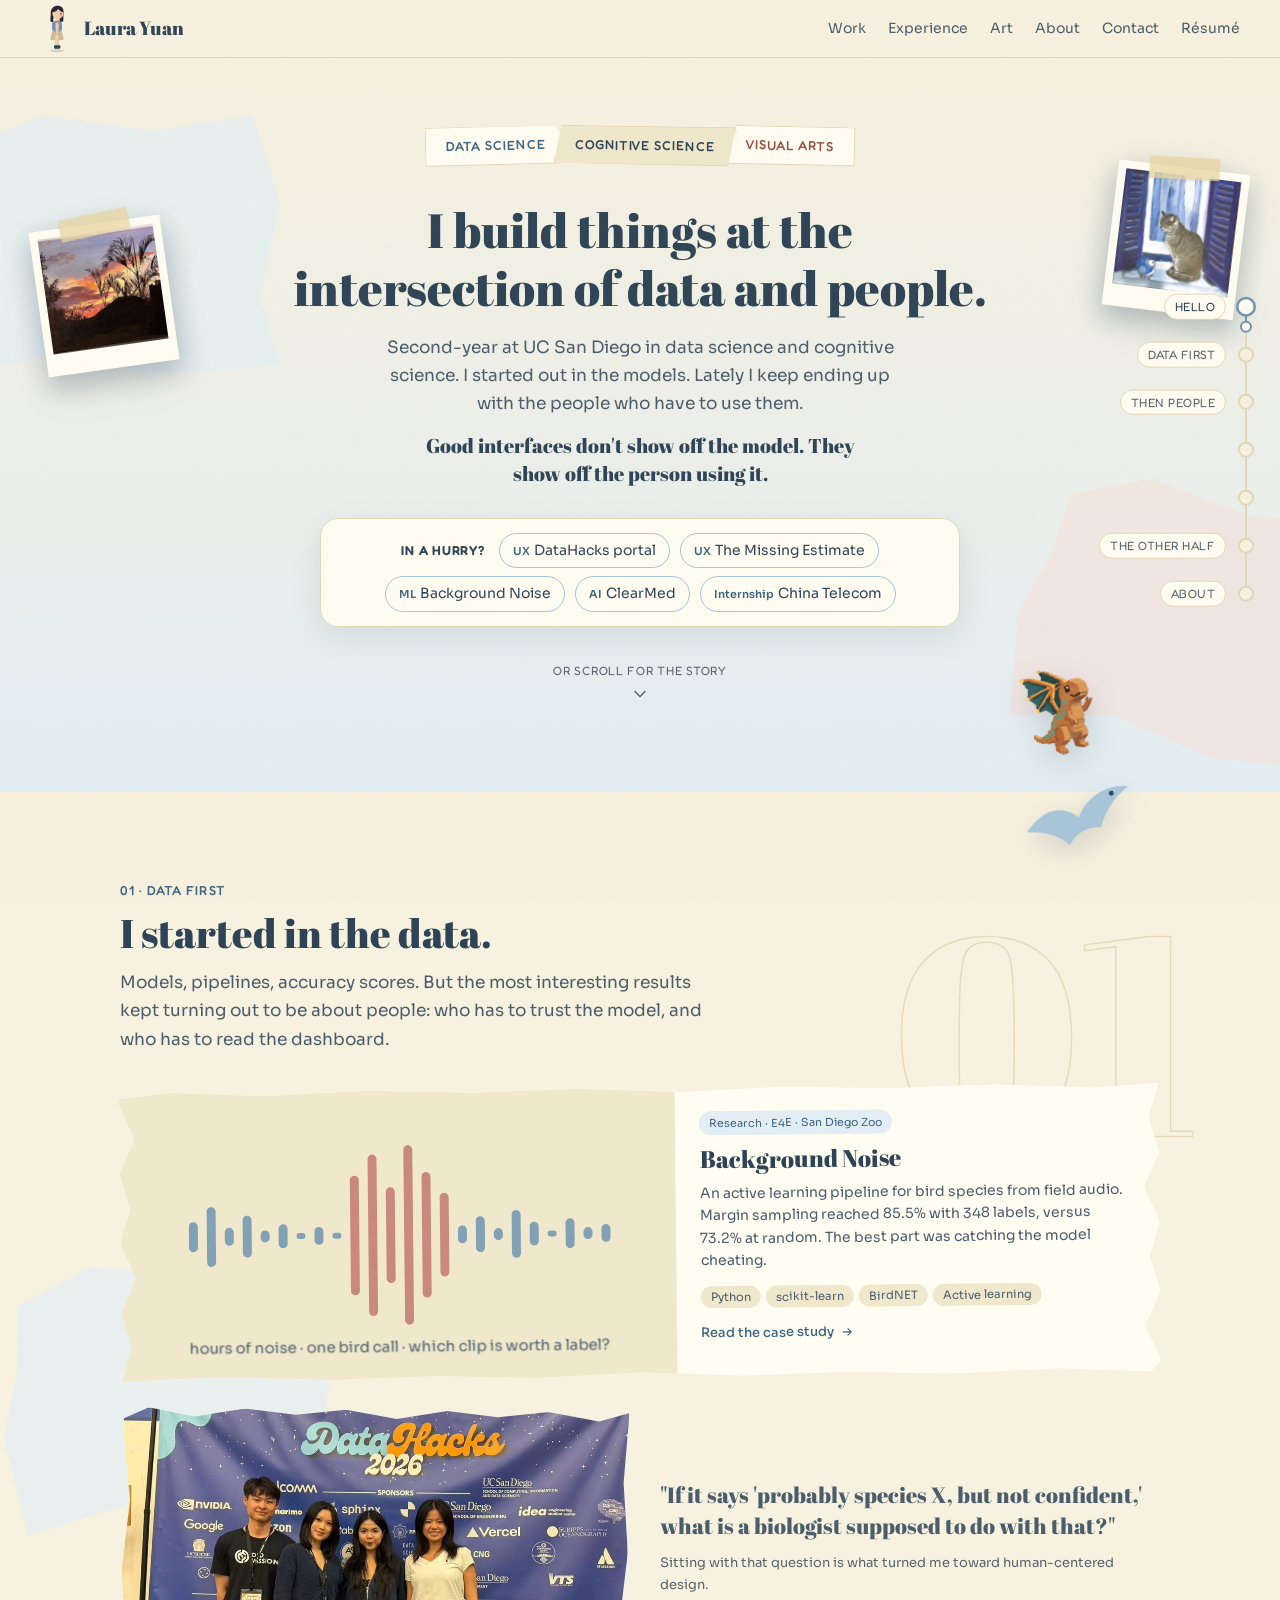
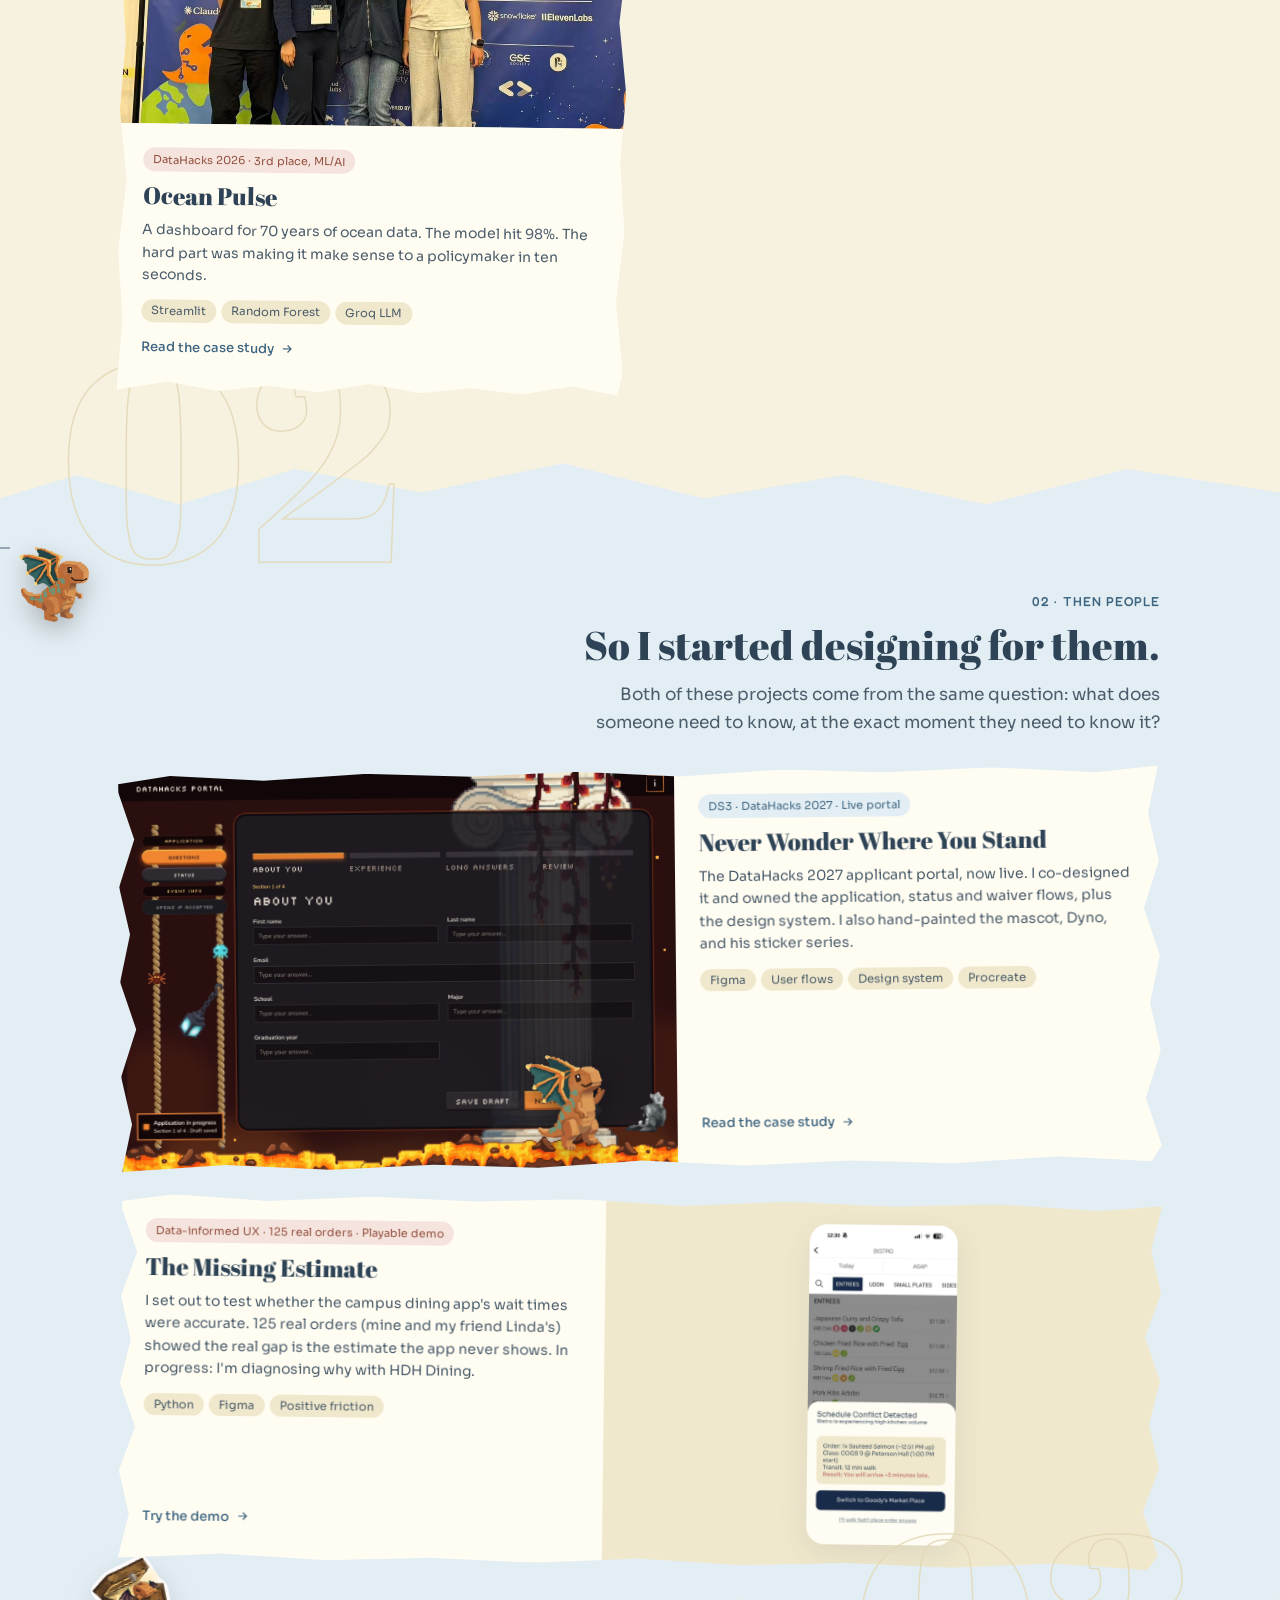
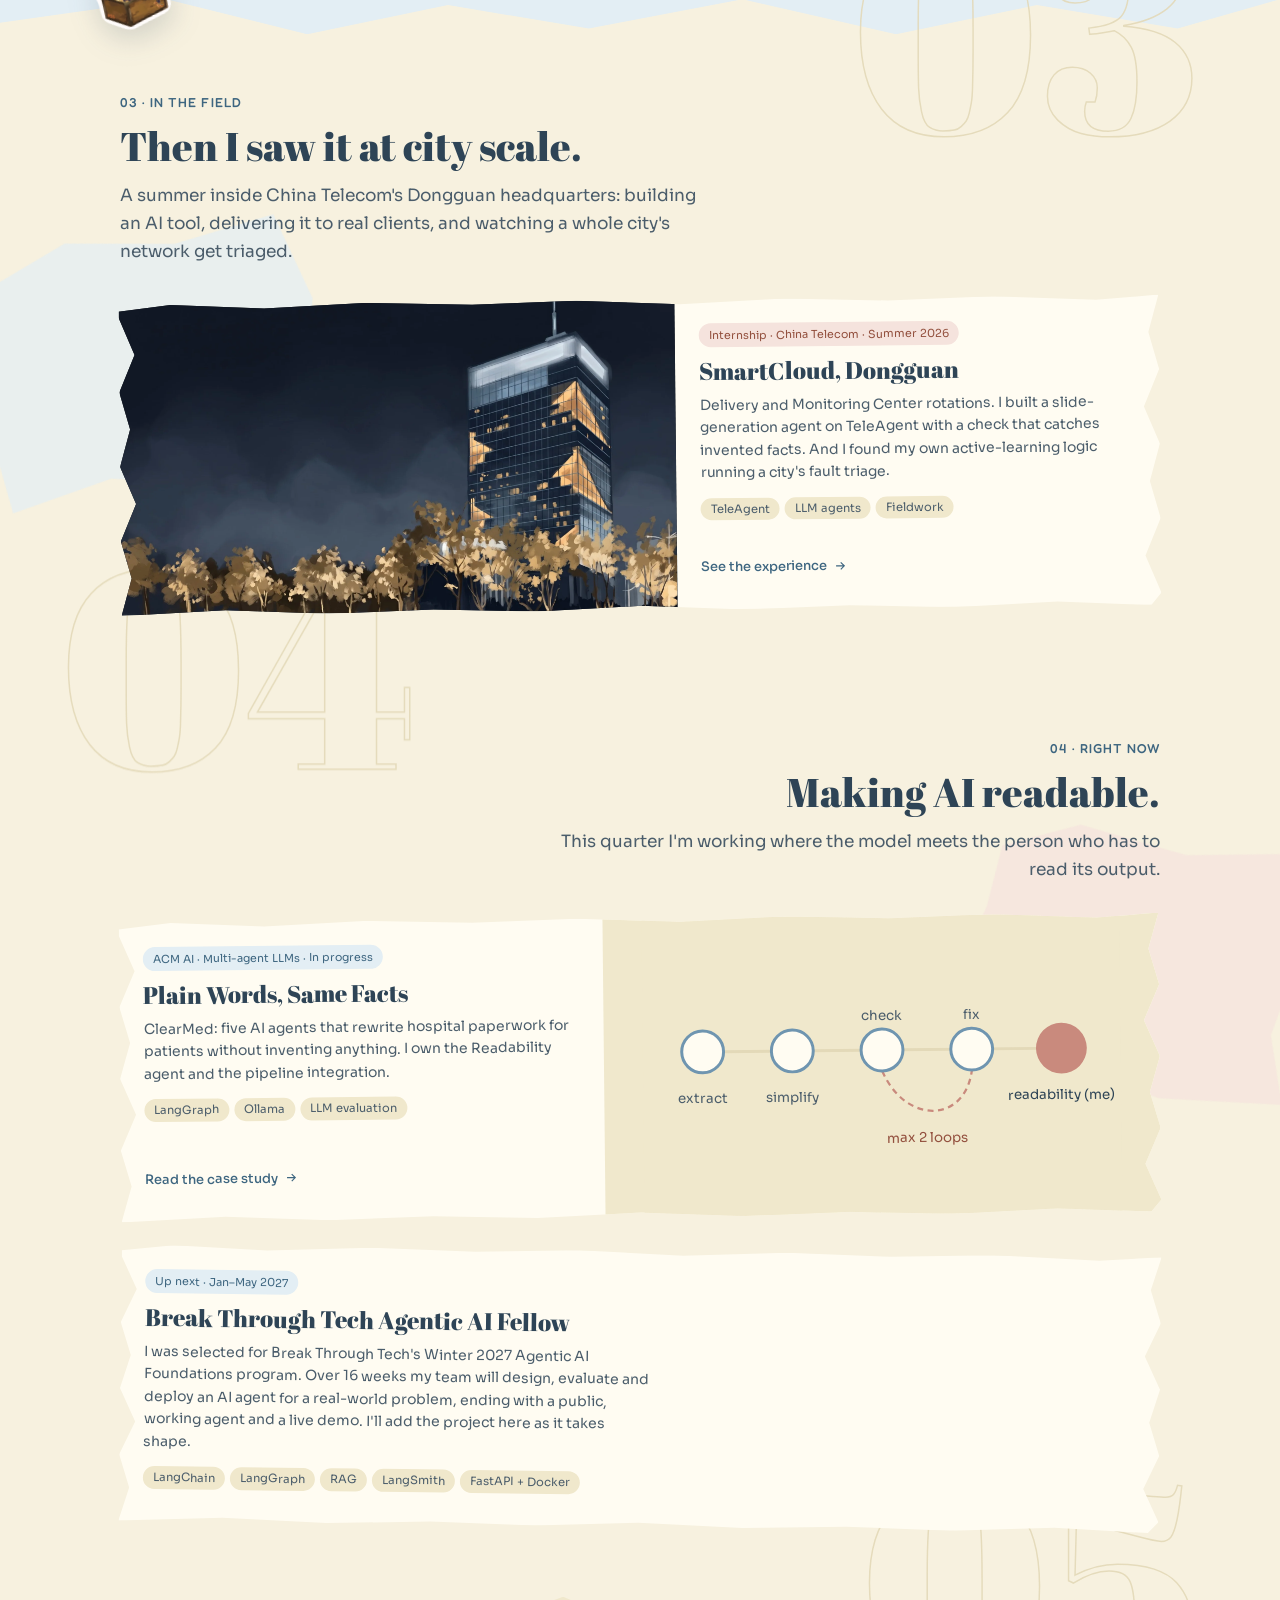
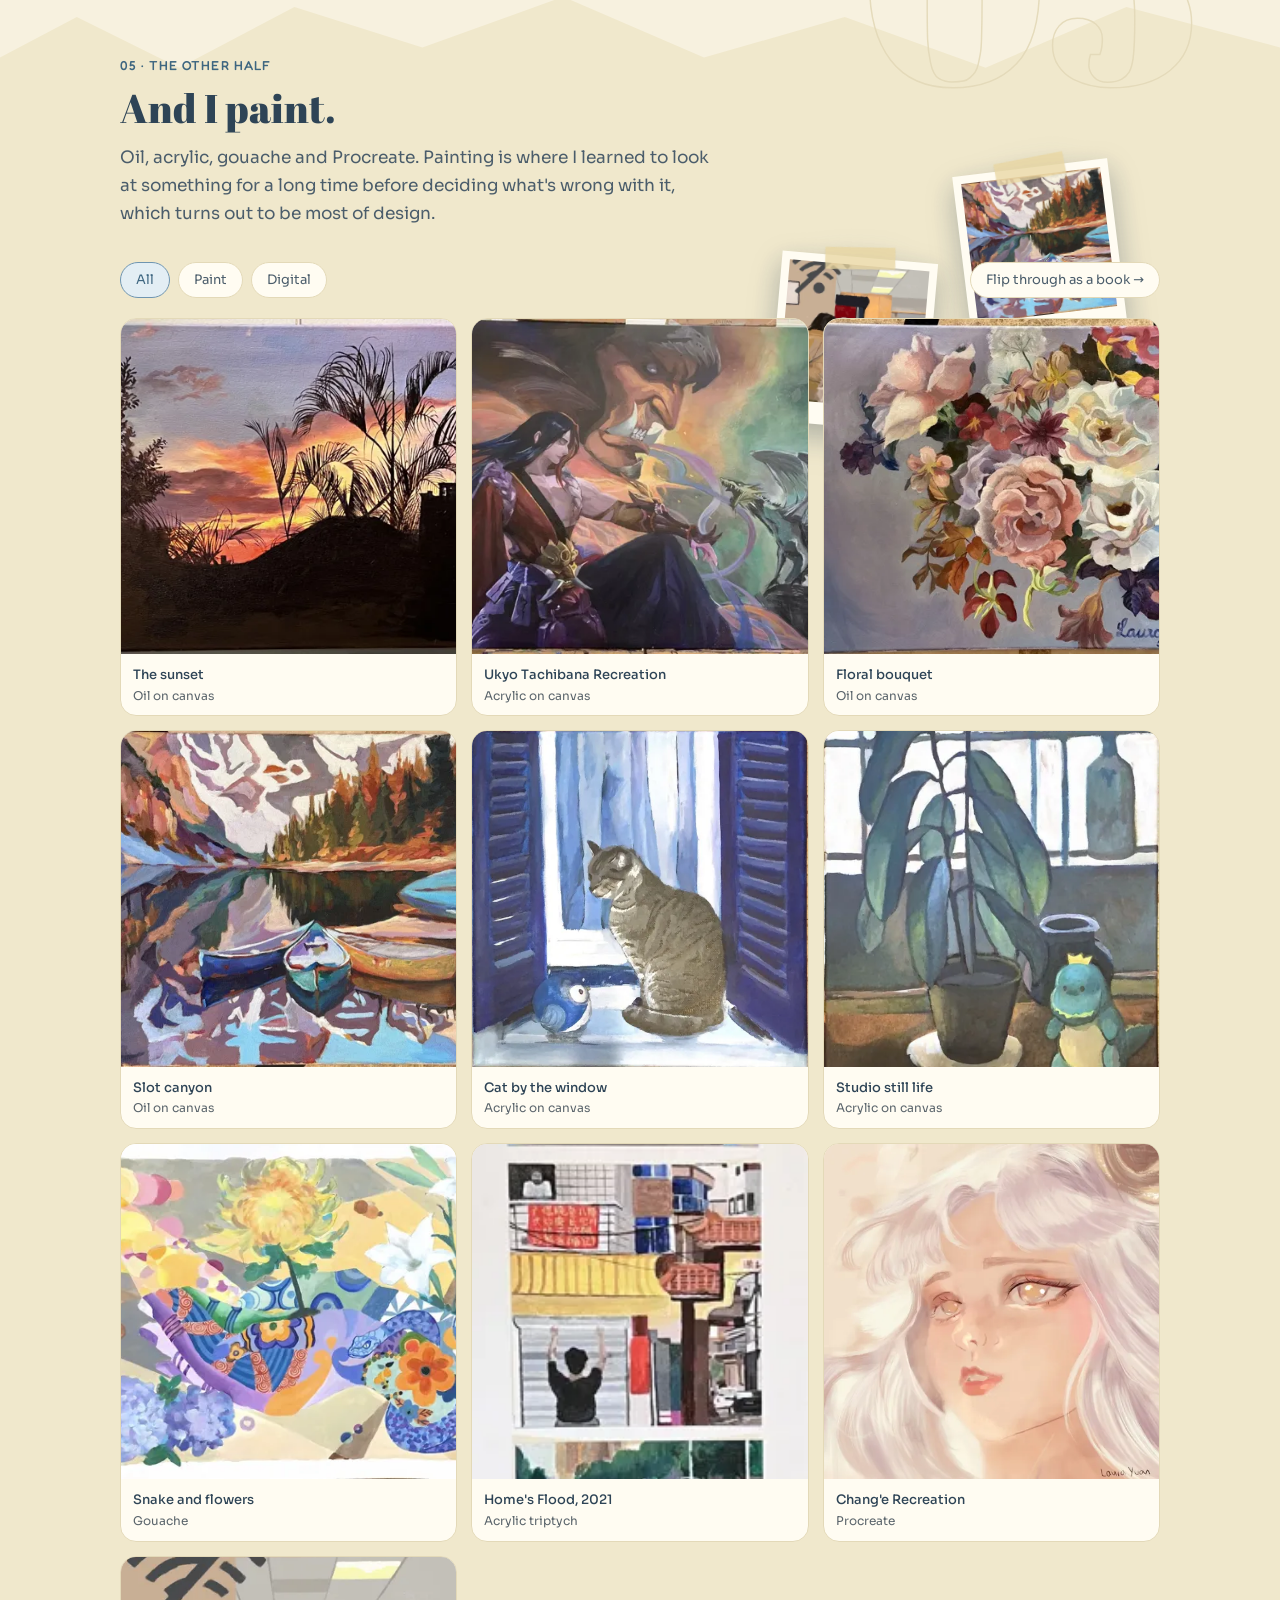
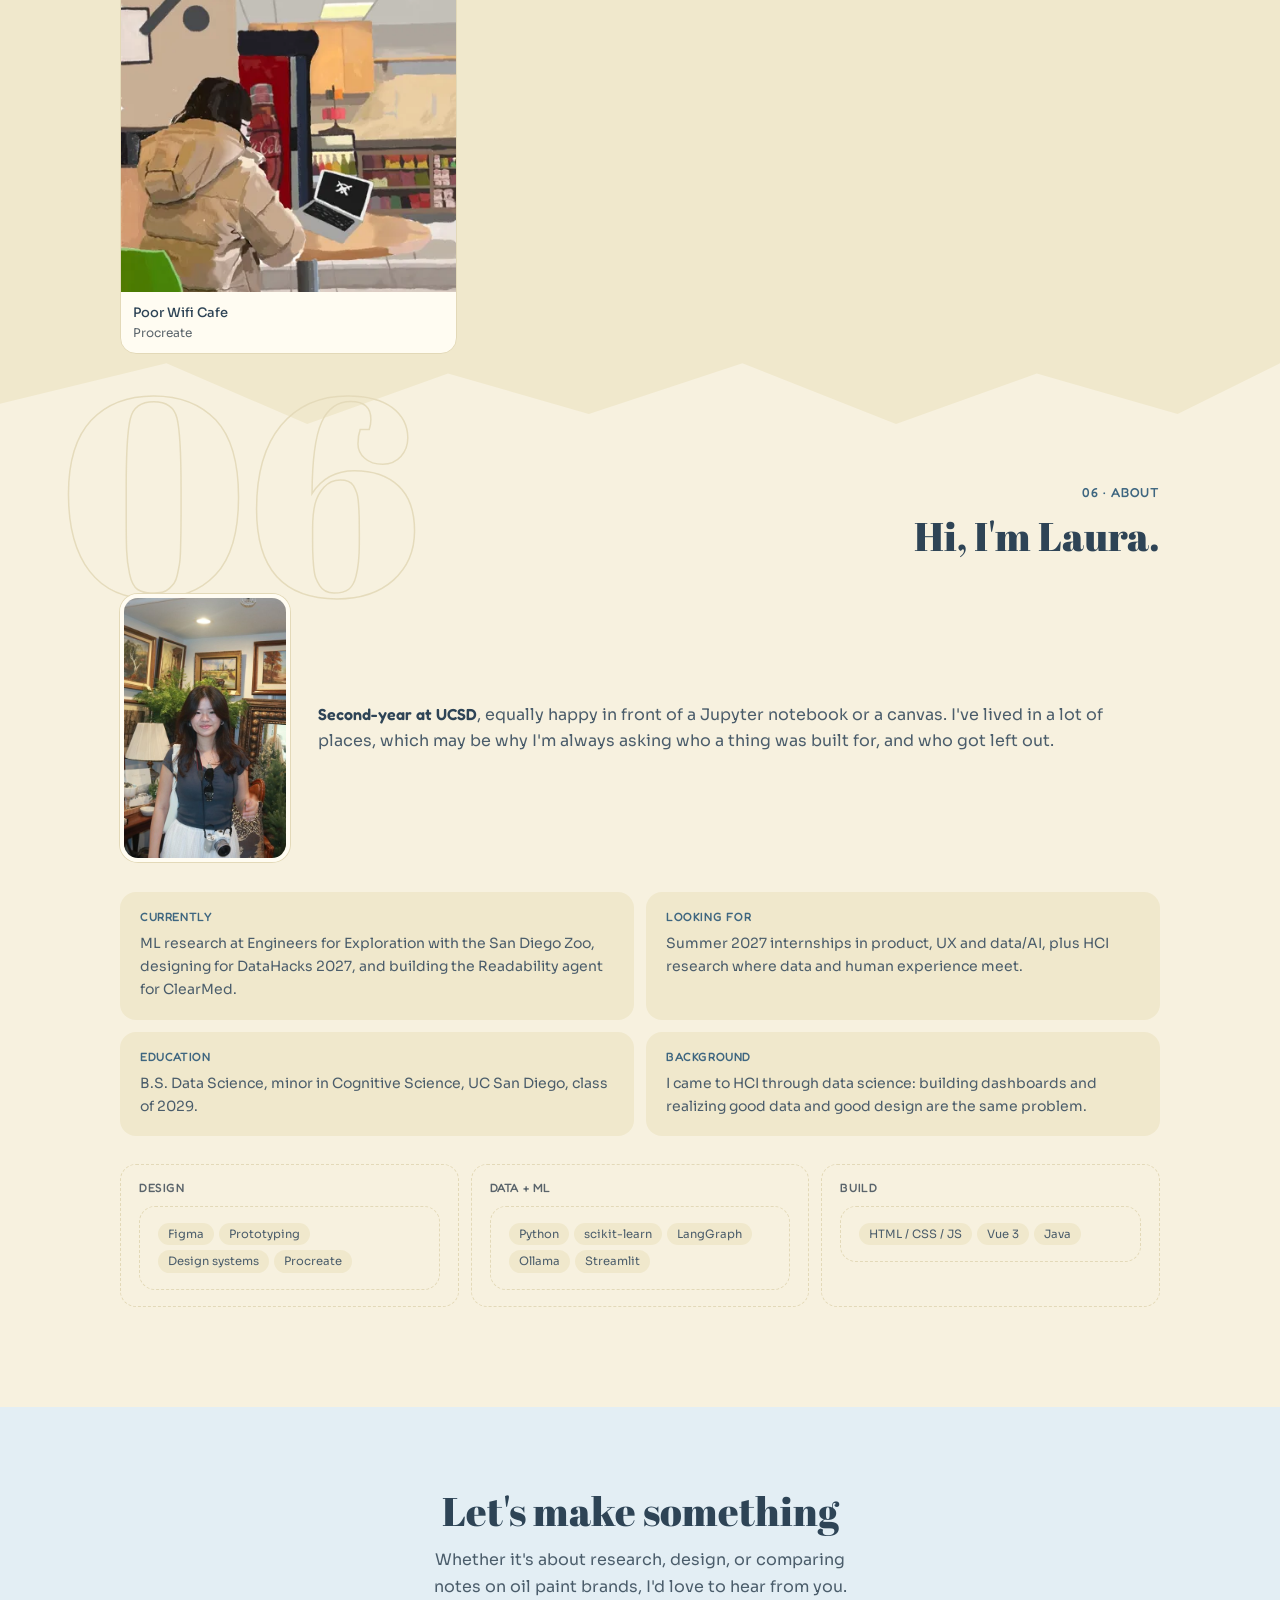
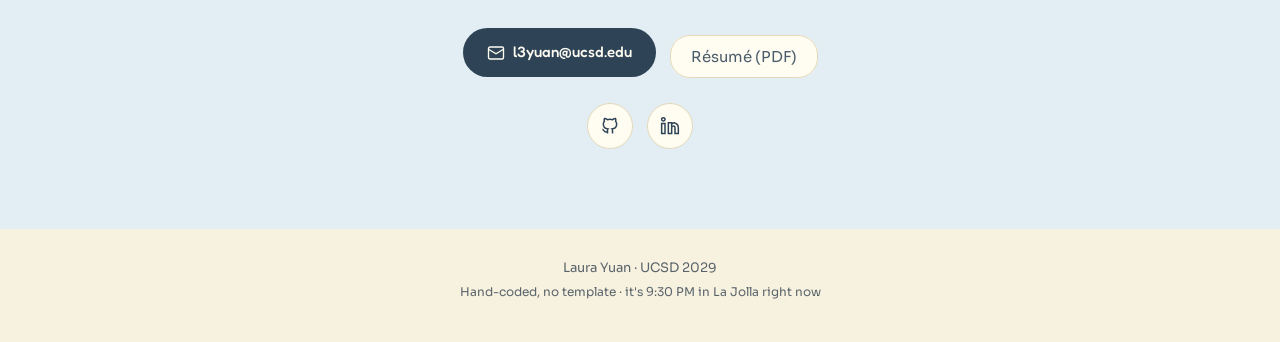
==== index.html @ ae3ccd08 "Missing Estimate: Alan's feedback - current experience, Bistro-first framing, open questions, conser" ====
<!DOCTYPE html>
<html lang="en">
<head>
  <meta charset="UTF-8">
  <meta name="viewport" content="width=device-width, initial-scale=1.0">
  <title>Laura Yuan · UX, data & HCI</title>
  <meta name="description" content="Laura Yuan, data science + cognitive science at UC San Diego. UX design, HCI research and ML, plus a lot of paint.">
  <meta property="og:type" content="website">
  <meta property="og:title" content="Laura Yuan · UX, data & HCI">
  <meta property="og:description" content="Laura Yuan, data science + cognitive science at UC San Diego. UX design, HCI research and ML, plus a lot of paint.">
  <meta property="og:url" content="https://laura06919-max.github.io/">
  <meta property="og:image" content="https://laura06919-max.github.io/assets/img/og-card.jpg">
  <meta name="twitter:card" content="summary_large_image">
  <link rel="icon" href="data:image/svg+xml,<svg xmlns=%22http://www.w3.org/2000/svg%22 viewBox=%220 0 100 100%22><circle cx=%2250%22 cy=%2250%22 r=%2245%22 fill=%22%23F7F1DF%22/><circle cx=%2250%22 cy=%2250%22 r=%2230%22 fill=%22none%22 stroke=%22%236F95B0%22 stroke-width=%226%22/><circle cx=%2250%22 cy=%2250%22 r=%2210%22 fill=%22%23C98A7D%22/></svg>">
  <link rel="preconnect" href="https://fonts.googleapis.com">
  <link rel="preconnect" href="https://fonts.gstatic.com" crossorigin>
  <link href="https://fonts.googleapis.com/css2?family=Abril+Fatface&family=Fredoka:wght@500;600&family=Sora:wght@400;500&display=swap" rel="stylesheet">
  <link rel="stylesheet" href="assets/css/site.css">
  <script>document.documentElement.classList.add('js')</script>
</head>
<body class="home">
<a class="skip-link" href="#data-first">Skip to work</a>

<nav class="site-nav" aria-label="Main">
  <a class="nav-name" href="#top"><span class="nav-avatar" aria-hidden="true">LY</span>Laura Yuan</a>
  <ul class="nav-links">
    <li><a href="#data-first">Work</a></li>
    <li><a href="#in-the-field">Experience</a></li>
    <li class="opt"><a href="#art">Art</a></li>
    <li class="opt"><a href="#about">About</a></li>
    <li class="opt"><a href="#contact">Contact</a></li>
    <li><a href="assets/docs/Laura_Yuan_Resume.pdf" target="_blank" rel="noopener">Résumé</a></li>
  </ul>
</nav>

<!-- 00 · HELLO -->
<header class="hero" id="top" data-chapter="Hello">
  <div class="par blob" data-speed="-0.11" data-depth="-10" style="left:-60px;top:60px" aria-hidden="true"></div>
  <div class="par blob coral" data-speed="-0.07" data-depth="-6" style="right:-80px;bottom:40px;--rot:12deg" aria-hidden="true"></div>
  <div class="par frame floater hide-sm" data-speed="0.16" data-depth="22" style="left:3%;top:22%;--rot:-8deg" aria-hidden="true"><span class="tape"></span><img src="assets/img/art/thumb/the-sunset.webp" alt=""></div>
  <div class="par frame floater hide-sm" data-speed="0.23" data-depth="34" style="right:3%;top:14%;--rot:7deg" aria-hidden="true"><span class="tape"></span><img src="assets/img/art/thumb/cat-window.webp" alt=""></div>
  <img class="par floater hide-sm" data-speed="0.27" data-depth="40" src="assets/img/datahacks/dyno-green-waving.webp" alt="" aria-hidden="true" style="right:12%;bottom:6%;width:110px;--rot:-4deg">
  <div class="hero-collage" aria-hidden="true">
    <div class="paper-piece piece-ds">Data science</div>
    <div class="paper-piece piece-cogs">Cognitive science</div>
    <div class="paper-piece piece-art">Visual arts</div>
  </div>
  <h1>I build things at the intersection of data and people.</h1>
  <p class="hero-lede">Second-year at UC San Diego in data science and cognitive science. I started out in the models. Lately I keep ending up with the people who have to use them.</p>
  <p class="hero-philosophy">Good interfaces don't show off the model. They show off the person using it.</p>
  <div class="hurry">
    <span class="hurry-label">In a hurry?</span>
    <a class="pill-link" href="work/datahacks.html"><span class="k">UX</span>DataHacks portal</a>
    <a class="pill-link" href="work/bistro.html"><span class="k">UX</span>The Missing Estimate</a>
    <a class="pill-link" href="work/background-noise.html"><span class="k">ML</span>Background Noise</a>
    <a class="pill-link" href="work/clearmed.html"><span class="k">AI</span>ClearMed</a>
    <a class="pill-link" href="work/china-telecom.html"><span class="k">Internship</span>China Telecom</a>
  </div>
  <div class="scroll-hint" aria-hidden="true">or scroll for the story
    <svg width="20" height="20" viewBox="0 0 24 24" fill="none" stroke="currentColor" stroke-width="1.8" stroke-linecap="round"><path d="M6 9l6 6 6-6"/></svg>
  </div>
</header>

<main id="main">

  <!-- 01 · DATA FIRST -->
  <section class="chapter" id="data-first" data-chapter="Data first">
    <span class="par ghost-num right" data-speed="-0.09" aria-hidden="true">01</span>
    <div class="par blob hide-sm" data-speed="-0.05" style="left:-120px;top:420px;--rot:-6deg" aria-hidden="true"></div>
    <svg class="par floater hide-sm" data-speed="0.14" viewBox="0 0 120 80" style="right:2%;top:120px;width:120px;--rot:-10deg" aria-hidden="true"><path d="M6 46 C26 26, 44 24, 60 40 C70 22, 92 12, 114 18 C98 26, 86 40, 80 54 C66 50, 54 56, 46 66 C40 56, 24 48, 6 46Z" fill="var(--blue-light)"/><circle cx="96" cy="22" r="2.4" fill="var(--text)"/></svg>
    <div class="chapter-head reveal" data-r="left">
      <span class="chapter-num">01 · Data first</span>
      <h2 class="chapter-title">I started in the data.</h2>
      <p class="chapter-lede">Models, pipelines, accuracy scores. But the most interesting results kept turning out to be about people: who has to trust the model, and who has to read the dashboard.</p>
    </div>
    <div class="cards" data-stagger>
      <a class="card wide reveal" data-r="pop" href="work/background-noise.html">
        <div class="card-paper">
        <div class="card-visual svg" aria-hidden="true">
          <svg viewBox="0 0 320 180"><rect width="320" height="180" fill="var(--bg2)"/>
            <g fill="var(--blue)" opacity=".85">
              <rect x="20" y="80" width="6" height="20" rx="3"/><rect x="32" y="70" width="6" height="40" rx="3"/><rect x="44" y="84" width="6" height="12" rx="3"/><rect x="56" y="76" width="6" height="28" rx="3"/><rect x="68" y="86" width="6" height="8" rx="3"/><rect x="80" y="82" width="6" height="16" rx="3"/>
              <rect x="92" y="88" width="6" height="4" rx="2"/><rect x="104" y="84" width="6" height="12" rx="3"/><rect x="116" y="88" width="6" height="4" rx="2"/>
            </g>
            <g fill="var(--accent2)">
              <rect x="128" y="50" width="6" height="80" rx="3"/><rect x="140" y="36" width="6" height="108" rx="3"/><rect x="152" y="58" width="6" height="64" rx="3"/><rect x="164" y="30" width="6" height="120" rx="3"/><rect x="176" y="48" width="6" height="84" rx="3"/><rect x="188" y="62" width="6" height="56" rx="3"/>
            </g>
            <g fill="var(--blue)" opacity=".85">
              <rect x="200" y="84" width="6" height="12" rx="3"/><rect x="212" y="78" width="6" height="24" rx="3"/><rect x="224" y="86" width="6" height="8" rx="3"/><rect x="236" y="74" width="6" height="32" rx="3"/><rect x="248" y="82" width="6" height="16" rx="3"/><rect x="260" y="88" width="6" height="4" rx="2"/><rect x="272" y="80" width="6" height="20" rx="3"/><rect x="284" y="86" width="6" height="8" rx="3"/><rect x="296" y="84" width="6" height="12" rx="3"/>
            </g>
            <text x="160" y="168" text-anchor="middle" font-family="Sora, sans-serif" font-size="10" fill="var(--muted)">hours of noise · one bird call · which clip is worth a label?</text>
          </svg>
        </div>
        <div class="card-body">
          <span class="badge">Research · E4E · San Diego Zoo</span>
          <h3>Background Noise</h3>
          <p>An active learning pipeline for bird species from field audio. Margin sampling reached 85.5% with 348 labels, versus 73.2% at random. The best part was catching the model cheating.</p>
          <div class="chips"><span class="chip">Python</span><span class="chip">scikit-learn</span><span class="chip">BirdNET</span><span class="chip">Active learning</span></div>
          <span class="more">Read the case study <svg viewBox="0 0 24 24" fill="none" stroke="currentColor" stroke-width="2"><path d="M5 12h14M13 6l6 6-6 6"/></svg></span>
        </div>
        </div>
      </a>
      <a class="card reveal" data-r="pop" href="work/ocean-pulse.html">
        <div class="card-paper">
        <div class="card-visual"><img src="assets/img/ocean-pulse-team.jpg" alt="The Ocean Pulse team after the DataHacks 2026 demo" loading="lazy"></div>
        <div class="card-body">
          <span class="badge coral">DataHacks 2026 · 3rd place, ML/AI</span>
          <h3>Ocean Pulse</h3>
          <p>A dashboard for 70 years of ocean data. The model hit 98%. The hard part was making it make sense to a policymaker in ten seconds.</p>
          <div class="chips"><span class="chip">Streamlit</span><span class="chip">Random Forest</span><span class="chip">Groq LLM</span></div>
          <span class="more">Read the case study <svg viewBox="0 0 24 24" fill="none" stroke="currentColor" stroke-width="2"><path d="M5 12h14M13 6l6 6-6 6"/></svg></span>
        </div>
        </div>
      </a>
      <div class="card reveal offset" data-r="right" style="clip-path:none;background:none;justify-content:center;rotate:0deg">
        <div class="interlude" style="padding:10px 6px;text-align:left">
          <p style="font-size:22px;margin:0">"If it says 'probably species X, but not confident,' what is a biologist supposed to do with that?"</p>
          <span>Sitting with that question is what turned me toward human-centered design.</span>
        </div>
      </div>
    </div>
  </section>

  <!-- 02 · THEN PEOPLE -->
  <section class="chapter alt band" id="then-people" data-chapter="Then people">
    <span class="par ghost-num left" data-speed="-0.09" aria-hidden="true">02</span>
    <div class="par flyer" data-fly aria-hidden="true"><span class="banner">now designing for people →</span><span class="rope"></span><img src="assets/img/datahacks/dyno-green-standing.webp" alt=""></div>
    <img class="par floater hide-sm" data-speed="0.18" src="assets/img/datahacks/sticker-loot-chest.webp" alt="" aria-hidden="true" style="left:-30px;bottom:120px;width:120px;--rot:-12deg">
    <div class="chapter-head reveal" data-r="right" style="padding-top:70px">
      <span class="chapter-num">02 · Then people</span>
      <h2 class="chapter-title">So I started designing for them.</h2>
      <p class="chapter-lede">Both of these projects come from the same question: what does someone need to know, at the exact moment they need to know it?</p>
    </div>
    <div class="cards" data-stagger>
      <a class="card wide reveal" data-r="pop" href="work/datahacks.html">
        <div class="card-paper">
        <div class="card-visual dh">
          <img src="assets/img/datahacks-screens/q1.webp" alt="DataHacks 2027 applicant portal, About You step, Nether theme" loading="lazy">
          <img class="mini-dyno" src="assets/img/datahacks/dyno-green-waving.webp" alt="" aria-hidden="true">
        </div>
        <div class="card-body">
          <span class="badge">DS3 · DataHacks 2027 · Live portal</span>
          <h3>Never Wonder Where You Stand</h3>
          <p>The DataHacks 2027 applicant portal, now live. I co-designed it and owned the application, status and waiver flows, plus the design system. I also hand-painted the mascot, Dyno, and his sticker series.</p>
          <div class="chips"><span class="chip">Figma</span><span class="chip">User flows</span><span class="chip">Design system</span><span class="chip">Procreate</span></div>
          <span class="more">Read the case study <svg viewBox="0 0 24 24" fill="none" stroke="currentColor" stroke-width="2"><path d="M5 12h14M13 6l6 6-6 6"/></svg></span>
        </div>
        </div>
      </a>
      <a class="card wide flip reveal" data-r="pop" href="work/bistro.html">
        <div class="card-paper">
        <div class="card-visual" style="background:var(--bg2);display:grid;place-items:center;padding:22px"><img src="assets/img/bistro-modal.jpg" alt="Triton2Go redesign: a warning modal before payment" loading="lazy" style="width:auto;height:auto;max-height:320px;max-width:100%;object-fit:contain;border-radius:18px;box-shadow:var(--shadow)"></div>
        <div class="card-body">
          <span class="badge coral">Data-informed UX · 125 real orders · Playable demo</span>
          <h3>The Missing Estimate</h3>
          <p>I set out to test whether the campus dining app's wait times were accurate. 125 real orders (mine and my friend Linda's) showed the real gap is the estimate the app never shows. In progress: I'm diagnosing why with HDH Dining.</p>
          <div class="chips"><span class="chip">Python</span><span class="chip">Figma</span><span class="chip">Positive friction</span></div>
          <span class="more">Try the demo <svg viewBox="0 0 24 24" fill="none" stroke="currentColor" stroke-width="2"><path d="M5 12h14M13 6l6 6-6 6"/></svg></span>
        </div>
        </div>
      </a>
    </div>
  </section>

  <!-- 03 · IN THE FIELD -->
  <section class="chapter" id="in-the-field" data-chapter="In the field">
    <span class="par ghost-num right" data-speed="-0.09" aria-hidden="true">03</span>
    <div class="par blob hide-sm" data-speed="-0.05" style="left:-140px;top:300px;--rot:-8deg" aria-hidden="true"></div>
    <div class="chapter-head reveal" data-r="left">
      <span class="chapter-num">03 · In the field</span>
      <h2 class="chapter-title">Then I saw it at city scale.</h2>
      <p class="chapter-lede">A summer inside China Telecom's Dongguan headquarters: building an AI tool, delivering it to real clients, and watching a whole city's network get triaged.</p>
    </div>
    <div class="cards">
      <a class="card wide reveal" data-r="pop" href="work/china-telecom.html">
        <div class="card-paper">
        <div class="card-visual" style="background:#0F161E"><img src="assets/img/telecom/hero-tower-painting.webp" alt="My painting of the China Telecom Dongguan tower at night" loading="lazy" style="object-position:80% 40%"></div>
        <div class="card-body">
          <span class="badge coral">Internship · China Telecom · Summer 2026</span>
          <h3>SmartCloud, Dongguan</h3>
          <p>Delivery and Monitoring Center rotations. I built a slide-generation agent on TeleAgent with a check that catches invented facts. And I found my own active-learning logic running a city's fault triage.</p>
          <div class="chips"><span class="chip">TeleAgent</span><span class="chip">LLM agents</span><span class="chip">Fieldwork</span></div>
          <span class="more">See the experience <svg viewBox="0 0 24 24" fill="none" stroke="currentColor" stroke-width="2"><path d="M5 12h14M13 6l6 6-6 6"/></svg></span>
        </div>
        </div>
      </a>
    </div>
  </section>

  <!-- 04 · RIGHT NOW -->
  <section class="chapter alt" id="right-now" data-chapter="Right now">
    <span class="par ghost-num left" data-speed="-0.09" aria-hidden="true">04</span>
    <div class="par blob coral hide-sm" data-speed="-0.05" style="right:-140px;top:260px;--rot:8deg" aria-hidden="true"></div>
    <div class="chapter-head reveal" data-r="right">
      <span class="chapter-num">04 · Right now</span>
      <h2 class="chapter-title">Making AI readable.</h2>
      <p class="chapter-lede">This quarter I'm working where the model meets the person who has to read its output.</p>
    </div>
    <div class="cards">
      <a class="card wide flip reveal" data-r="pop" href="work/clearmed.html">
        <div class="card-paper">
        <div class="card-visual svg" aria-hidden="true">
          <svg viewBox="0 0 320 200"><rect width="320" height="200" fill="var(--bg2)"/>
            <g font-family="Sora, sans-serif" font-size="9" text-anchor="middle" fill="var(--muted)">
              <line x1="40" y1="90" x2="280" y2="90" stroke="var(--border)" stroke-width="2"/>
              <path d="M160 104 C175 140, 215 140, 220 104" fill="none" stroke="var(--accent2)" stroke-width="1.5" stroke-dasharray="4 3"/>
              <circle cx="40" cy="90" r="14" fill="var(--bg3)" stroke="var(--blue)" stroke-width="2"/><text x="40" y="124">extract</text>
              <circle cx="100" cy="90" r="14" fill="var(--bg3)" stroke="var(--blue)" stroke-width="2"/><text x="100" y="124">simplify</text>
              <circle cx="160" cy="90" r="14" fill="var(--bg3)" stroke="var(--blue)" stroke-width="2"/><text x="160" y="70">check</text>
              <circle cx="220" cy="90" r="14" fill="var(--bg3)" stroke="var(--blue)" stroke-width="2"/><text x="220" y="70">fix</text>
              <circle cx="280" cy="90" r="17" fill="var(--accent2)"/><text x="280" y="124" fill="var(--text)">readability (me)</text>
              <text x="190" y="152" fill="var(--coral-ink)">max 2 loops</text>
            </g>
          </svg>
        </div>
        <div class="card-body">
          <span class="badge">ACM AI · Multi-agent LLMs · In progress</span>
          <h3>Plain Words, Same Facts</h3>
          <p>ClearMed: five AI agents that rewrite hospital paperwork for patients without inventing anything. I own the Readability agent and the pipeline integration.</p>
          <div class="chips"><span class="chip">LangGraph</span><span class="chip">Ollama</span><span class="chip">LLM evaluation</span></div>
          <span class="more">Read the case study <svg viewBox="0 0 24 24" fill="none" stroke="currentColor" stroke-width="2"><path d="M5 12h14M13 6l6 6-6 6"/></svg></span>
        </div>
        </div>
      </a>
      <div class="card wide reveal" data-r="pop">
        <div class="card-paper">
        <div class="card-body">
          <span class="badge">Up next · Jan–May 2027</span>
          <h3>Break Through Tech Agentic AI Fellow</h3>
          <p>I was selected for Break Through Tech's Winter 2027 Agentic AI Foundations program. Over 16 weeks my team will design, evaluate and deploy an AI agent for a real-world problem, ending with a public, working agent and a live demo. I'll add the project here as it takes shape.</p>
          <div class="chips"><span class="chip">LangChain</span><span class="chip">LangGraph</span><span class="chip">RAG</span><span class="chip">LangSmith</span><span class="chip">FastAPI + Docker</span></div>
        </div>
        </div>
      </div>
    </div>
  </section>

  <!-- 05 · ART -->
  <section class="chapter band sand" id="art" data-chapter="The other half">
    <span class="par ghost-num right" data-speed="-0.09" aria-hidden="true">05</span>
    <div class="par frame floater hide-sm" data-speed="0.14" style="right:4%;top:60px;--rot:-7deg" aria-hidden="true"><span class="tape"></span><img src="assets/img/art/thumb/slot-canyon.webp" alt=""></div>
    <div class="par frame floater hide-sm" data-speed="0.25" style="right:22%;top:150px;--rot:5deg" aria-hidden="true"><span class="tape"></span><img src="assets/img/art/thumb/digital-cafe.webp" alt=""></div>
    <div class="chapter-head reveal" data-r="left">
      <span class="chapter-num">05 · The other half</span>
      <h2 class="chapter-title">And I paint.</h2>
      <p class="chapter-lede">Oil, acrylic, gouache and Procreate. Painting is where I learned to look at something for a long time before deciding what's wrong with it, which turns out to be most of design.</p>
    </div>
    <div class="art-header-row reveal">
      <div class="art-filter" role="group" aria-label="Filter artwork">
        <button class="filter-btn" data-filter="all" aria-pressed="true">All</button>
        <button class="filter-btn" data-filter="paint" aria-pressed="false">Paint</button>
        <button class="filter-btn" data-filter="digital" aria-pressed="false">Digital</button>
      </div>
      <button class="ghost-btn" data-open-book>Flip through as a book →</button>
    </div>
    <div class="art-grid" data-stagger>
      <button class="art-card reveal" data-r="pop" data-medium="paint"><img src="assets/img/art/thumb/the-sunset.webp" data-full="assets/img/art/the-sunset.jpg" alt="Oil painting of a sunset" loading="lazy"><div class="art-meta"><p class="art-title">The sunset</p><p class="art-medium">Oil on canvas</p></div></button>
      <button class="art-card reveal" data-r="pop" data-medium="paint"><img src="assets/img/art/thumb/fantasy-figure.webp" data-full="assets/img/art/fantasy-figure.jpg" alt="Acrylic painting of a fantasy figure" loading="lazy"><div class="art-meta"><p class="art-title">Ukyo Tachibana Recreation</p><p class="art-medium">Acrylic on canvas</p></div></button>
      <button class="art-card reveal" data-r="pop" data-medium="paint"><img src="assets/img/art/thumb/floral-bouquet.webp" data-full="assets/img/art/floral-bouquet.JPG" alt="Oil painting of a floral bouquet" loading="lazy"><div class="art-meta"><p class="art-title">Floral bouquet</p><p class="art-medium">Oil on canvas</p></div></button>
      <button class="art-card reveal" data-r="pop" data-medium="paint"><img src="assets/img/art/thumb/slot-canyon.webp" data-full="assets/img/art/slot-canyon.JPG" alt="Oil painting of a slot canyon" loading="lazy"><div class="art-meta"><p class="art-title">Slot canyon</p><p class="art-medium">Oil on canvas</p></div></button>
      <button class="art-card reveal" data-r="pop" data-medium="paint"><img src="assets/img/art/thumb/cat-window.webp" data-full="assets/img/art/cat-window.jpg" alt="Acrylic painting of a cat by a window" loading="lazy"><div class="art-meta"><p class="art-title">Cat by the window</p><p class="art-medium">Acrylic on canvas</p></div></button>
      <button class="art-card reveal" data-r="pop" data-medium="paint"><img src="assets/img/art/thumb/plant-dino.webp" data-full="assets/img/art/plant-dino.jpg" alt="Acrylic studio still life" loading="lazy"><div class="art-meta"><p class="art-title">Studio still life</p><p class="art-medium">Acrylic on canvas</p></div></button>
      <button class="art-card reveal" data-r="pop" data-medium="paint"><img src="assets/img/art/thumb/snake-flowers.webp" data-full="assets/img/art/snake-flowers.jpg" alt="Gouache painting of a snake and flowers" loading="lazy"><div class="art-meta"><p class="art-title">Snake and flowers</p><p class="art-medium">Gouache</p></div></button>
      <button class="art-card reveal" data-r="pop" data-medium="paint"><img src="assets/img/art/thumb/china-triptych.webp" data-full="assets/img/art/china-triptych.JPG" alt="Acrylic triptych about a flood at home" loading="lazy"><div class="art-meta"><p class="art-title">Home's Flood, 2021</p><p class="art-medium">Acrylic triptych</p></div></button>
      <button class="art-card reveal" data-r="pop" data-medium="digital"><img src="assets/img/art/thumb/digital-portrait.webp" data-full="assets/img/art/digital-portrait.jpg" alt="Digital painting of Chang'e" loading="lazy"><div class="art-meta"><p class="art-title">Chang'e Recreation</p><p class="art-medium">Procreate</p></div></button>
      <button class="art-card reveal" data-r="pop" data-medium="digital"><img src="assets/img/art/thumb/digital-cafe.webp" data-full="assets/img/art/digital-cafe.jpg" alt="Digital illustration of a cafe" loading="lazy"><div class="art-meta"><p class="art-title">Poor Wifi Cafe</p><p class="art-medium">Procreate</p></div></button>
    </div>
  </section>

  <!-- 05 · ABOUT -->
  <section class="chapter alt" id="about" data-chapter="About">
    <span class="par ghost-num left" data-speed="-0.09" aria-hidden="true">06</span>
    <div class="chapter-head reveal" data-r="right">
      <span class="chapter-num">06 · About</span>
      <h2 class="chapter-title">Hi, I'm Laura.</h2>
    </div>
    <div class="about-intro reveal">
      <img class="about-photo" src="assets/img/me.jpg" alt="Laura Yuan, candid photo">
      <p><strong>Second-year at UCSD</strong>, equally happy in front of a Jupyter notebook or a canvas. I've lived in a lot of places, which may be why I'm always asking who a thing was built for, and who got left out.</p>
    </div>
    <div class="about-grid" data-stagger>
      <div class="about-card reveal"><h3>Currently</h3><p>ML research at Engineers for Exploration with the San Diego Zoo, designing for DataHacks 2027, and building the Readability agent for ClearMed.</p></div>
      <div class="about-card reveal"><h3>Looking for</h3><p>Summer 2027 internships in product, UX and data/AI, plus HCI research where data and human experience meet.</p></div>
      <div class="about-card reveal"><h3>Education</h3><p>B.S. Data Science, minor in Cognitive Science, UC San Diego, class of 2029.</p></div>
      <div class="about-card reveal"><h3>Background</h3><p>I came to HCI through data science: building dashboards and realizing good data and good design are the same problem.</p></div>
    </div>
    <div class="toolbox reveal">
      <div><h3>Design</h3><div class="chips"><span class="chip">Figma</span><span class="chip">Prototyping</span><span class="chip">Design systems</span><span class="chip">Procreate</span></div></div>
      <div><h3>Data + ML</h3><div class="chips"><span class="chip">Python</span><span class="chip">scikit-learn</span><span class="chip">LangGraph</span><span class="chip">Ollama</span><span class="chip">Streamlit</span></div></div>
      <div><h3>Build</h3><div class="chips"><span class="chip">HTML / CSS / JS</span><span class="chip">Vue 3</span><span class="chip">Java</span></div></div>
    </div>
  </section>
</main>

<section class="contact" id="contact">
  <h2>Let's make something</h2>
  <p>Whether it's about research, design, or comparing notes on oil paint brands, I'd love to hear from you.</p>
  <a class="btn-primary" href="mailto:l3yuan@ucsd.edu"><svg viewBox="0 0 24 24" fill="none" stroke="currentColor" stroke-width="1.8"><rect x="2" y="4" width="20" height="16" rx="2"/><path d="m22 7-10 6L2 7"/></svg>l3yuan@ucsd.edu</a>
  <a class="ghost-btn resume-btn" href="assets/docs/Laura_Yuan_Resume.pdf" target="_blank" rel="noopener">Résumé (PDF)</a>
  <div class="contact-icons">
    <a href="https://github.com/laura06919-max" target="_blank" rel="noopener" aria-label="GitHub"><svg viewBox="0 0 24 24" fill="none" stroke="currentColor" stroke-width="1.8"><path d="M9 19c-4.3 1.4-4.3-2.5-6-3m12 5v-3.5c0-1 .1-1.4-.5-2 2.8-.3 5.5-1.4 5.5-6a4.6 4.6 0 0 0-1.3-3.2 4.2 4.2 0 0 0-.1-3.2s-1.1-.3-3.5 1.3a12.3 12.3 0 0 0-6.2 0C6.5 2.8 5.4 3.1 5.4 3.1a4.2 4.2 0 0 0-.1 3.2A4.6 4.6 0 0 0 4 9.5c0 4.6 2.7 5.7 5.5 6-.6.6-.6 1.2-.5 2V21"/></svg></a>
    <a href="https://linkedin.com/in/laurayuan" target="_blank" rel="noopener" aria-label="LinkedIn"><svg viewBox="0 0 24 24" fill="none" stroke="currentColor" stroke-width="1.8"><path d="M16 8a6 6 0 0 1 6 6v7h-4v-7a2 2 0 0 0-4 0v7h-4V8h4v2a4 4 0 0 1 4-2z"/><rect x="2" y="9" width="4" height="12"/><circle cx="4" cy="4" r="2"/></svg></a>
  </div>
</section>

<footer>Laura Yuan · UCSD 2029<small>Hand-coded, no template · <span id="laJollaTime"></span></small></footer>

<div class="book-viewer" id="bookViewer" role="dialog" aria-modal="true" aria-label="Artwork viewer">
  <button class="icon-btn book-close" aria-label="Close"><svg viewBox="0 0 24 24" fill="none" stroke="currentColor" stroke-width="2"><path d="M18 6 6 18M6 6l12 12"/></svg></button>
  <div class="book-stage">
    <div class="book-nav">
      <button class="icon-btn" data-prev aria-label="Previous artwork"><svg viewBox="0 0 24 24" fill="none" stroke="currentColor" stroke-width="2"><path d="M15 18l-6-6 6-6"/></svg></button>
      <span class="book-count"></span>
      <button class="icon-btn" data-next aria-label="Next artwork"><svg viewBox="0 0 24 24" fill="none" stroke="currentColor" stroke-width="2"><path d="M9 18l6-6-6-6"/></svg></button>
    </div>
  </div>
</div>

<script src="assets/js/site.js"></script>
<!-- Visitor stats: GoatCounter (no cookies, no personal data). Dashboard: https://laurayuan.goatcounter.com -->
<script data-goatcounter="https://laurayuan.goatcounter.com/count" async src="//gc.zgo.at/count.js"></script>
</body>
</html>
---- assets/css/site.css ----
/* ==========================================================
   Laura Yuan portfolio — shared styles
   Hand-written, no framework. Tokens first, then components.
   ========================================================== */

*, *::before, *::after { box-sizing: border-box; margin: 0; padding: 0; }

:root {
  --bg: #F7F1DF; --bg2: #F0E8CC; --bg3: #FFFCF2; --border: #E3D9B8;
  --text: #2E4456; --muted: #4B5D6B; --hint: #5A646B;
  --blue: #6F95B0; --blue-ink: #3E6680; --blue-light: #A8C5D9; --blue-bg: #E3EEF4;
  --accent2: #C98A7D; --coral-ink: #93503E; --accent2-bg: #F5E3DD;
  --shadow: 0 10px 30px rgba(46,68,86,0.10);
  --torn: polygon(0% 2%, 5% 0%, 14% 1.5%, 24% 0%, 34% 1%, 44% 0%, 54% 1.5%, 64% 0%, 74% 1%, 84% 0%, 94% 1.5%, 100% 0%, 99% 12%, 100% 24%, 98.5% 36%, 100% 48%, 99% 60%, 100% 72%, 98.5% 84%, 100% 96%, 99% 100%, 90% 98.5%, 80% 100%, 70% 99%, 60% 100%, 50% 98.5%, 40% 100%, 30% 99%, 20% 100%, 10% 98.5%, 0% 100%, 1% 88%, 0% 76%, 1.5% 64%, 0% 52%, 1% 40%, 0% 28%, 1.5% 16%, 0% 4%);
  --display: 'Abril Fatface', Georgia, serif;
  --label: 'Fredoka', system-ui, sans-serif;
  --body: 'Sora', -apple-system, system-ui, sans-serif;
  --nav-h: 58px;
}
@media (prefers-color-scheme: dark) {
  :root {
    --bg: #1E2530; --bg2: #252D3A; --bg3: #2A3340; --border: #38424F;
    --text: #E8EDF1; --muted: #AEB9C2; --hint: #9AA6B0;
    --blue: #8FB3CC; --blue-ink: #8FB3CC; --blue-light: #5C7E96; --blue-bg: #2C3A47;
    --accent2: #DDA396; --coral-ink: #DDA396; --accent2-bg: #3D2D29;
    --shadow: 0 10px 30px rgba(0,0,0,0.3);
  }
}

html { scroll-behavior: smooth; scroll-padding-top: calc(var(--nav-h) + 16px); }
body { font-family: var(--body); background: var(--bg); color: var(--text); line-height: 1.65; font-size: 16px; overflow-x: hidden; -webkit-font-smoothing: antialiased; }
img { max-width: 100%; display: block; }
a { color: inherit; }
h1, h2, h3, .display { font-family: var(--display); font-weight: 400; line-height: 1.2; }
:focus-visible { outline: 2.5px solid var(--blue-ink); outline-offset: 3px; border-radius: 6px; }
.sr-only { position: absolute; width: 1px; height: 1px; overflow: hidden; clip: rect(0 0 0 0); white-space: nowrap; }
.skip-link { position: absolute; left: 12px; top: -60px; z-index: 1000; background: var(--text); color: var(--bg3); padding: 8px 14px; border-radius: 8px; font-size: 14px; text-decoration: none; }
.skip-link:focus { top: 12px; }

/* ---------- soft cursor glow (decorative; native cursor stays visible) ---------- */
.glow { position: fixed; top: 0; left: 0; width: 34px; height: 34px; border-radius: 50%; background: radial-gradient(circle, rgba(111,149,176,0.35) 0%, transparent 70%); pointer-events: none; z-index: 9999; transform: translate(-50%, -50%); transition: width .25s, height .25s, opacity .3s; opacity: 0; }
.glow.on { opacity: 1; }
.glow.hovering { width: 56px; height: 56px; }
@media (hover: none) { .glow { display: none; } }

/* ---------- nav ---------- */
.site-nav { display: flex; align-items: center; justify-content: space-between; height: var(--nav-h); padding: 0 40px; border-bottom: 0.5px solid var(--border); position: sticky; top: 0; background: color-mix(in srgb, var(--bg) 92%, transparent); backdrop-filter: blur(8px); z-index: 50; }
.nav-name { font-family: var(--display); font-size: 19px; text-decoration: none; display: inline-flex; gap: 6px; align-items: center; }
.nav-name .wave { display: inline-block; transform-origin: 70% 70%; }
.nav-name:hover .wave { animation: wave .6s ease; }
@keyframes wave { 25% { transform: rotate(20deg); } 50% { transform: rotate(-15deg); } 75% { transform: rotate(15deg); } }
.nav-links { display: flex; gap: 22px; list-style: none; }
.nav-links a { font-size: 14px; color: var(--muted); text-decoration: none; padding: 6px 0; position: relative; }
.nav-links a:hover, .nav-links a[aria-current] { color: var(--text); }
.nav-links a[aria-current]::after { content: ''; position: absolute; left: 0; right: 0; bottom: 0; height: 2px; border-radius: 2px; background: var(--blue); }

/* ---------- story rail (progress + chapter jump) ---------- */
.rail { position: fixed; right: 26px; top: 50%; transform: translateY(-50%); z-index: 40; display: flex; flex-direction: column; align-items: flex-end; }
.rail-track { position: absolute; right: 7px; top: 8px; bottom: 8px; width: 2px; background: var(--border); border-radius: 2px; }
.rail-fill { position: absolute; left: 0; top: 0; width: 100%; height: 0; background: var(--blue); border-radius: 2px; }
.rail-head { position: absolute; right: -9px; width: 20px; height: 20px; transform: translate(0, -50%); pointer-events: none; }
.rail-head::before { content: ''; position: absolute; inset: 4px; border-radius: 50%; background: var(--bg3); border: 2px solid var(--blue); }
.rail ol { list-style: none; display: flex; flex-direction: column; gap: 22px; position: relative; }
.rail a { display: flex; align-items: center; justify-content: flex-end; gap: 12px; text-decoration: none; color: var(--hint); font-family: var(--label); font-size: 12px; letter-spacing: .04em; text-transform: uppercase; }
.rail a .lbl { opacity: 0; transform: translateX(6px); transition: opacity .2s, transform .2s; background: var(--bg3); border: 0.5px solid var(--border); padding: 2px 10px; border-radius: 20px; white-space: nowrap; }
.rail a .dot { width: 16px; height: 16px; border-radius: 50%; background: var(--bg); border: 2px solid var(--border); transition: border-color .2s, background .2s, transform .2s; flex-shrink: 0; }
.rail a:hover .lbl, .rail a:focus-visible .lbl, .rail a.current .lbl, .rail:hover a .lbl, .rail:focus-within a .lbl { opacity: 1; transform: none; }
.rail a.done .dot { background: var(--blue); border-color: var(--blue); }
.rail a.current { color: var(--text); }
.rail a.current .dot { border-color: var(--blue); transform: scale(1.25); background: var(--bg3); }
.rail a:hover .dot { border-color: var(--blue); }
/* compact rail for narrower screens: a bar under the nav */
.rail-bar { display: none; position: sticky; top: var(--nav-h); z-index: 45; background: color-mix(in srgb, var(--bg) 94%, transparent); backdrop-filter: blur(8px); border-bottom: 0.5px solid var(--border); }
.rail-bar-fill { height: 3px; width: 0; background: var(--blue); }
.rail-bar button { width: 100%; display: flex; justify-content: space-between; align-items: center; padding: 8px 20px; background: none; border: 0; font-family: var(--label); font-size: 13px; color: var(--text); cursor: pointer; text-transform: uppercase; letter-spacing: .04em; }
.rail-bar ol { list-style: none; padding: 4px 20px 14px; display: none; }
.rail-bar.open ol { display: block; }
.rail-bar ol a { display: block; padding: 7px 0; text-decoration: none; color: var(--muted); font-size: 14px; }
.rail-bar ol a.current { color: var(--text); font-weight: 500; }
@media (max-width: 1180px) { .rail { display: none; } .rail-bar { display: block; } }

/* ---------- layout ---------- */
main { max-width: 820px; margin: 0 auto; padding: 0 40px; }
.chapter { padding: 88px 0 40px; }
.chapter-head { margin-bottom: 34px; }
.chapter-num { font-family: var(--label); font-size: 13px; font-weight: 500; letter-spacing: .08em; text-transform: uppercase; color: var(--blue-ink); display: block; margin-bottom: 8px; }
.chapter-title { font-size: 40px; margin-bottom: 12px; }
.chapter-lede { font-size: 17px; color: var(--muted); max-width: 600px; }
.section-label { font-family: var(--label); font-size: 12px; font-weight: 500; text-transform: uppercase; letter-spacing: .06em; color: var(--hint); margin-bottom: 16px; }

/* reveal: quick, once, never hides content when JS is off */
.js .reveal { opacity: 0; transform: translateY(18px); transition: opacity .55s ease, transform .55s ease; }
.js .reveal.visible { opacity: 1; transform: none; }

/* ---------- hero ---------- */
.hero { min-height: calc(88vh - var(--nav-h)); display: flex; flex-direction: column; align-items: center; justify-content: center; text-align: center; padding: 40px 40px 70px; background: linear-gradient(180deg, var(--bg) 0%, var(--blue-bg) 100%); position: relative; overflow: hidden; }
.hero-collage { display: flex; justify-content: center; margin-bottom: 26px; padding: 10px 0; }
.paper-piece { font-family: var(--label); font-size: 13px; font-weight: 500; text-transform: uppercase; letter-spacing: .08em; padding: 8px 20px; background: var(--bg3); border: 0.5px solid var(--border); box-shadow: 0 4px 14px rgba(46,68,86,.06); transition: transform 1.1s cubic-bezier(.16,1,.3,1), opacity .8s ease; }
.piece-ds { color: var(--blue-ink); clip-path: polygon(0 0, 92% 3%, 100% 45%, 90% 88%, 96% 100%, 0 100%); margin-right: -12px; z-index: 1; transform: rotate(-1.5deg); }
.piece-cogs { background: var(--bg2); clip-path: polygon(4% 0, 100% 0, 96% 100%, 0 96%); z-index: 3; transform: rotate(.8deg); }
.piece-art { color: var(--coral-ink); clip-path: polygon(8% 0, 100% 0, 100% 100%, 4% 100%, 0 55%, 10% 20%); margin-left: -12px; z-index: 2; transform: rotate(1.2deg); }
.js .hero:not(.loaded) .piece-ds { opacity: 0; transform: translate(-60vw, 20px) rotate(-12deg); }
.js .hero:not(.loaded) .piece-cogs { opacity: 0; transform: translateY(-70vh) rotate(8deg); }
.js .hero:not(.loaded) .piece-art { opacity: 0; transform: translate(60vw, 15px) rotate(14deg); }
.hero h1 { font-size: 48px; margin-bottom: 18px; max-width: 700px; }
.hero-lede { font-size: 17px; color: var(--muted); max-width: 540px; margin-bottom: 14px; }
.hero-philosophy { font-family: var(--display); font-size: 20px; max-width: 460px; margin-bottom: 30px; line-height: 1.4; }
.hurry { background: var(--bg3); border: 0.5px solid var(--border); border-radius: 18px; padding: 14px 18px; display: flex; flex-wrap: wrap; gap: 8px 10px; align-items: center; justify-content: center; max-width: 640px; box-shadow: var(--shadow); }
.hurry-label { font-family: var(--label); font-size: 12px; text-transform: uppercase; letter-spacing: .06em; color: var(--hint); margin-right: 4px; }
.pill-link { font-size: 13px; padding: 5px 13px; border-radius: 20px; text-decoration: none; border: 0.5px solid var(--border); background: var(--bg); transition: border-color .2s, transform .2s; }
.pill-link:hover { border-color: var(--blue); transform: translateY(-1px); }
.pill-link .k { font-size: 11px; color: var(--hint); margin-right: 4px; }
.scroll-hint { margin-top: 34px; color: var(--hint); font-size: 12px; font-family: var(--label); letter-spacing: .06em; text-transform: uppercase; display: flex; flex-direction: column; align-items: center; gap: 4px; }
.scroll-hint svg { animation: bob 2s infinite; }
@keyframes bob { 50% { transform: translateY(5px); } }

/* ---------- project cards ---------- */
.cards { display: grid; grid-template-columns: 1fr 1fr; gap: 22px; }
.card { background: var(--bg3); text-decoration: none; color: inherit; display: flex; flex-direction: column; clip-path: var(--torn); transition: transform .25s ease, filter .25s; }
.card:hover { transform: translateY(-3px); filter: drop-shadow(0 10px 18px rgba(46,68,86,.12)); }
.card.wide { grid-column: 1 / -1; display: grid; grid-template-columns: 1.15fr 1fr; }
.card-visual { position: relative; overflow: hidden; background: var(--bg2); aspect-ratio: 16 / 10; }
.card.wide .card-visual { aspect-ratio: auto; min-height: 260px; }
.card-visual img { width: 100%; height: 100%; object-fit: cover; transition: transform .5s ease; }
.card:hover .card-visual img { transform: scale(1.03); }
.card-body { padding: 24px 24px 32px; display: flex; flex-direction: column; flex: 1; }
.badge { display: inline-block; align-self: flex-start; font-size: 11px; padding: 3px 10px; border-radius: 20px; margin-bottom: 10px; background: var(--blue-bg); color: var(--blue-ink); }
.badge.coral { background: var(--accent2-bg); color: var(--coral-ink); }
.card h3 { font-size: 24px; margin-bottom: 8px; }
.card p { font-size: 14px; color: var(--muted); margin-bottom: 14px; line-height: 1.6; }
.chips { display: flex; flex-wrap: wrap; gap: 5px; }
.chip { font-size: 11.5px; padding: 2px 10px; border-radius: 20px; background: var(--bg2); color: var(--muted); }
.more { margin-top: auto; padding-top: 14px; font-size: 13px; font-weight: 500; color: var(--blue-ink); display: inline-flex; align-items: center; gap: 6px; }
.more svg { width: 14px; height: 14px; transition: transform .2s; }
.card:hover .more svg { transform: translateX(3px); }
.card-visual.dh { background: #1E1615; }
.card-visual.dh .mini-dyno { position: absolute; right: 6%; bottom: 4%; width: 22%; height: auto; object-fit: contain; filter: drop-shadow(0 6px 10px rgba(0,0,0,.4)); transition: transform .3s; }
.card:hover .card-visual.dh .mini-dyno { transform: translateY(-6px) rotate(-4deg); }
.card-visual.svg { display: grid; place-items: center; }
.card-visual.svg svg { width: 86%; height: auto; }

/* ---------- interlude quote between chapters ---------- */
.interlude { text-align: center; padding: 40px 0 0; }
.interlude p { font-family: var(--display); font-size: 24px; max-width: 560px; margin: 0 auto; line-height: 1.4; }
.interlude span { display: block; font-size: 13px; color: var(--hint); margin-top: 10px; font-family: var(--body); }

/* ---------- art ---------- */
.art-header-row { display: flex; justify-content: space-between; align-items: center; margin-bottom: 20px; flex-wrap: wrap; gap: 12px; }
.art-filter { display: flex; gap: 8px; flex-wrap: wrap; }
.filter-btn, .ghost-btn { font: inherit; font-size: 13px; padding: 6px 15px; border-radius: 20px; border: 0.5px solid var(--border); background: var(--bg3); color: var(--muted); cursor: pointer; transition: all .15s; }
.filter-btn:hover, .ghost-btn:hover { border-color: var(--blue); color: var(--text); }
.filter-btn[aria-pressed="true"] { background: var(--blue-bg); color: var(--blue-ink); border-color: var(--blue); }
.art-grid { display: grid; grid-template-columns: repeat(3, 1fr); gap: 14px; }
.art-card { font: inherit; text-align: left; border-radius: 16px; overflow: hidden; border: 0.5px solid var(--border); cursor: pointer; background: var(--bg3); color: inherit; transition: transform .2s, box-shadow .2s; }
.art-card:hover { transform: translateY(-3px); box-shadow: var(--shadow); }
.art-card img { width: 100%; aspect-ratio: 1; object-fit: cover; }
.art-meta { padding: 10px 12px; }
.art-title { font-size: 13px; font-weight: 500; }
.art-medium { font-size: 12px; color: var(--hint); }
.art-card[hidden] { display: none; }

.book-viewer { position: fixed; inset: 0; background: rgba(30,40,52,.94); z-index: 200; display: none; align-items: center; justify-content: center; padding: 20px; }
.book-viewer.open { display: flex; }
.book-stage { position: relative; width: min(560px, 90vw); height: min(640px, 76vh); perspective: 1800px; }
.book-page { position: absolute; inset: 0; background: var(--bg3); display: flex; flex-direction: column; padding: 24px; backface-visibility: hidden; transform-origin: left center; transition: transform .7s cubic-bezier(.45,.05,.55,.95); clip-path: var(--torn); }
.book-page.flipped { transform: rotateY(-180deg); }
.book-page img { flex: 1; width: 100%; object-fit: contain; min-height: 0; border-radius: 8px; }
.book-page figcaption { text-align: center; padding-top: 14px; }
.book-page figcaption b { font-family: var(--display); font-weight: 400; font-size: 20px; display: block; }
.book-page figcaption span { font-size: 12px; color: var(--hint); }
.icon-btn { width: 46px; height: 46px; border-radius: 50%; background: var(--bg3); border: 0.5px solid var(--border); display: grid; place-items: center; cursor: pointer; color: var(--text); transition: transform .2s; }
.icon-btn:hover { transform: scale(1.06); }
.icon-btn svg { width: 20px; height: 20px; }
.book-nav { position: absolute; z-index: 50; bottom: -64px; left: 0; right: 0; display: flex; justify-content: center; align-items: center; gap: 18px; color: #F7F1DF; font-size: 13px; }
.book-close { position: fixed; top: 20px; right: 20px; }

/* ---------- about + contact ---------- */
.about-intro { display: flex; gap: 28px; align-items: center; margin-bottom: 30px; }
.about-photo { width: 170px; border-radius: 18px; object-fit: cover; border: 4px solid var(--bg3); box-shadow: 0 0 0 1px var(--border); flex-shrink: 0; }
.about-intro p { font-size: 16px; color: var(--muted); }
.about-intro strong { color: var(--text); font-family: var(--label); font-weight: 600; }
.about-grid { display: grid; grid-template-columns: 1fr 1fr; gap: 12px; }
.about-card { background: var(--bg2); border-radius: 16px; padding: 18px 20px; }
.about-card h3 { font-family: var(--label); font-size: 12px; font-weight: 500; text-transform: uppercase; letter-spacing: .05em; color: var(--blue-ink); margin-bottom: 8px; }
.about-card p { font-size: 14px; color: var(--muted); }
.toolbox { margin-top: 28px; display: grid; grid-template-columns: repeat(3, 1fr); gap: 12px; }
.toolbox div { border: 0.5px dashed var(--border); border-radius: 16px; padding: 16px 18px; }
.toolbox h3 { font-family: var(--label); font-size: 12px; font-weight: 500; text-transform: uppercase; letter-spacing: .05em; color: var(--hint); margin-bottom: 10px; }

.contact { background: var(--blue-bg); padding: 80px 40px; text-align: center; margin-top: 60px; }
.contact h2 { font-size: 40px; margin-bottom: 12px; }
.contact p { font-size: 16px; color: var(--muted); max-width: 440px; margin: 0 auto 28px; }
.btn-primary { display: inline-flex; align-items: center; gap: 8px; background: var(--text); color: var(--bg3); font-family: var(--label); font-weight: 500; font-size: 15px; padding: 12px 24px; border-radius: 30px; text-decoration: none; transition: transform .2s; }
.btn-primary:hover { transform: translateY(-2px); }
.btn-primary svg { width: 18px; height: 18px; }
.contact-icons { display: flex; justify-content: center; gap: 14px; margin-top: 26px; }
.contact-icons a { width: 46px; height: 46px; border-radius: 50%; background: var(--bg3); border: 0.5px solid var(--border); display: grid; place-items: center; transition: transform .2s, border-color .2s; }
.contact-icons a:hover { transform: translateY(-2px); border-color: var(--blue); }
.contact-icons svg { width: 20px; height: 20px; }

footer { padding: 28px 40px 40px; text-align: center; font-size: 13px; color: var(--hint); }
footer small { display: block; font-size: 12px; margin-top: 4px; }

/* ==========================================================
   Case-study pages
   ========================================================== */
.case-hero { max-width: 820px; margin: 0 auto; padding: 56px 40px 20px; }
.back-link { display: inline-flex; align-items: center; gap: 6px; font-size: 13px; color: var(--muted); text-decoration: none; margin-bottom: 26px; }
.back-link:hover { color: var(--text); }
.eyebrow { font-family: var(--label); font-size: 12px; text-transform: uppercase; letter-spacing: .08em; color: var(--blue-ink); margin-bottom: 10px; }
.case-title { font-size: 52px; margin-bottom: 14px; }
.case-sub { font-size: 19px; color: var(--muted); max-width: 640px; }
.tldr { margin-top: 32px; display: grid; grid-template-columns: repeat(auto-fit, minmax(150px, 1fr)); gap: 18px 24px; padding: 22px 24px; background: var(--bg3); border: 0.5px solid var(--border); border-radius: 18px; }
.tldr dt { font-family: var(--label); font-size: 11px; text-transform: uppercase; letter-spacing: .06em; color: var(--hint); margin-bottom: 3px; }
.tldr dd { font-size: 14px; }
.tldr .full { grid-column: 1 / -1; padding-top: 14px; border-top: 0.5px solid var(--border); }
.case-body section { padding: 64px 0 8px; }
.case-body h2 { font-size: 32px; margin-bottom: 14px; }
.case-body h3 { font-family: var(--label); font-size: 17px; font-weight: 600; margin-bottom: 8px; }
.case-body p { color: var(--muted); margin-bottom: 14px; max-width: 680px; }
.case-body p strong { color: var(--text); }
.pull { font-family: var(--display); font-size: 26px; line-height: 1.35; max-width: 620px; margin: 10px 0 20px; color: var(--text); }
.decision-grid { display: grid; gap: 12px; margin-top: 18px; }
.decision { display: grid; grid-template-columns: 1fr 1fr; background: var(--bg3); border: 0.5px solid var(--border); border-radius: 16px; overflow: hidden; }
.decision > div { padding: 16px 18px; }
.decision .before { background: var(--bg2); }
.decision .tag { font-family: var(--label); font-size: 11px; text-transform: uppercase; letter-spacing: .06em; color: var(--hint); display: block; margin-bottom: 4px; }
.decision p { font-size: 14px; margin: 0; }
.reflection { background: var(--blue-bg); border-radius: 16px; padding: 20px 22px; }
.reflection p { color: var(--text); font-style: italic; margin: 0; }
.figure { margin: 22px 0; }
.figure img { border-radius: 14px; border: 0.5px solid var(--border); }
.figure figcaption { font-size: 13px; color: var(--hint); margin-top: 8px; }
.next-up { margin: 80px auto 0; max-width: 820px; padding: 0 40px; }
.next-up a { display: flex; justify-content: space-between; align-items: center; gap: 20px; padding: 26px 28px; background: var(--bg3); clip-path: var(--torn); text-decoration: none; transition: transform .2s; }
.next-up a:hover { transform: translateY(-2px); }
.next-up small { font-family: var(--label); text-transform: uppercase; letter-spacing: .06em; font-size: 12px; color: var(--hint); }
.next-up b { font-family: var(--display); font-weight: 400; font-size: 26px; display: block; }
.text-link { color: var(--blue-ink); font-weight: 500; }

/* ---------- responsive ---------- */
@media (max-width: 720px) {
  .site-nav { padding: 0 20px; }
  .nav-links { gap: 14px; }
  .nav-links li.opt { display: none; }
  main, .case-hero, .next-up { padding-left: 20px; padding-right: 20px; }
  .hero { padding: 30px 20px 60px; }
  .hero h1 { font-size: 34px; }
  .paper-piece { font-size: 10px; padding: 6px 12px; }
  .chapter { padding-top: 64px; }
  .chapter-title { font-size: 32px; }
  .cards, .card.wide { grid-template-columns: 1fr; }
  .art-grid { grid-template-columns: repeat(2, 1fr); }
  .about-grid, .toolbox { grid-template-columns: 1fr; }
  .about-intro { flex-direction: column; text-align: center; }
  .contact { padding: 60px 20px; }
  .case-title { font-size: 38px; }
  .decision { grid-template-columns: 1fr; }
}

@media (prefers-reduced-motion: reduce) {
  *, *::before, *::after { animation-duration: .001ms !important; animation-iteration-count: 1 !important; transition-duration: .001ms !important; scroll-behavior: auto !important; }
  .js .reveal { opacity: 1; transform: none; }
}

/* ==========================================================
   Depth + motion layer (TreeHacks-style foreground / midground / background)
   - [data-speed]: parallax; JS sets --py. Negative = background (slower), positive = foreground (faster)
   - [data-fly]: crosses the screen as its section scrolls by; JS sets --px
   - .reveal[data-r]: entrance variants; [data-stagger] staggers children
   All of it switches off under prefers-reduced-motion.
   ========================================================== */
.par { position: absolute; pointer-events: none; z-index: 0; transform: translate3d(var(--px, 0px), var(--py, 0px), 0) rotate(var(--rot, 0deg)); will-change: transform; }
.chapter, .case-body section, .case-hero, .hero { position: relative; }
.chapter > *:not(.par), .case-body section > *:not(.par) { position: relative; z-index: 1; }

/* ghost chapter numbers (background layer) */
.ghost-num { font-family: var(--display); font-size: clamp(160px, 22vw, 300px); line-height: 1; color: transparent; -webkit-text-stroke: 1.5px var(--border); top: 10px; opacity: .9; user-select: none; }
.ghost-num.right { right: -40px; } .ghost-num.left { left: -60px; }

/* torn paper blobs (background) */
.blob { width: 340px; height: 260px; background: var(--blue-bg); clip-path: polygon(8% 12%, 30% 0, 62% 6%, 92% 0, 100% 34%, 94% 70%, 100% 96%, 64% 100%, 34% 92%, 4% 100%, 0 62%, 6% 36%); opacity: .7; }
.blob.coral { background: var(--accent2-bg); }
.blob.sand { background: var(--bg2); }

/* foreground floaters */
.floater { filter: drop-shadow(0 10px 14px rgba(46,68,86,.18)); }
.frame { background: var(--bg3); padding: 8px 8px 22px; box-shadow: 0 12px 26px rgba(46,68,86,.18); }
.frame img { width: 140px; height: 140px; object-fit: cover; }
.tape { position: absolute; top: -10px; left: 50%; width: 70px; height: 22px; transform: translateX(-50%) rotate(-4deg); background: rgba(232, 214, 160, .75); box-shadow: 0 1px 2px rgba(0,0,0,.06); }

/* Dyno pulling a banner across the screen */
.flyer { left: 0; top: 40px; display: flex; align-items: center; gap: 0; z-index: 2; }
.flyer img { width: 110px; height: auto; transform: scaleX(1); filter: drop-shadow(0 10px 12px rgba(0,0,0,.25)); }
.flyer .rope { width: 46px; height: 2px; background: var(--muted); opacity: .5; }
.flyer .banner { font-family: var(--label); font-weight: 500; font-size: 14px; letter-spacing: .04em; padding: 8px 22px 8px 16px; background: var(--bg3); color: var(--text); clip-path: polygon(0 0, 100% 0, 92% 50%, 100% 100%, 0 100%); box-shadow: var(--shadow); white-space: nowrap; }

/* entrance variants */
.js .reveal[data-r="left"] { transform: translateX(-60px); }
.js .reveal[data-r="right"] { transform: translateX(60px); }
.js .reveal[data-r="pop"] { transform: scale(.82) rotate(-4deg); transition: opacity .5s ease, transform .6s cubic-bezier(.34,1.56,.64,1); }
.js .reveal[data-r="drop"] { transform: translateY(-40px) rotate(3deg); transition: opacity .5s ease, transform .7s cubic-bezier(.34,1.4,.64,1); }
.js .reveal.visible[data-r] { transform: none; }

/* home: wider, asymmetric stage instead of one centered column */
.home main { max-width: 1120px; }
.home .chapter-head { max-width: 640px; }
.home .chapter.alt .chapter-head { margin-left: auto; text-align: right; }
.home .chapter.alt .chapter-lede { margin-left: auto; }
.home .cards { gap: 34px 28px; }
.home .card { rotate: -.6deg; transition: transform .25s ease, filter .25s, rotate .3s ease; }
.home .card:nth-child(even) { rotate: .7deg; }
.home .card:hover { rotate: 0deg; }
.card.wide.flip { grid-template-columns: 1fr 1.15fr; }
.card.wide.flip .card-visual { order: 2; }
.home .card.offset { margin-top: 60px; }

/* case pages: prev / next */
.case-nav { max-width: 820px; margin: 80px auto 0; padding: 0 40px; display: grid; grid-template-columns: 1fr 1fr; gap: 14px; }
.case-nav a { display: flex; flex-direction: column; gap: 2px; padding: 22px 24px; background: var(--bg3); border: 0.5px solid var(--border); border-radius: 18px; text-decoration: none; transition: transform .2s, border-color .2s; }
.case-nav a:hover { transform: translateY(-2px); border-color: var(--blue); }
.case-nav a.next { text-align: right; }
.case-nav small { font-family: var(--label); text-transform: uppercase; letter-spacing: .06em; font-size: 12px; color: var(--hint); }
.case-nav b { font-family: var(--display); font-weight: 400; font-size: 22px; }
.case-nav .all { grid-column: 1 / -1; text-align: center; background: none; border: 0; padding: 6px; font-size: 14px; color: var(--muted); }
.case-nav .all:hover { transform: none; color: var(--text); }

@media (max-width: 900px) {
  .par.hide-sm { display: none; }
  .ghost-num { font-size: 130px; }
  .home .card.offset { margin-top: 0; }
  .card.wide.flip .card-visual { order: 0; }
  .home .chapter.alt .chapter-head { text-align: left; margin-left: 0; }
}
@media (max-width: 560px) { .case-nav { grid-template-columns: 1fr; padding: 0 20px; } .case-nav a.next { text-align: left; } .flyer img { width: 70px; } .flyer .banner { font-size: 11px; } }
@media (prefers-reduced-motion: reduce) { .par { transform: rotate(var(--rot, 0deg)) !important; } .flyer { display: none; } }
.hero > *:not(.par) { position: relative; z-index: 1; }

/* ---------- surface: paper grain + full-bleed tinted bands (breaks up the single flat background) ---------- */
body::before { content: ''; position: fixed; inset: 0; pointer-events: none; z-index: 100; opacity: .22; transform: translateZ(0);
  background-image: url("data:image/svg+xml,%3Csvg xmlns='http://www.w3.org/2000/svg' width='180' height='180'%3E%3Cfilter id='n'%3E%3CfeTurbulence type='fractalNoise' baseFrequency='.9' numOctaves='2' stitchTiles='stitch'/%3E%3CfeColorMatrix values='0 0 0 0 .55 0 0 0 0 .5 0 0 0 0 .4 0 0 0 .18 0'/%3E%3C/filter%3E%3Crect width='100%25' height='100%25' filter='url(%23n)'/%3E%3C/svg%3E"); }
@media (prefers-color-scheme: dark) { body::before { opacity: .08; } }
.dh::before, .tc::before { opacity: .06; }
.band { isolation: isolate; }
.band::after { content: ''; position: absolute; z-index: -1; top: 30px; bottom: -30px; left: 50%; width: 100vw; transform: translateX(-50%); background: var(--band, var(--blue-bg));
  clip-path: polygon(0 3%, 6% 1%, 14% 3.5%, 23% 0.5%, 33% 2.5%, 44% 0, 55% 3%, 66% 1%, 77% 3.5%, 88% 0.5%, 100% 2.5%, 100% 97%, 92% 99.5%, 81% 97.5%, 70% 100%, 58% 97%, 46% 99.5%, 35% 97.5%, 24% 100%, 13% 97%, 0 99%); }
.band.sand { --band: var(--bg2); }
.band.coral { --band: var(--accent2-bg); }
.home .band .card { filter: drop-shadow(0 6px 14px rgba(46,68,86,.08)); }

/* nav avatar: swap the "LY" for <img src="…/assets/img/avatar.webp" alt=""> once the painted avatar exists */
.nav-avatar { width: 34px; height: 34px; border-radius: 50%; display: inline-grid; place-items: center; overflow: hidden; background: var(--accent2-bg); color: var(--coral-ink); font-family: var(--label); font-size: 13px; font-weight: 600; border: 2px solid var(--bg3); box-shadow: 0 0 0 1px var(--border); transition: transform .3s cubic-bezier(.34,1.56,.64,1); }
.nav-avatar img { width: 100%; height: 100%; object-fit: cover; }
.nav-name:hover .nav-avatar { transform: rotate(-8deg) scale(1.08); }
.nav-name { gap: 10px; }

/* ---------- mini me (nav figure) ---------- */
.nav-avatar.mini-me { width: 34px; height: 51px; border-radius: 0; background: none; border: 0; box-shadow: none; overflow: visible; margin: -8px 0 -6px; }
.nav-name:hover .nav-avatar.mini-me { transform: none; }
.mini-me svg { display: block; overflow: visible; }
.mm-skin { fill: #F1CDB0; } .mm-hair { fill: #2A2430; } .mm-top { fill: #6F95B0; } .mm-skirt { fill: #CDB892; }
.mm-shoe { fill: #2E4456; } .mm-skin.back { fill: #D9AF90; } .mm-shoe.back { fill: #1E2E3C; } .mm-eye { fill: #2A2430; } .mm-blush { fill: #E59A8A; opacity: .55; }
.mm-collar { fill: none; stroke: #C98A7D; stroke-width: 1.6; stroke-linecap: round; stroke-linejoin: round; }
.mm-shadow { fill: rgba(46,68,86,.18); }
.mm-leg, .mm-arm { transform-box: view-box; }
.mm-leg { transform-origin: 19.8px 38.5px; } .mm-arm { transform-origin: 20.2px 25.5px; }
.mm-head { transform-box: view-box; transform-origin: 20px 20px; }
/* walk in place */
.mm-leg.a { animation: mm-swing .76s ease-in-out infinite alternate; }
.mm-leg.b { animation: mm-swing .76s ease-in-out infinite alternate-reverse; }
.mm-arm.a { animation: mm-arm .76s ease-in-out infinite alternate-reverse; }
.mm-arm.b { animation: mm-arm .76s ease-in-out infinite alternate; }
.mm-body { animation: mm-bob .38s ease-in-out infinite alternate; }
.mm-head { animation: mm-nod .76s ease-in-out infinite alternate; }
.mm-shadow { transform-box: fill-box; transform-origin: center; animation: mm-shadow .38s ease-in-out infinite alternate; }
@keyframes mm-swing { from { transform: rotate(34deg); } to { transform: rotate(-34deg); } }
@keyframes mm-arm { from { transform: rotate(42deg); } to { transform: rotate(-42deg); } }
@keyframes mm-bob { from { transform: translateY(0); } to { transform: translateY(-1.2px); } }
@keyframes mm-nod { from { transform: rotate(-2deg); } to { transform: rotate(2deg); } }
@keyframes mm-shadow { from { transform: scaleX(1); } to { transform: scaleX(.85); } }
/* hover the name: she stops and waves */
.nav-name:hover .mm-leg, .nav-name:hover .mm-body, .nav-name:hover .mm-shadow, .nav-name:hover .mm-arm.b, .nav-name:hover .mm-head,
.nav-name:focus-visible .mm-leg, .nav-name:focus-visible .mm-body, .nav-name:focus-visible .mm-arm.b { animation: none; transform: none; }
.nav-name:hover .mm-arm.a, .nav-name:focus-visible .mm-arm.a { animation: mm-wave .5s ease-in-out infinite alternate; }
@keyframes mm-wave { from { transform: rotate(-105deg); } to { transform: rotate(-140deg); } }
.tc .mm-shadow, .dh .mm-shadow { fill: rgba(0,0,0,.35); }
@media (prefers-reduced-motion: reduce) { .mini-me * { animation: none !important; } }
.tc .mm-hair, .dh .mm-hair { stroke: rgba(232,237,241,.35); stroke-width: .7; }
@media (prefers-color-scheme: dark) { .mm-hair { stroke: rgba(232,237,241,.35); stroke-width: .7; } }

/* ---------- stable hover (no edge jitter) ----------
   The <a class="card"> never moves, so the cursor can't fall off its edge.
   Only the torn paper inside lifts and straightens. */
.card { display: block; background: none; clip-path: none; transition: none; }
.card:hover { transform: none; filter: none; }
.card-paper { background: var(--bg3); display: flex; flex-direction: column; height: 100%; clip-path: var(--torn); transition: transform .25s ease, filter .25s ease, rotate .3s ease; }
.card:hover .card-paper, .card:focus-visible .card-paper { transform: translateY(-3px); filter: drop-shadow(0 10px 18px rgba(46,68,86,.12)); }
.card.wide { display: block; }
.card.wide .card-paper { display: grid; grid-template-columns: 1.15fr 1fr; }
.card.wide.flip .card-paper { grid-template-columns: 1fr 1.15fr; }
.home .card, .home .card:nth-child(even), .home .card:hover { rotate: none; }
.home .card .card-paper { rotate: -.6deg; }
.home .card:nth-child(even) .card-paper { rotate: .7deg; }
.home .card:hover .card-paper { rotate: 0deg; }
.home .band .card { filter: none; } .home .band .card-paper { filter: drop-shadow(0 6px 14px rgba(46,68,86,.08)); }
@media (max-width: 720px) { .card.wide .card-paper, .card.wide.flip .card-paper { grid-template-columns: 1fr; } }
/* everything else that used to jump on hover now changes in place */
.art-card:hover { transform: none; } .art-card img { transition: transform .4s ease; } .art-card:hover img { transform: scale(1.04); }
.pill-link:hover, .case-nav a:hover, .next-up a:hover, .contact-icons a:hover, .btn-primary:hover, .icon-btn:hover { transform: none; }
.pill-link:hover { background: var(--blue-bg); }
.case-nav a:hover, .next-up a:hover { box-shadow: var(--shadow); }
.btn-primary:hover { box-shadow: 0 6px 18px rgba(46,68,86,.25); }
/* "In a hurry?" — readable */
.hurry-label { color: var(--text); font-size: 13px; font-weight: 600; }
.pill-link { font-size: 14px; color: var(--text); background: var(--bg3); border-color: var(--blue-light); }
.pill-link .k { color: var(--blue-ink); font-weight: 600; font-size: 11px; }
@media (max-width: 1100px) { .hero .frame { display: none; } }
@media (max-width: 1360px) { .hero .frame img { width: 116px; height: 116px; } }

/* click-to-load YouTube (no YouTube code or cookies until someone presses play) */
.yt { all: unset; cursor: pointer; position: relative; display: block; width: 100%; aspect-ratio: 16 / 9; border-radius: 14px; overflow: hidden; background: #000; border: 0.5px solid var(--border); }
.yt img { width: 100%; height: 100%; object-fit: cover; opacity: .85; transition: opacity .2s; }
.yt:hover img { opacity: 1; }
.yt:focus-visible { outline: 2.5px solid var(--blue-ink); outline-offset: 3px; }
.yt-play { position: absolute; inset: 0; margin: auto; width: 72px; height: 72px; border-radius: 50%; background: rgba(46,68,86,.85); color: #fff; display: grid; place-items: center; }
.yt-play svg { width: 30px; height: 30px; margin-left: 4px; }
.figure iframe { width: 100%; aspect-ratio: 16 / 9; border: 0; border-radius: 14px; }
.resume-btn { margin-left: 10px; vertical-align: middle; text-decoration: none; padding: 11px 20px; font-size: 15px; }
@media (max-width: 720px) { .nav-links { gap: 12px; } .nav-links a { font-size: 13px; } }
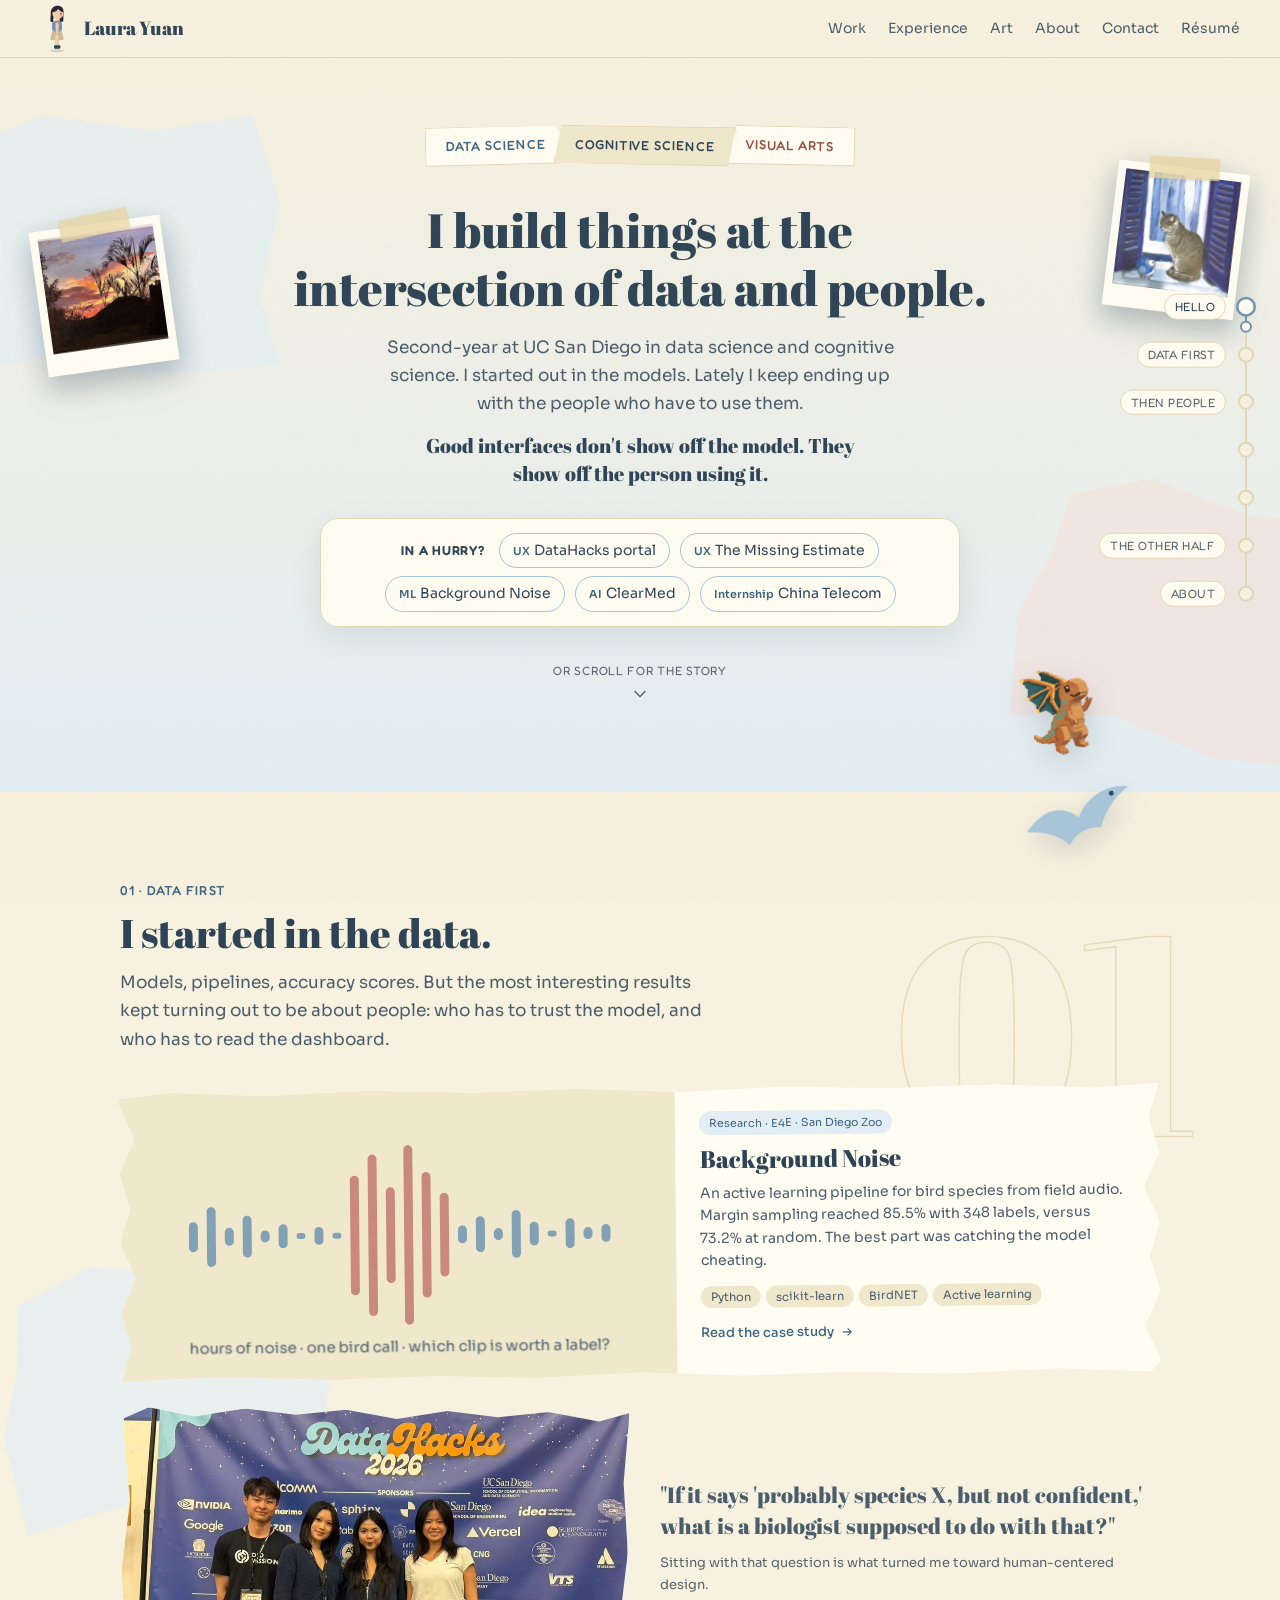
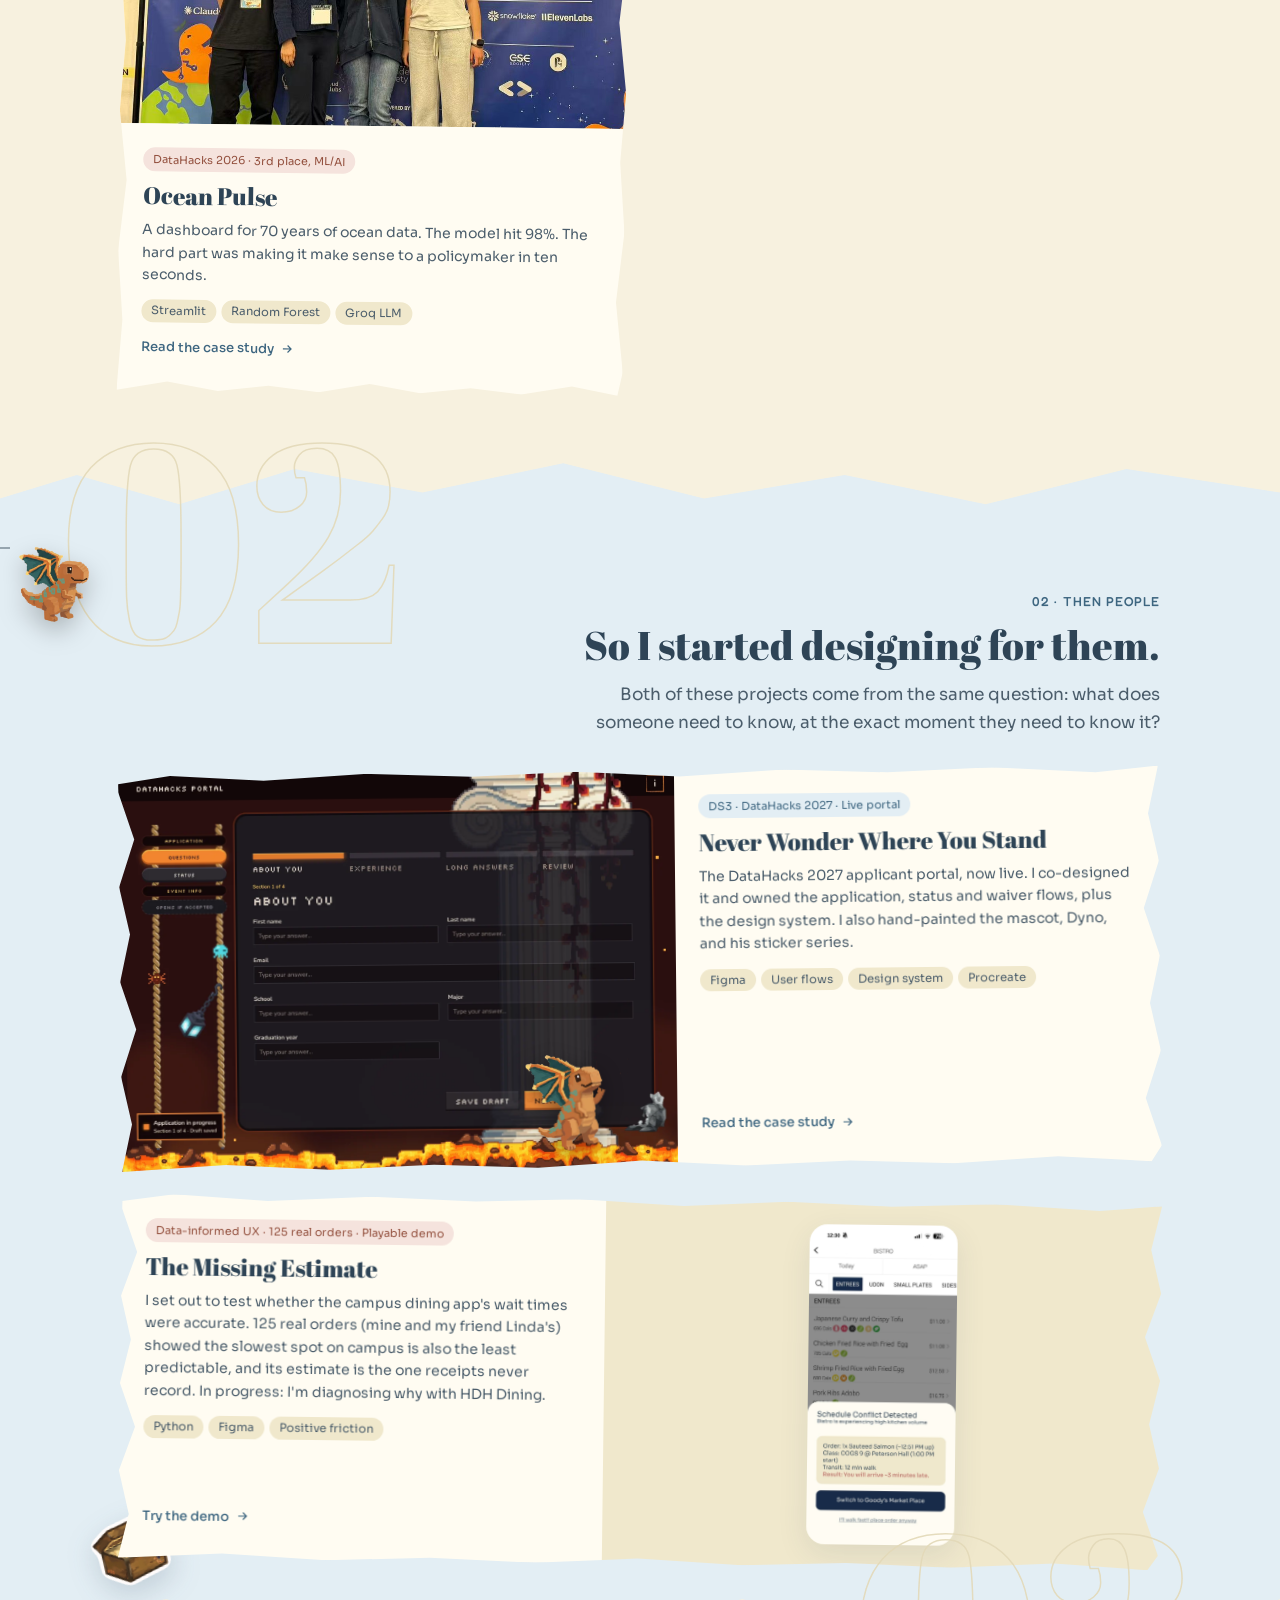
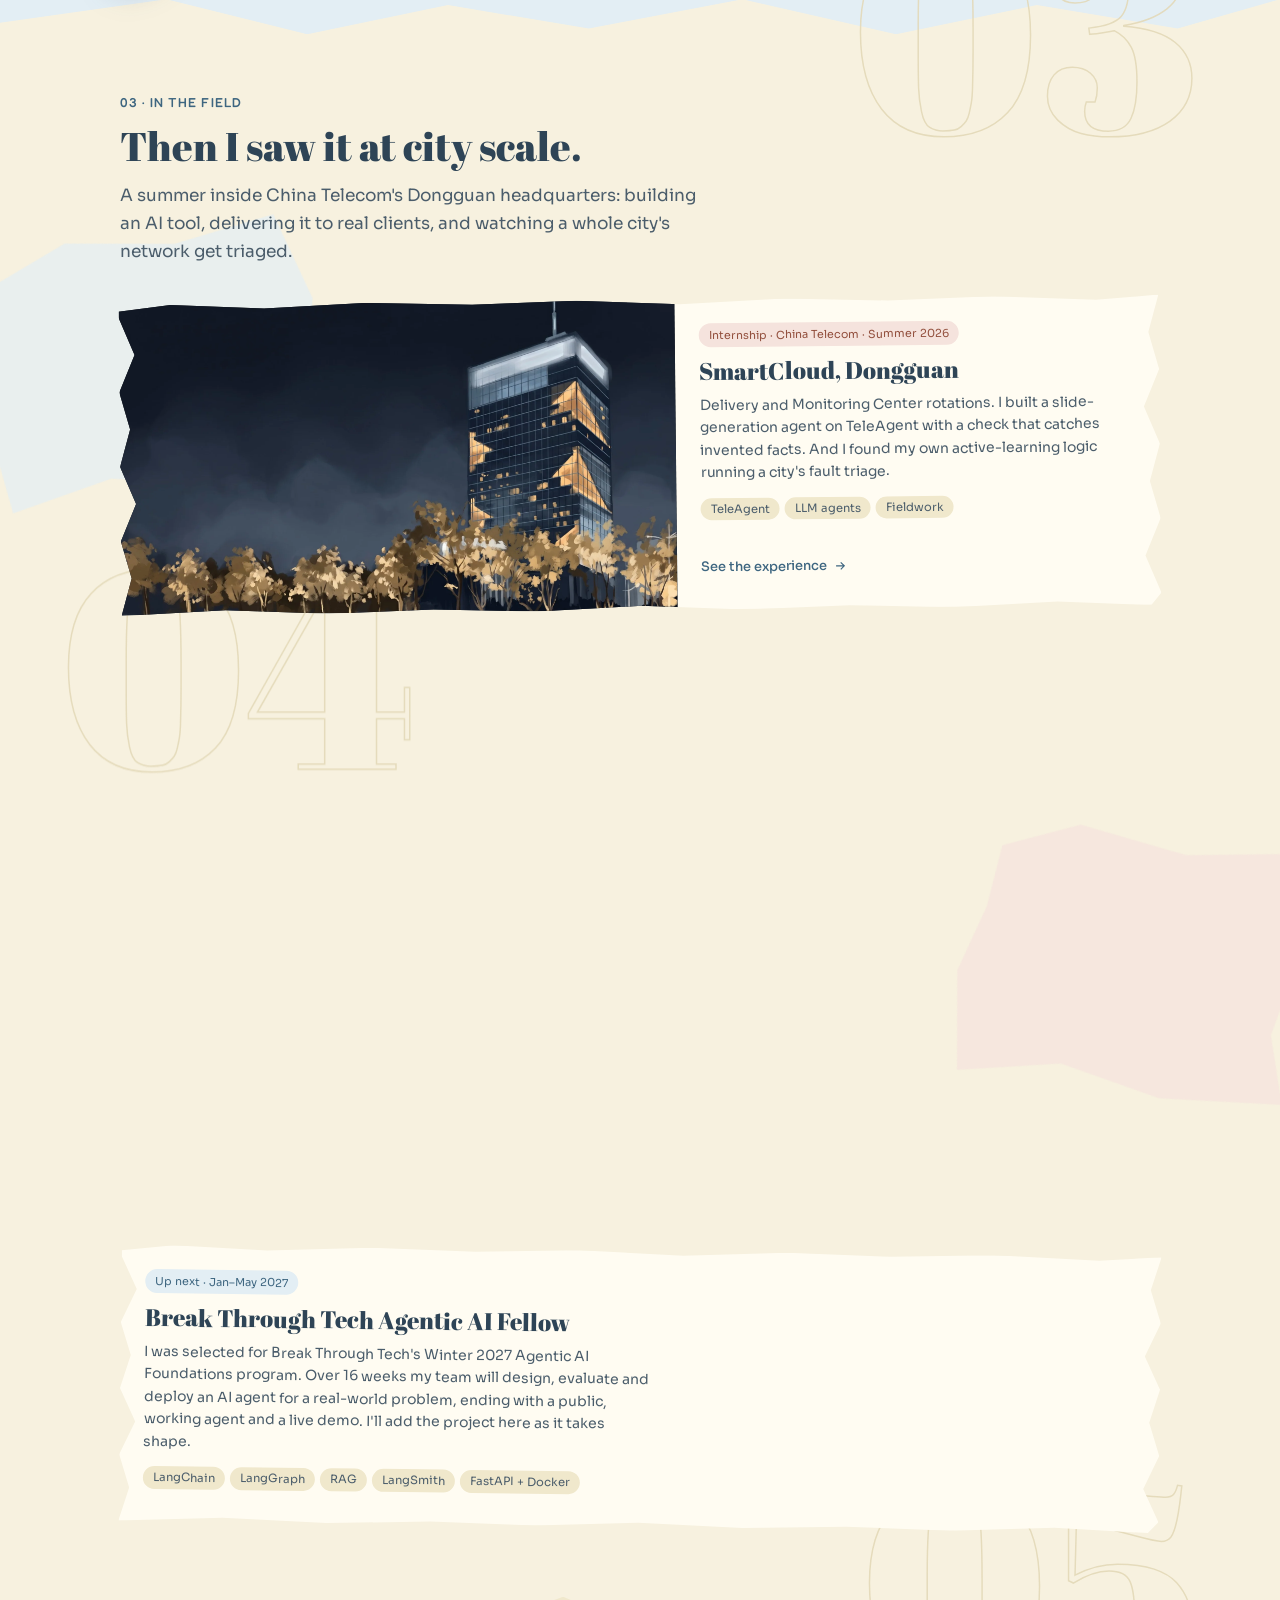
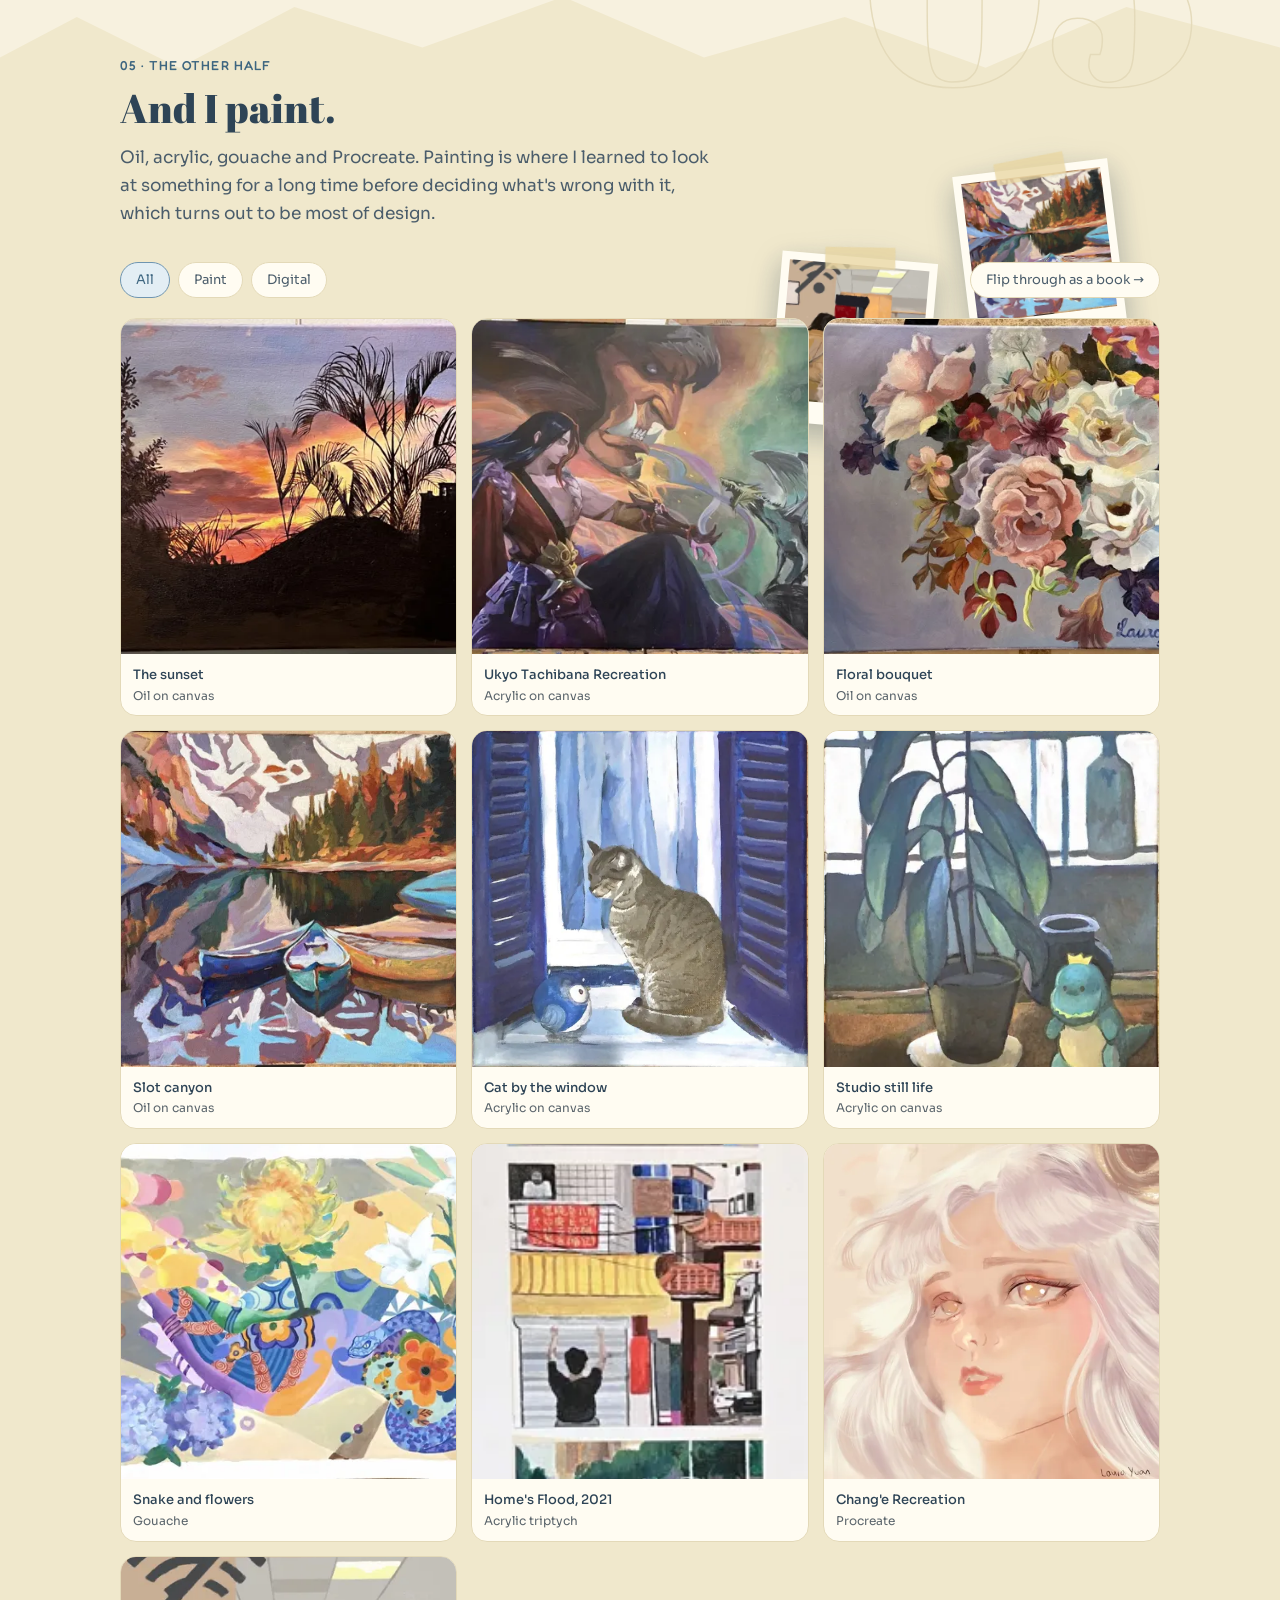
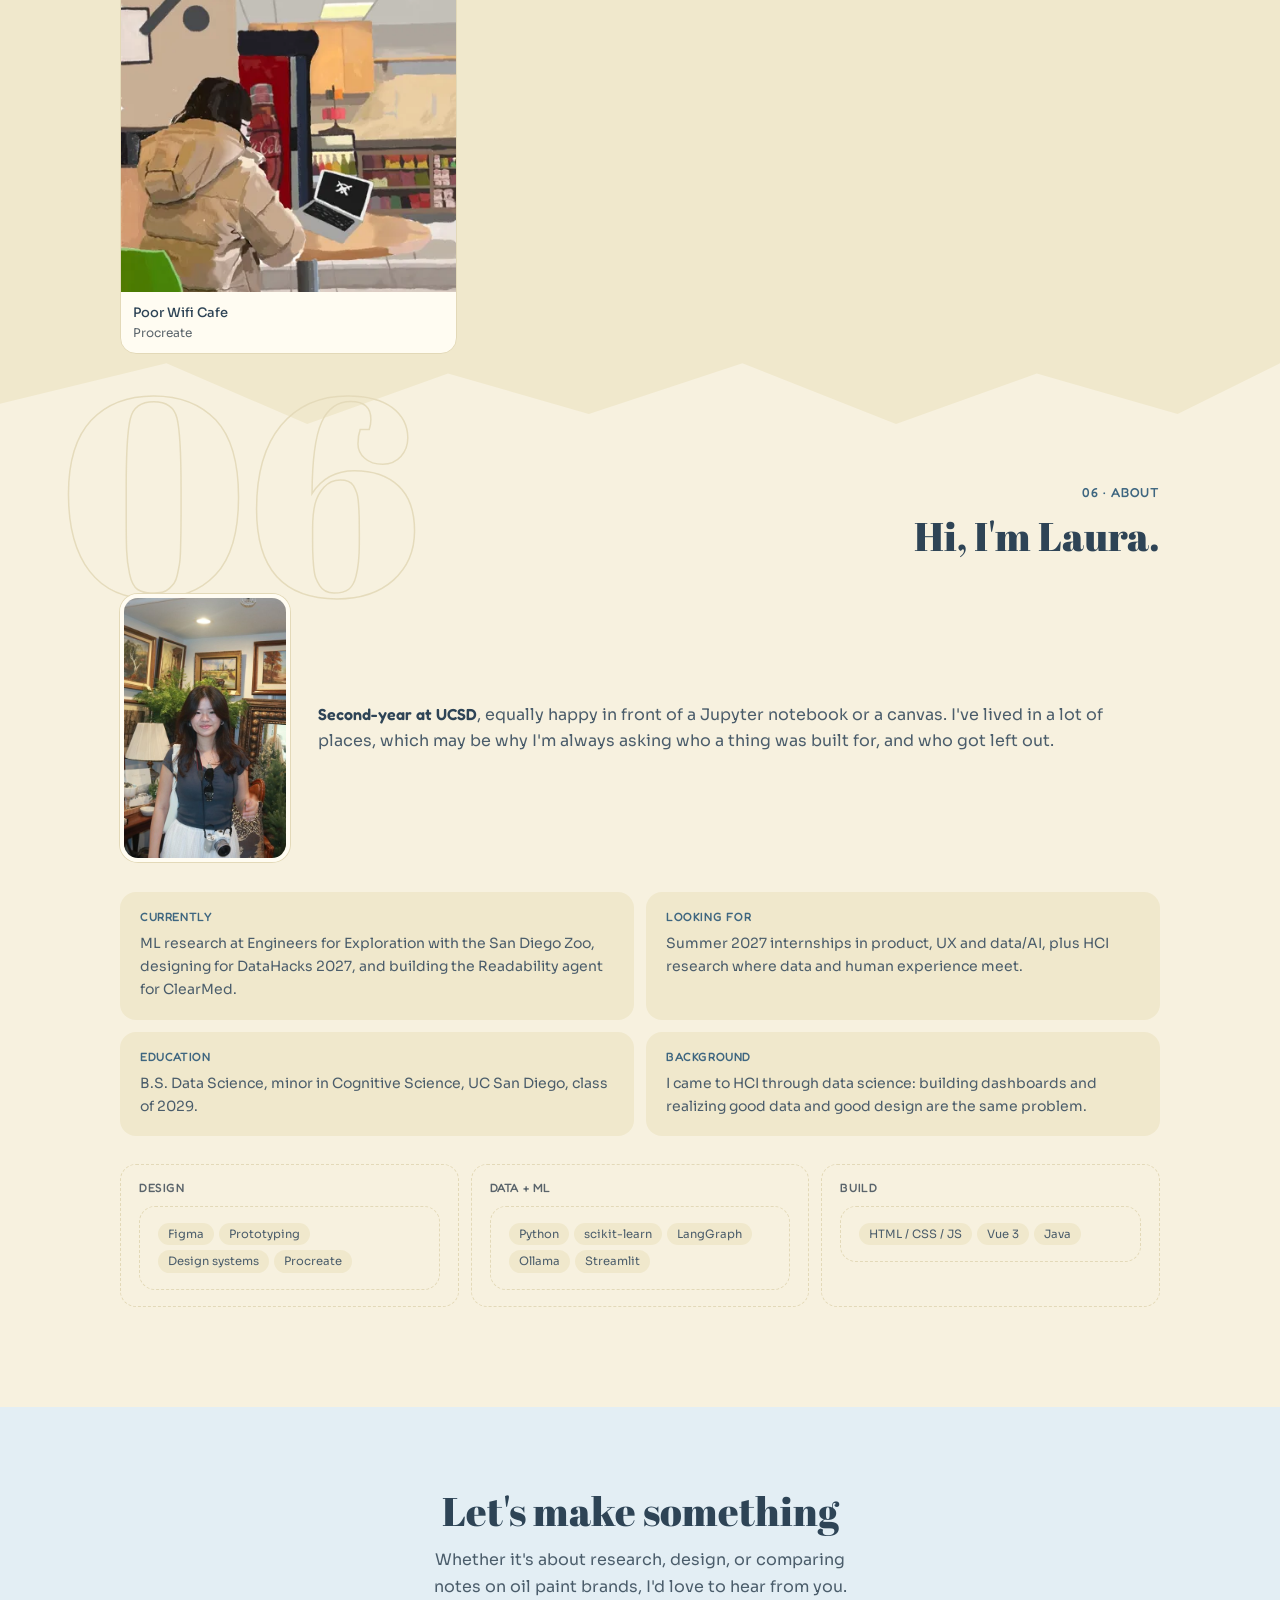
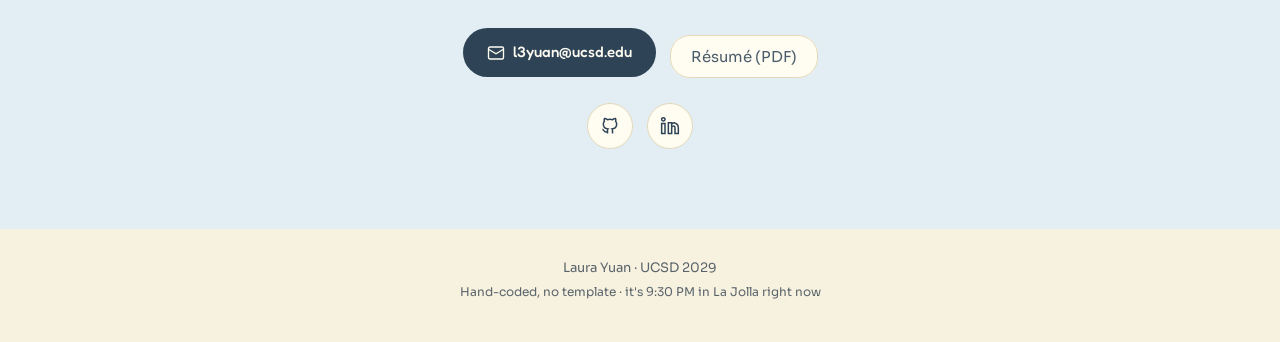
==== commit 2db03975: "Missing Estimate: correct the Bistro claim (app shows Ready in; receipts omit it), add checkout scre" ====
--- a/index.html
+++ b/index.html
@@ -153,7 +153,7 @@
         <div class="card-body">
           <span class="badge coral">Data-informed UX · 125 real orders · Playable demo</span>
           <h3>The Missing Estimate</h3>
-          <p>I set out to test whether the campus dining app's wait times were accurate. 125 real orders (mine and my friend Linda's) showed the real gap is the estimate the app never shows. In progress: I'm diagnosing why with HDH Dining.</p>
+          <p>I set out to test whether the campus dining app's wait times were accurate. 125 real orders (mine and my friend Linda's) showed the slowest spot on campus is also the least predictable, and its estimate is the one receipts never record. In progress: I'm diagnosing why with HDH Dining.</p>
           <div class="chips"><span class="chip">Python</span><span class="chip">Figma</span><span class="chip">Positive friction</span></div>
           <span class="more">Try the demo <svg viewBox="0 0 24 24" fill="none" stroke="currentColor" stroke-width="2"><path d="M5 12h14M13 6l6 6-6 6"/></svg></span>
         </div>
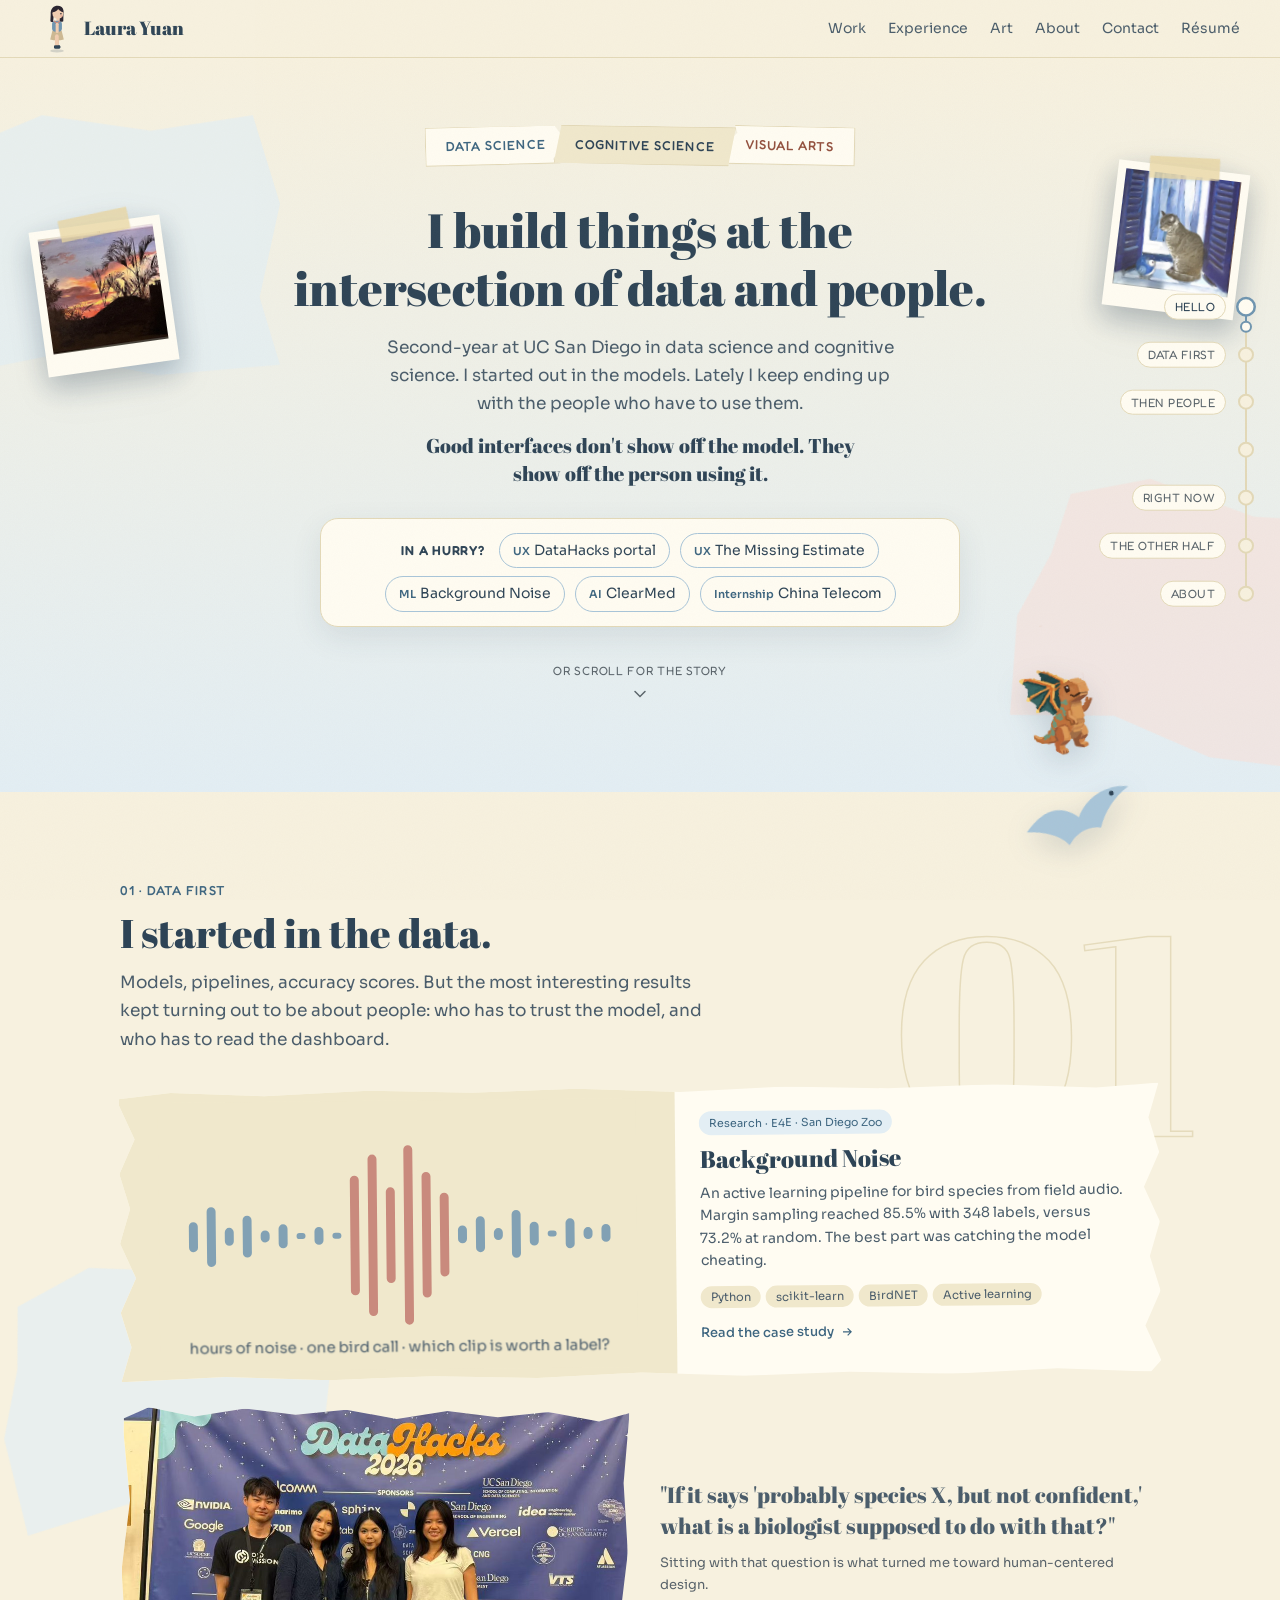
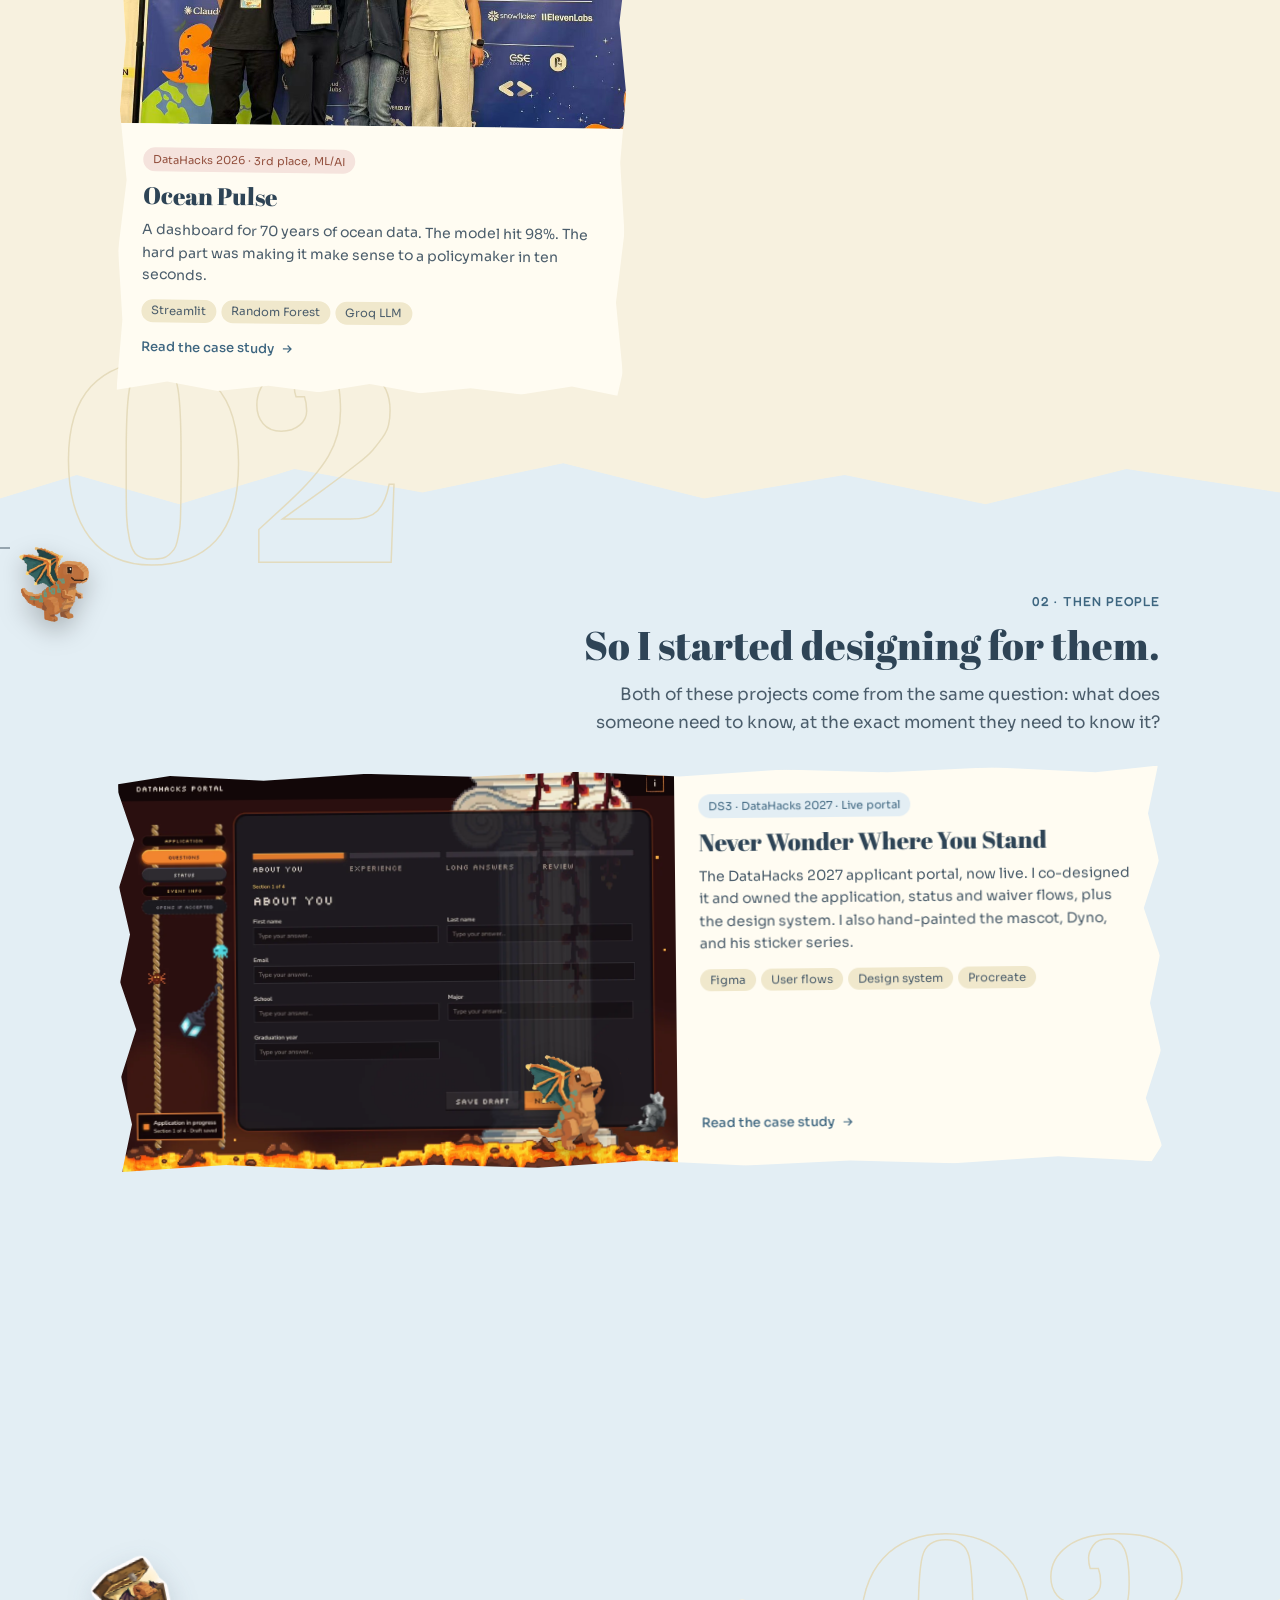
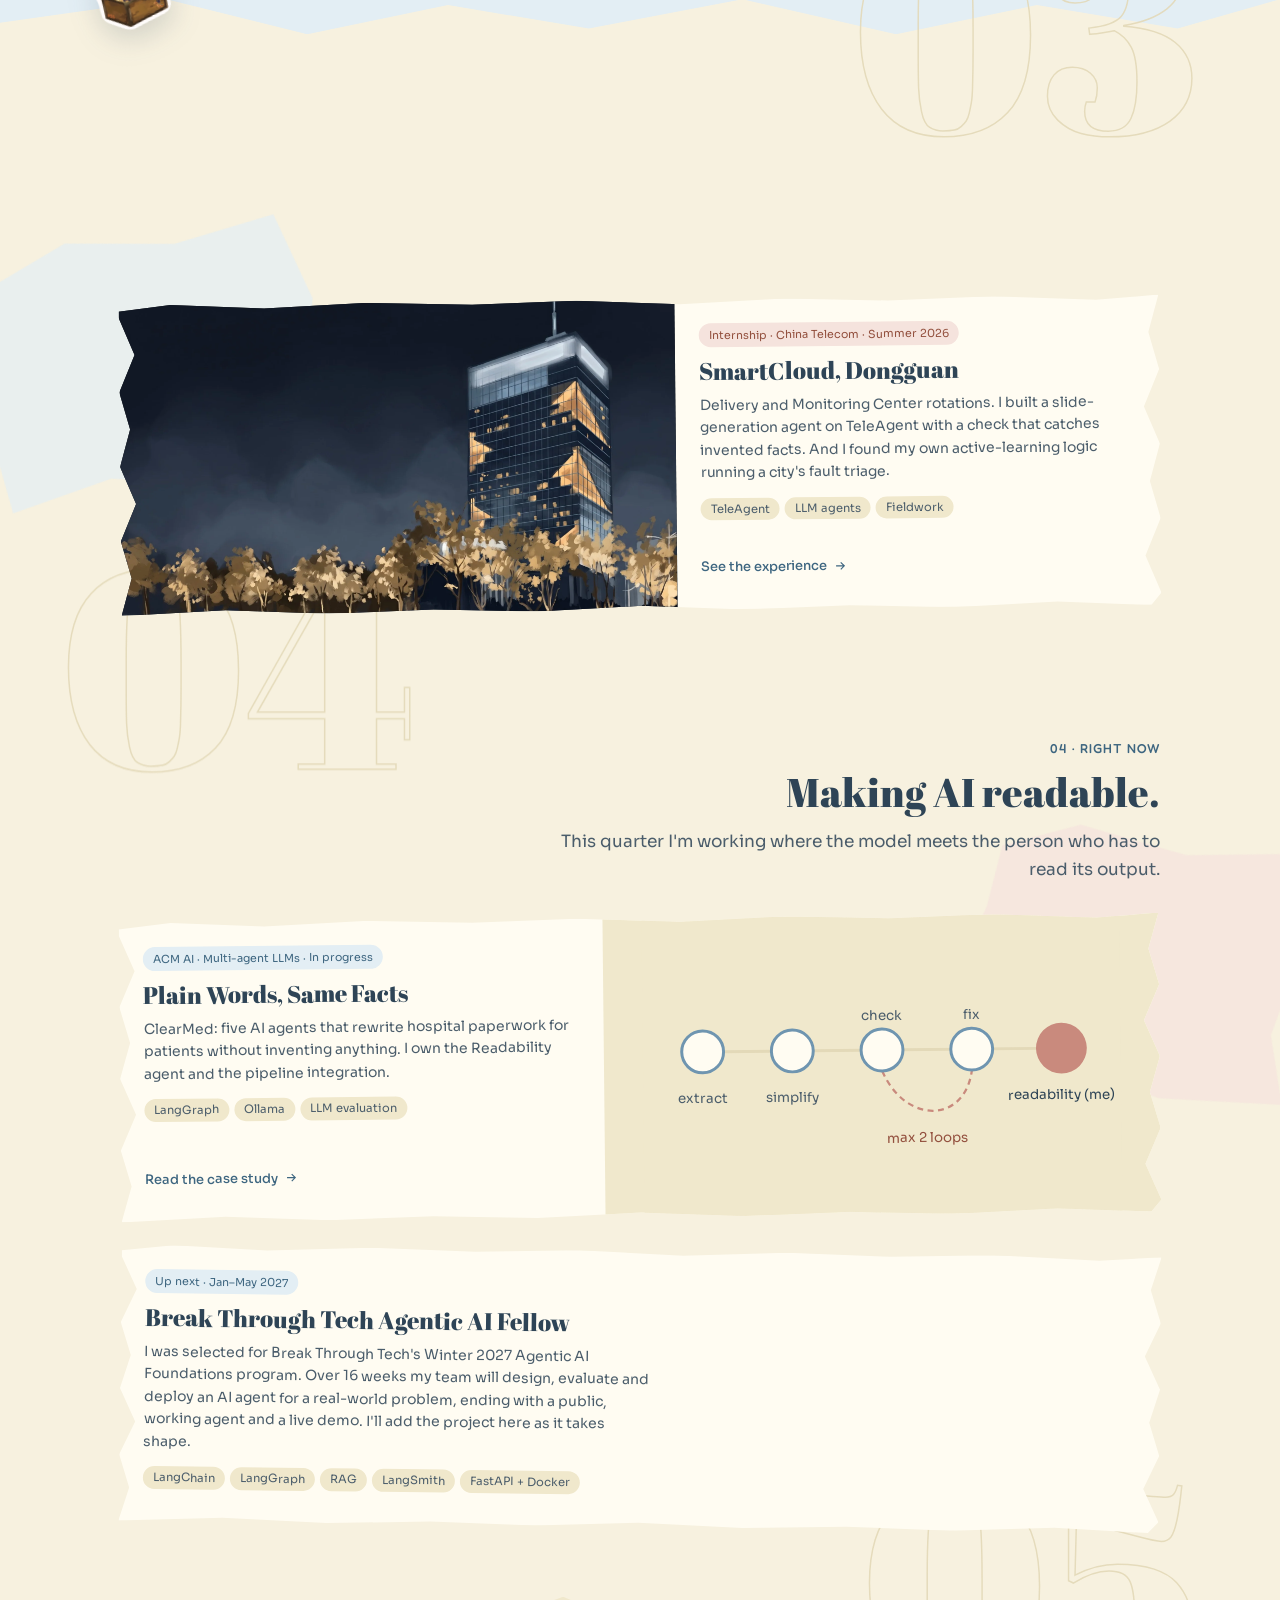
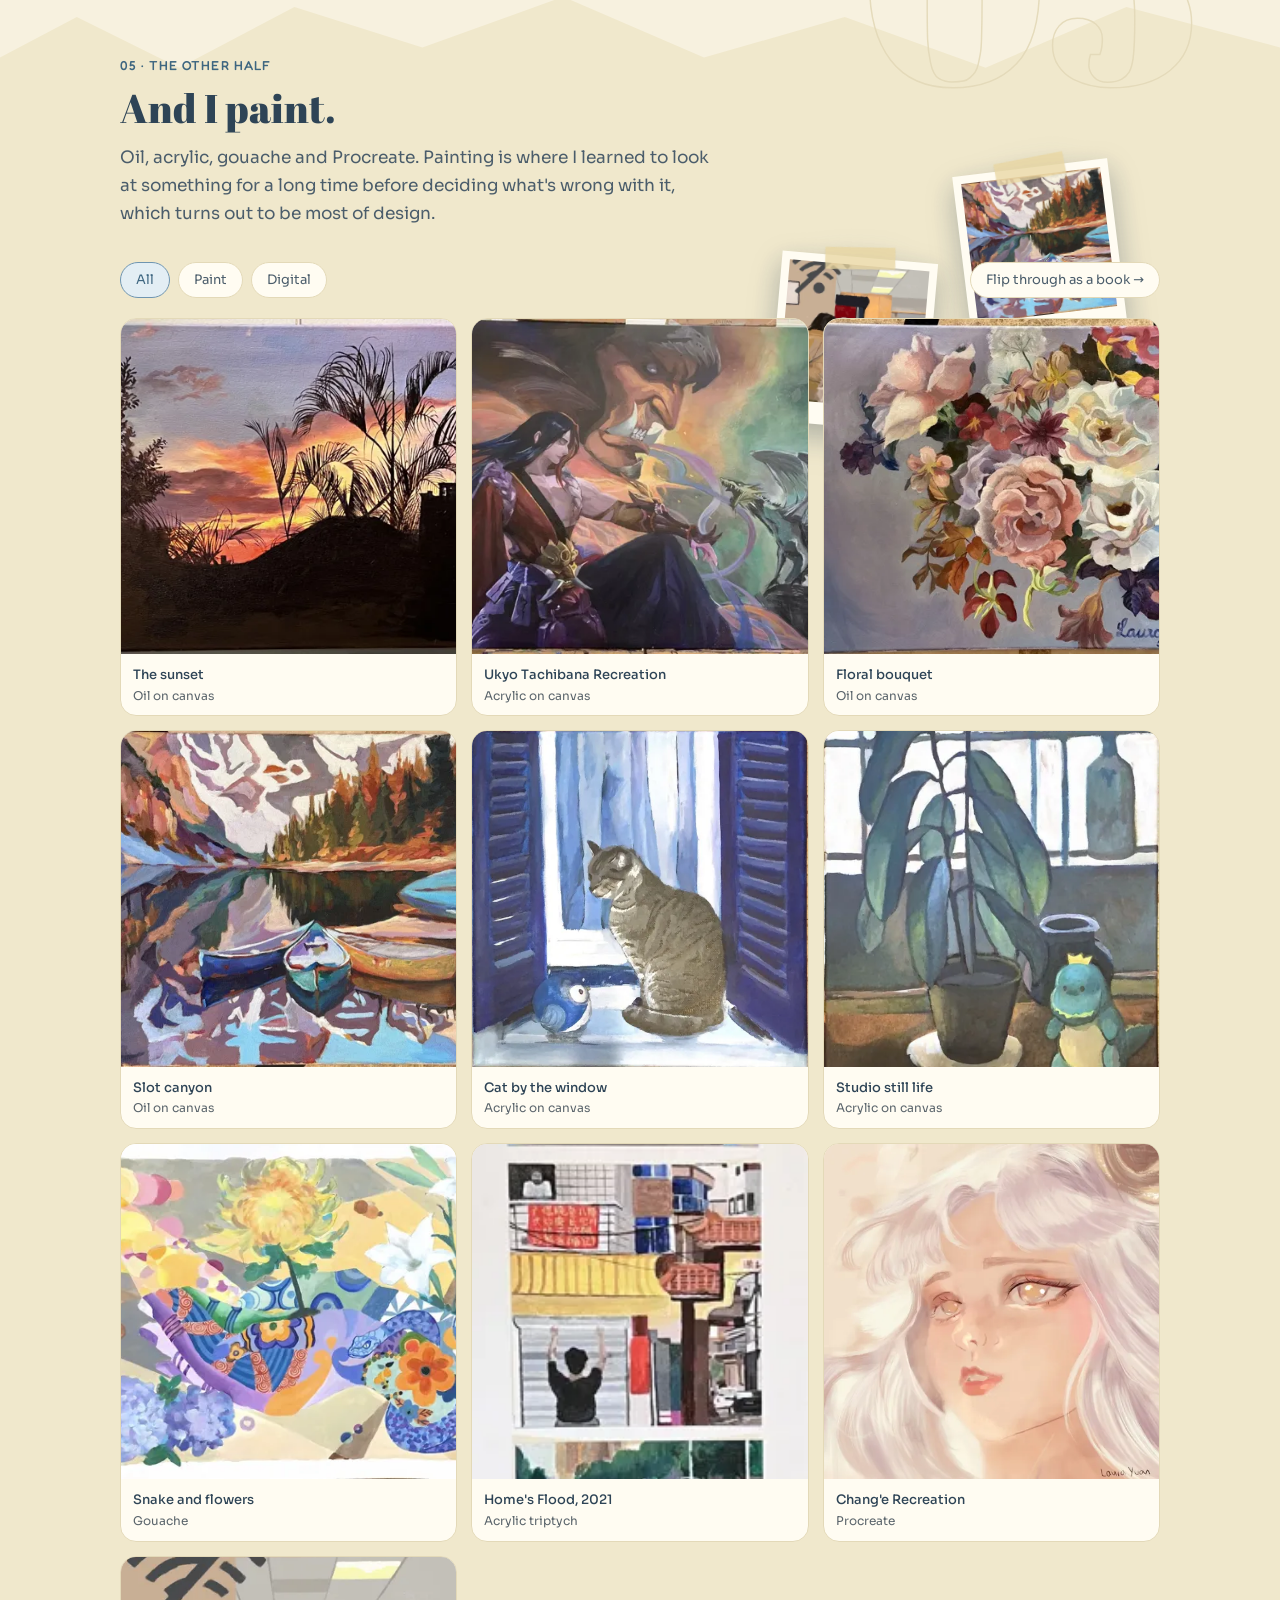
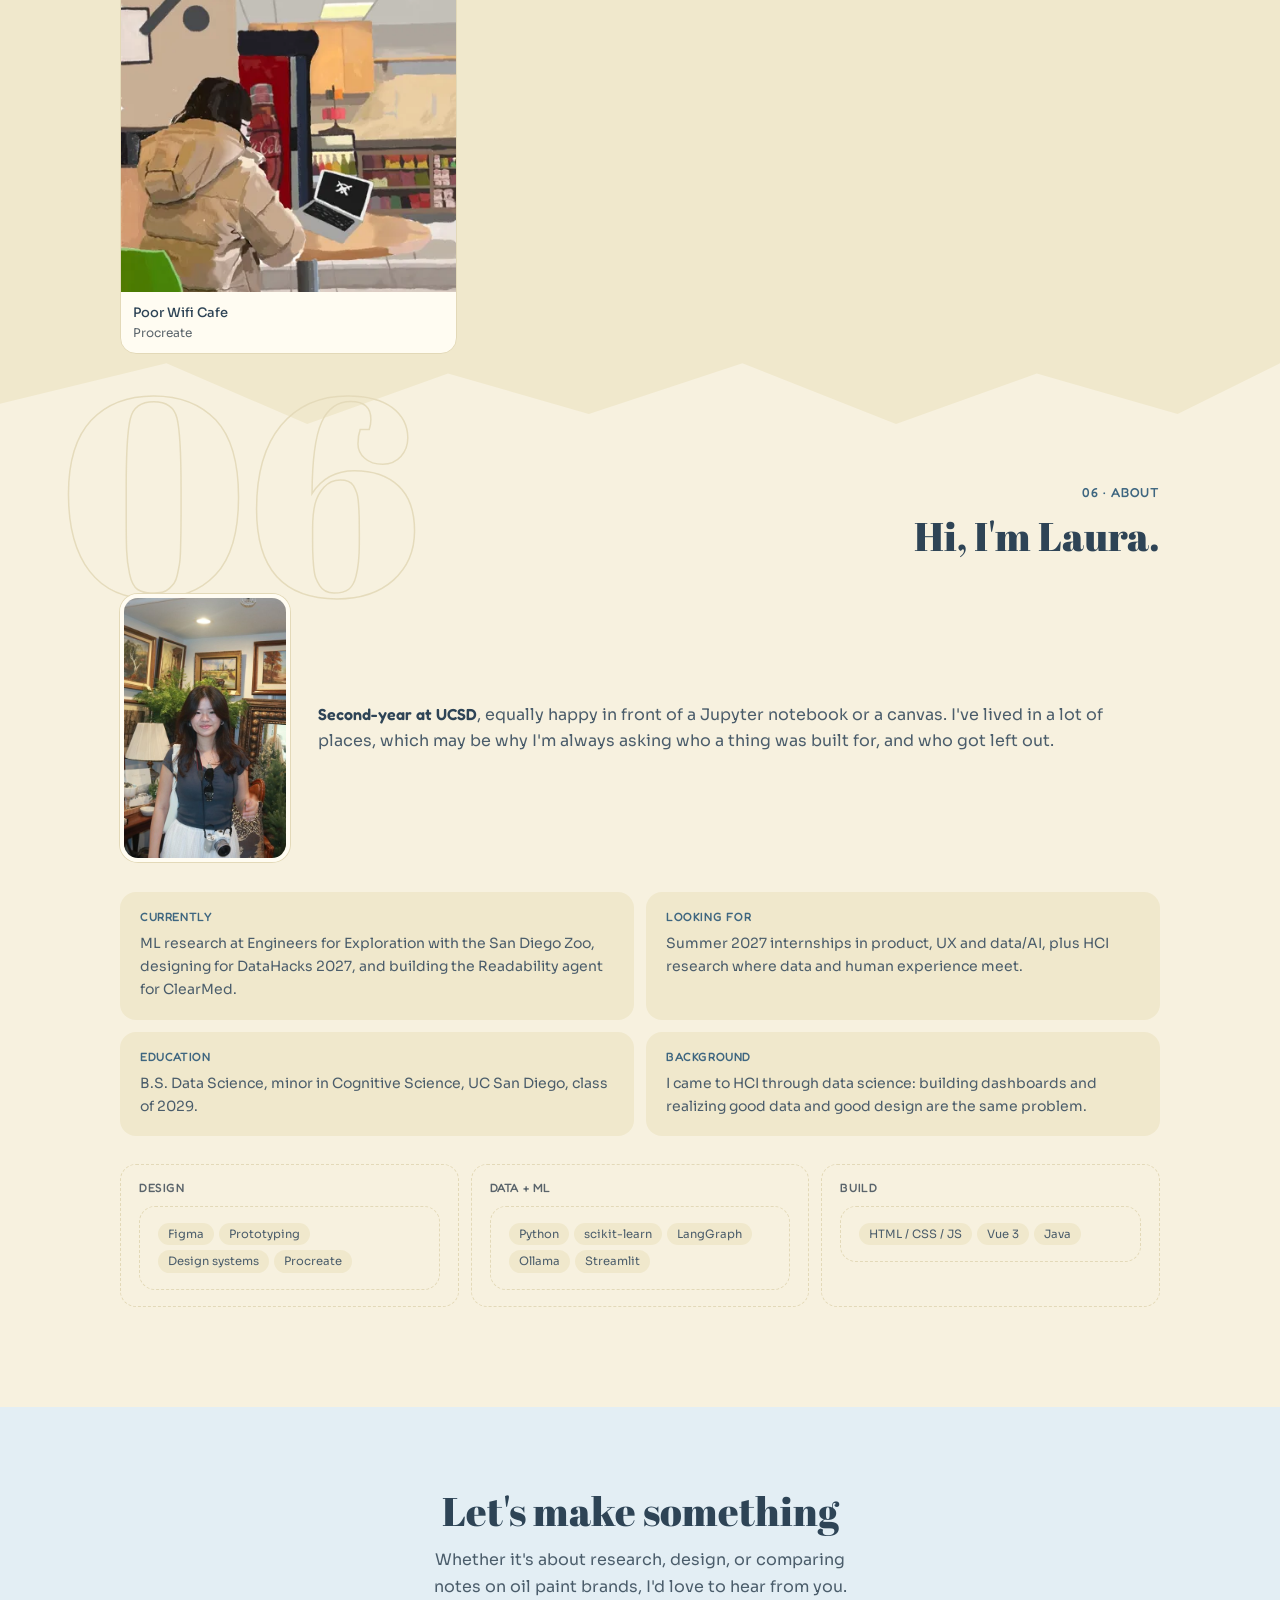
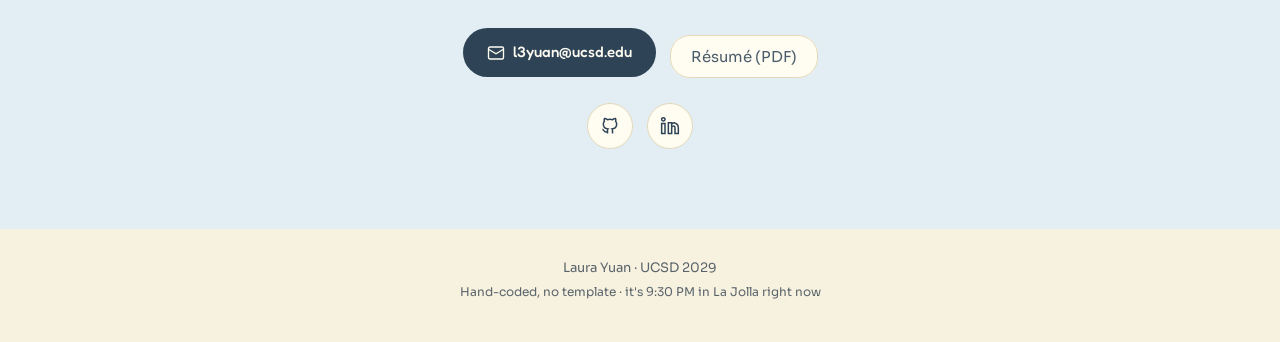
==== commit bc243326: "Keep the friend who shared receipts anonymous Co-Authored-By: Claude Opus 5.5 <noreply@anthropic.com" ====
--- a/index.html
+++ b/index.html
@@ -153,7 +153,7 @@
         <div class="card-body">
           <span class="badge coral">Data-informed UX · 125 real orders · Playable demo</span>
           <h3>The Missing Estimate</h3>
-          <p>I set out to test whether the campus dining app's wait times were accurate. 125 real orders (mine and my friend Linda's) showed the slowest spot on campus is also the least predictable, and its estimate is the one receipts never record. In progress: I'm diagnosing why with HDH Dining.</p>
+          <p>I set out to test whether the campus dining app's wait times were accurate. 125 real orders (mine and a friend's) showed the slowest spot on campus is also the least predictable, and its estimate is the one receipts never record. In progress: I'm diagnosing why with HDH Dining.</p>
           <div class="chips"><span class="chip">Python</span><span class="chip">Figma</span><span class="chip">Positive friction</span></div>
           <span class="more">Try the demo <svg viewBox="0 0 24 24" fill="none" stroke="currentColor" stroke-width="2"><path d="M5 12h14M13 6l6 6-6 6"/></svg></span>
         </div>
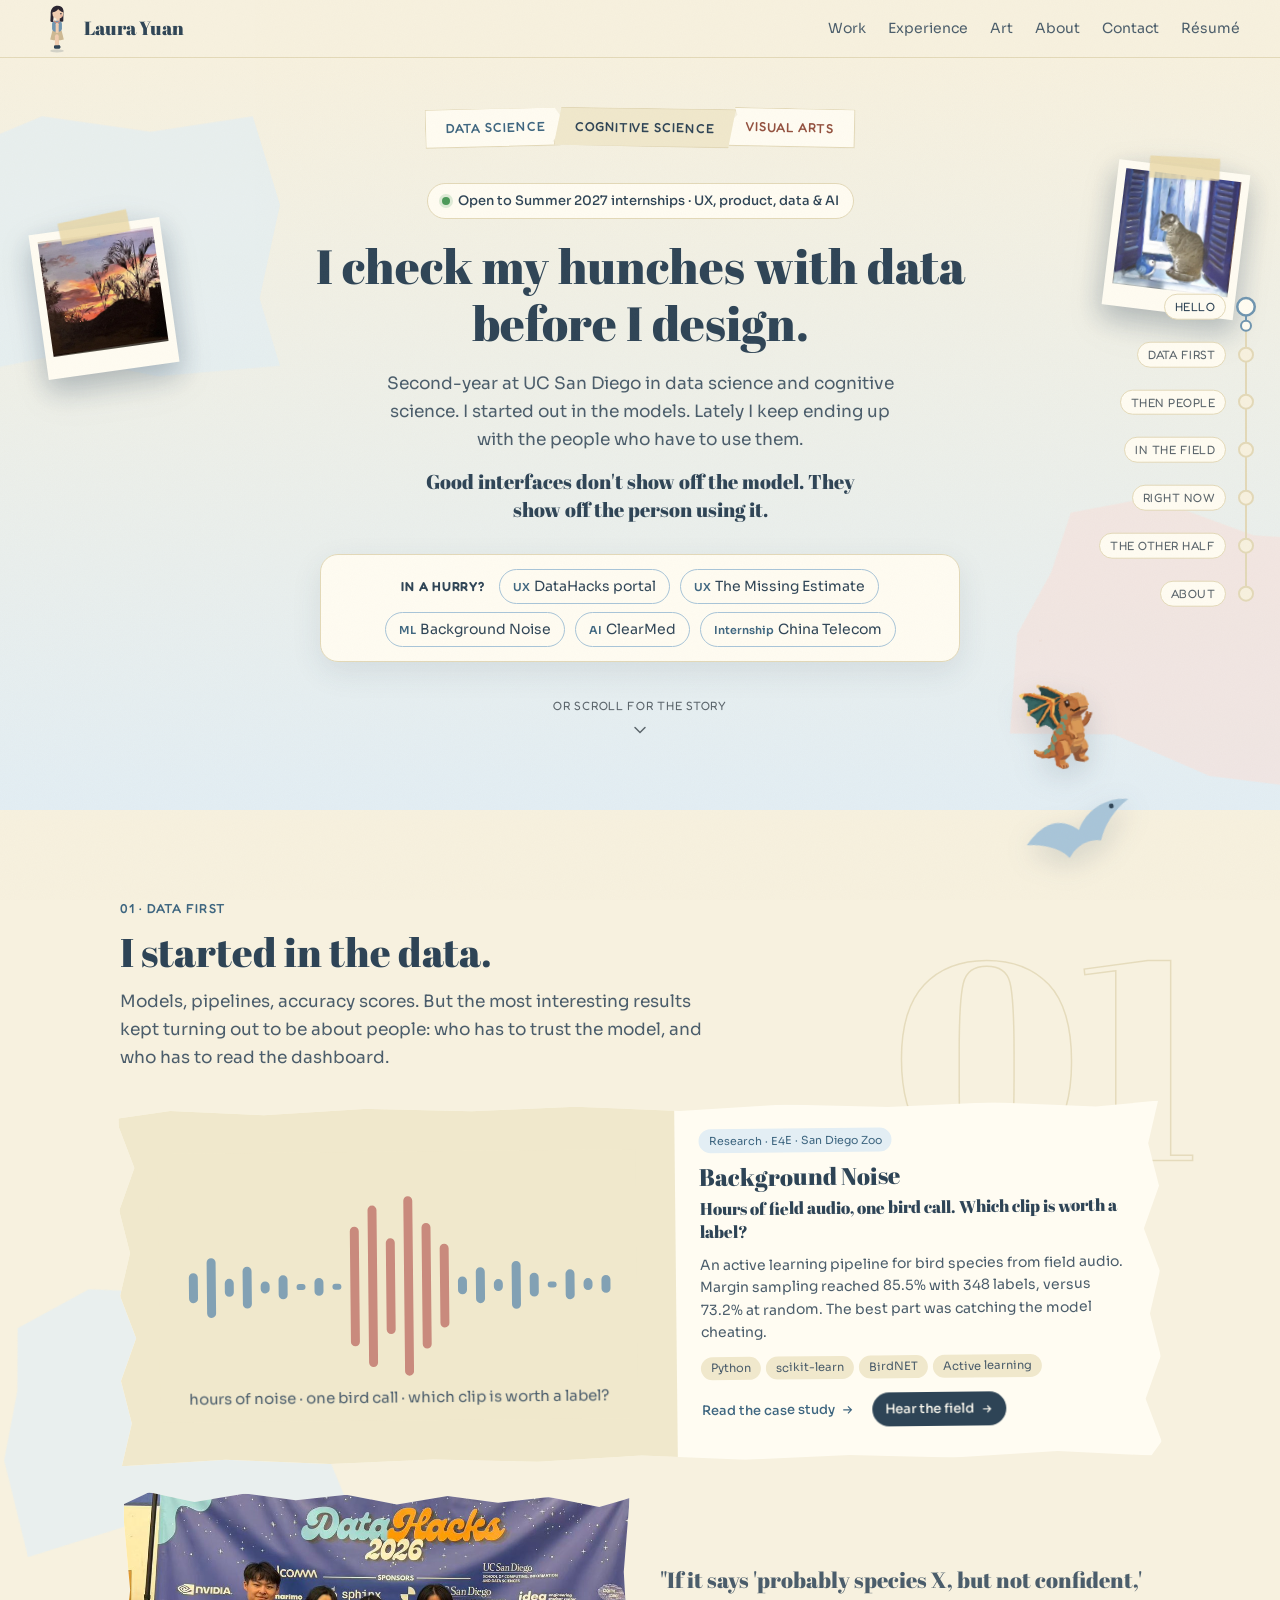
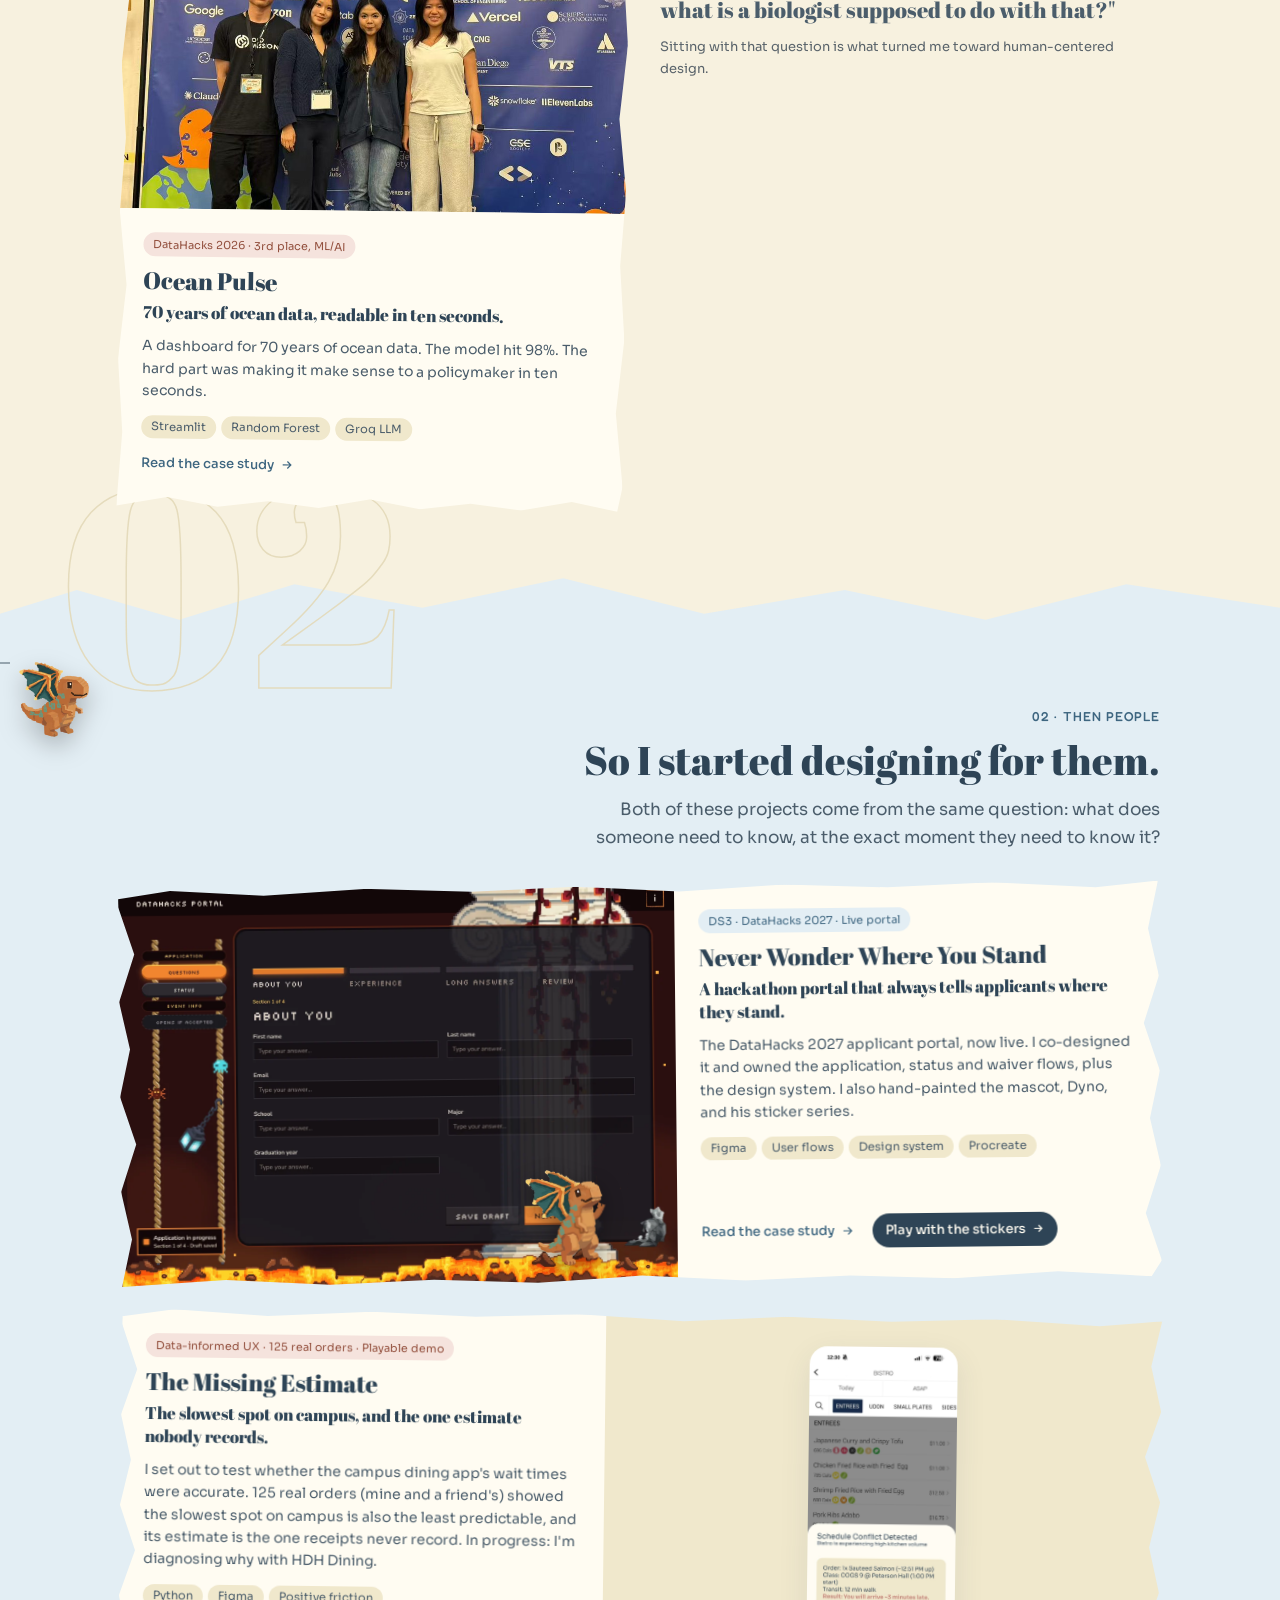
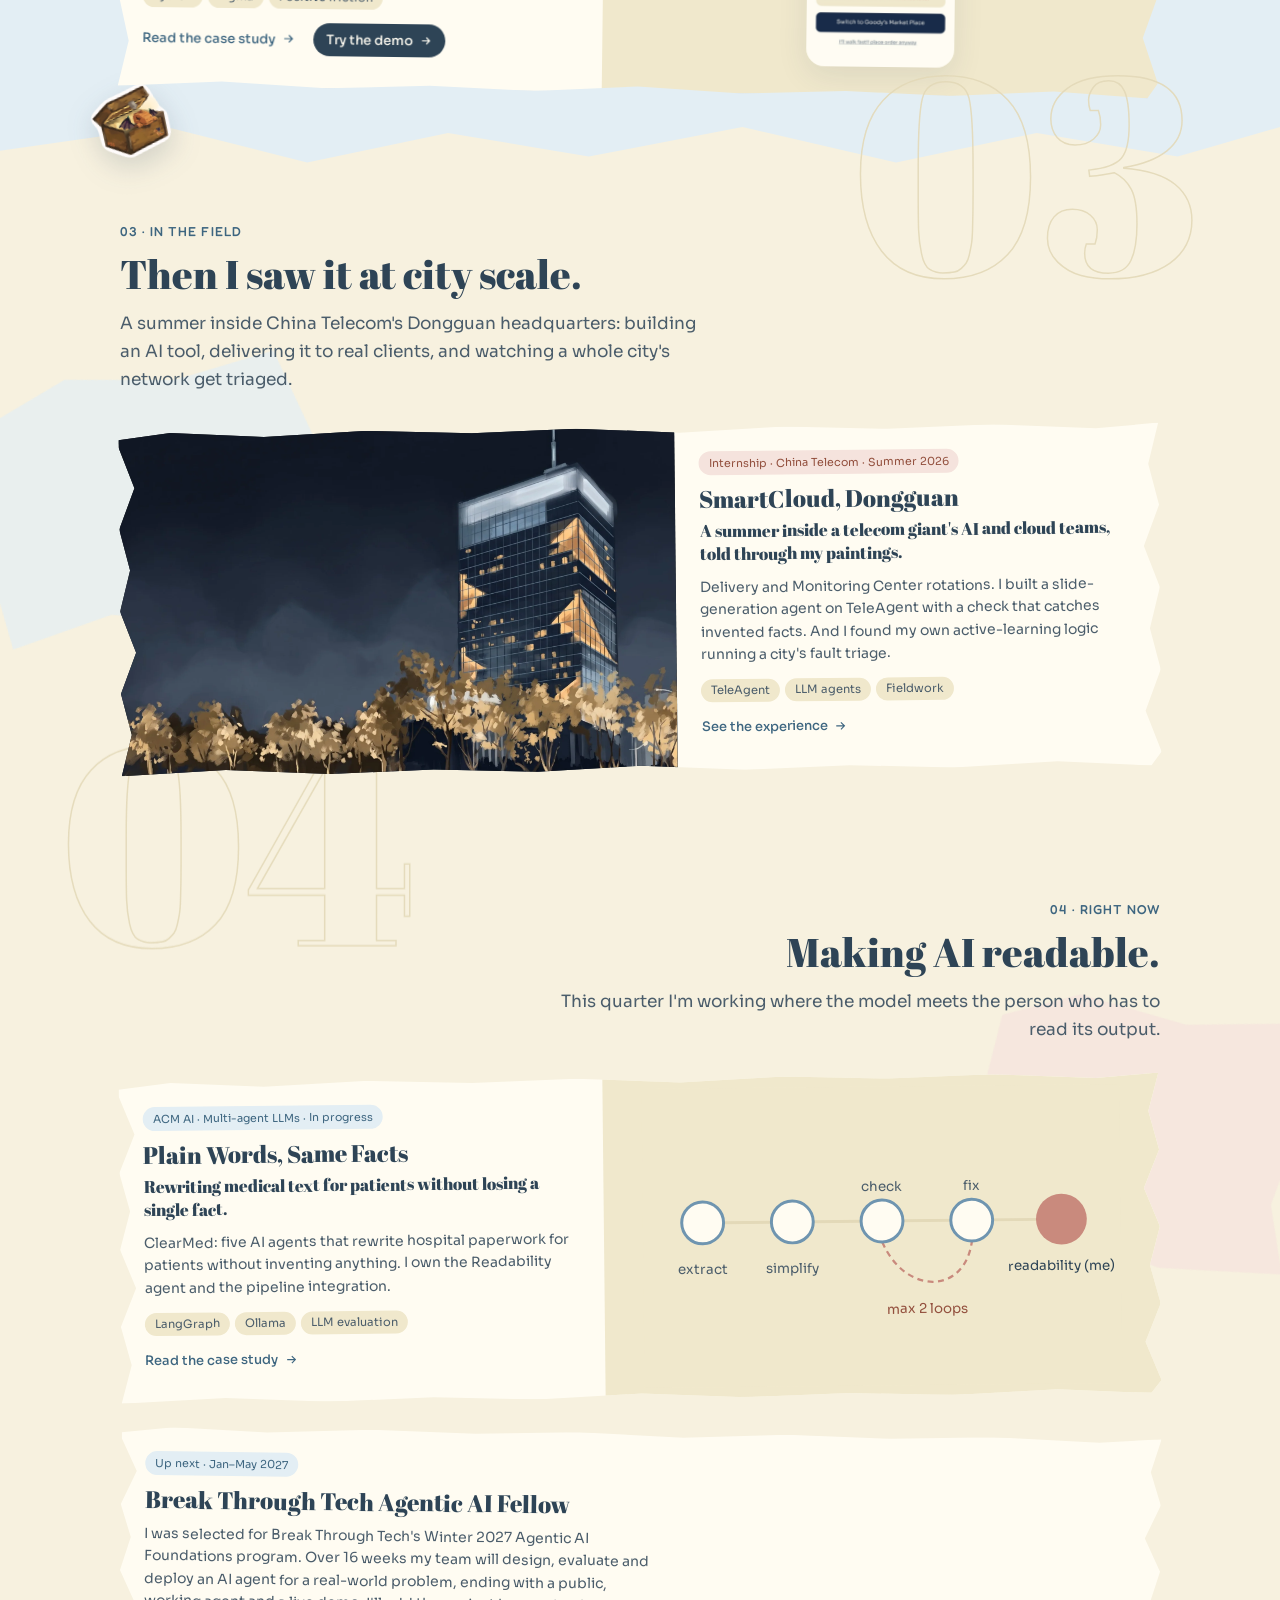
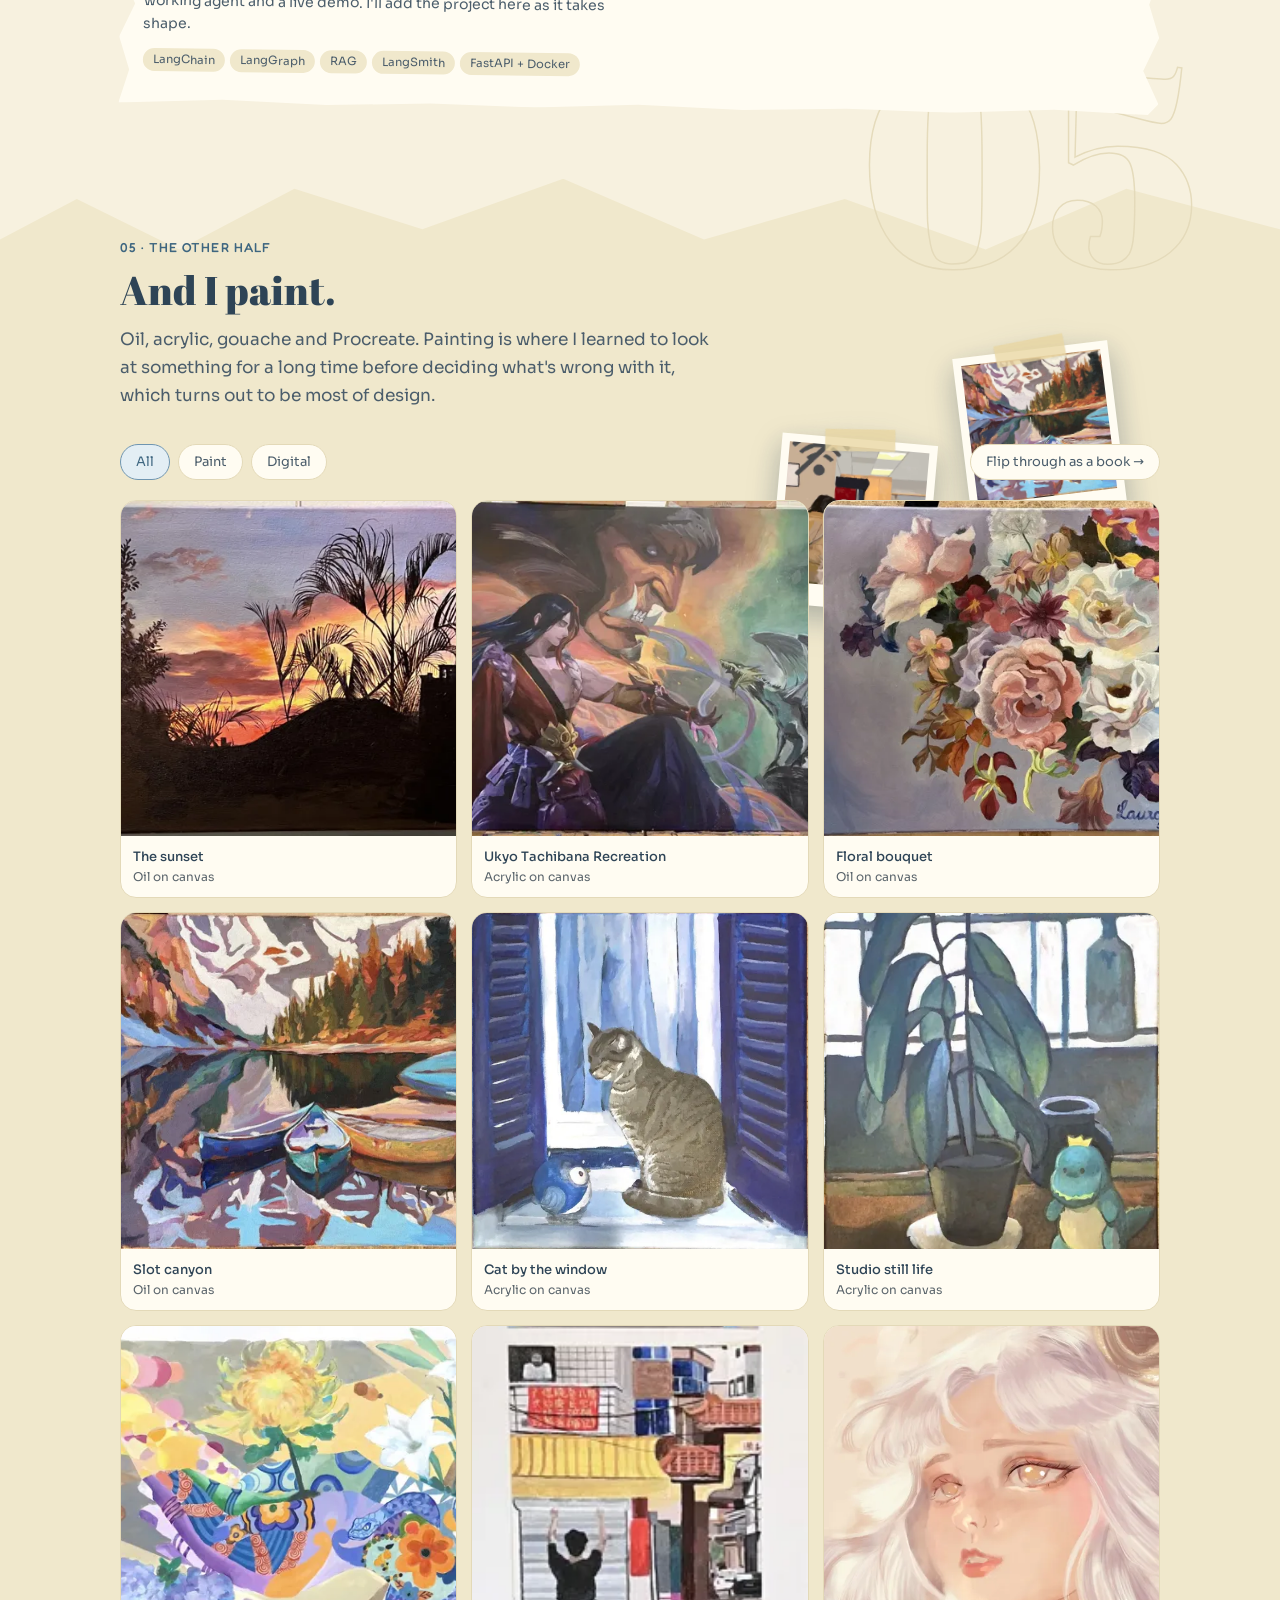
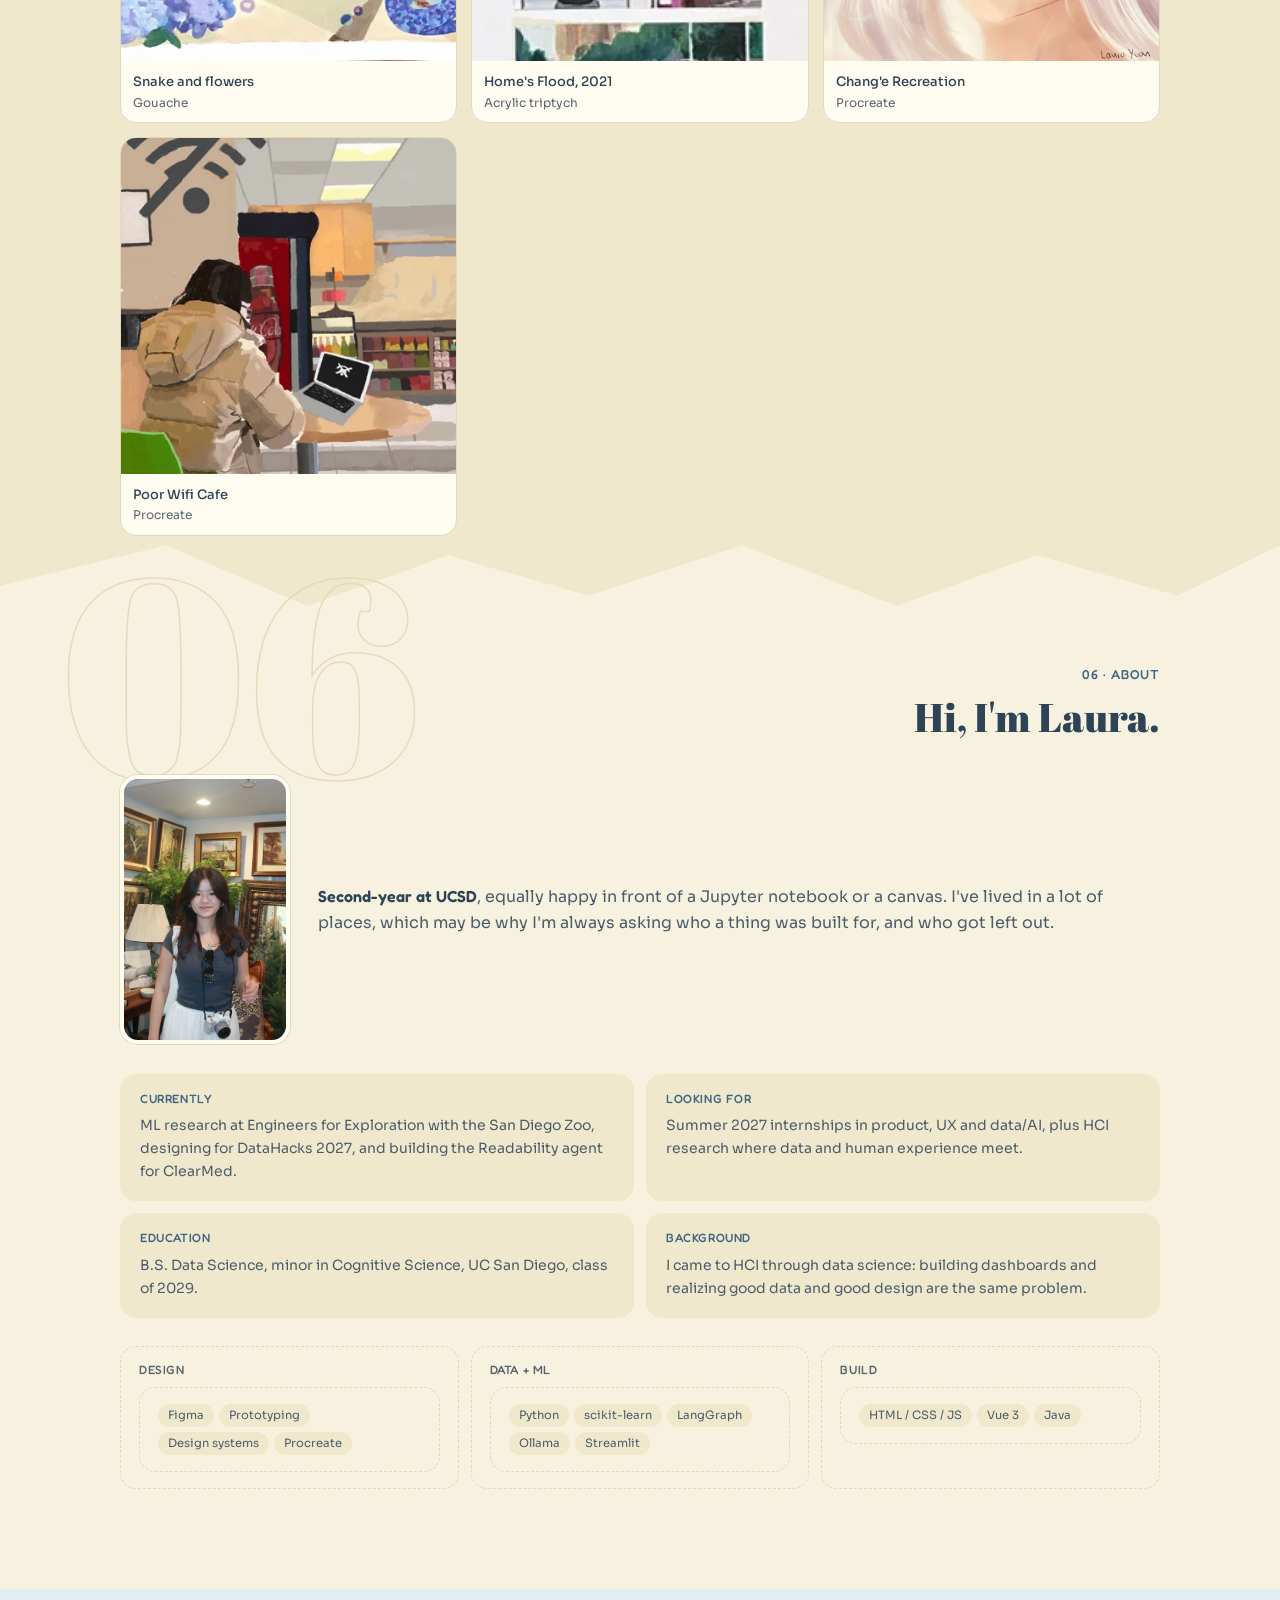
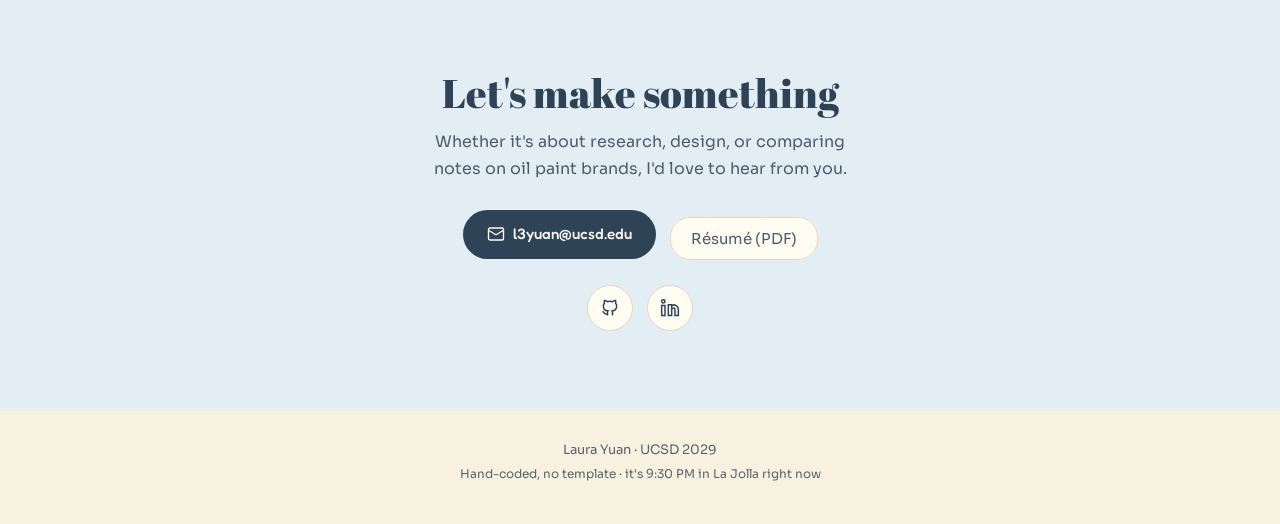
==== commit 34e93c7d: "Home: evidence-first hero line, availability badge, one-line hooks, try-it links on interactive proj" ====
--- a/index.html
+++ b/index.html
@@ -45,7 +45,8 @@
     <div class="paper-piece piece-cogs">Cognitive science</div>
     <div class="paper-piece piece-art">Visual arts</div>
   </div>
-  <h1>I build things at the intersection of data and people.</h1>
+  <p class="avail"><span class="dot" aria-hidden="true"></span>Open to Summer 2027 internships · UX, product, data &amp; AI</p>
+  <h1>I check my hunches with data before I design.</h1>
   <p class="hero-lede">Second-year at UC San Diego in data science and cognitive science. I started out in the models. Lately I keep ending up with the people who have to use them.</p>
   <p class="hero-philosophy">Good interfaces don't show off the model. They show off the person using it.</p>
   <div class="hurry">
@@ -74,7 +75,7 @@
       <p class="chapter-lede">Models, pipelines, accuracy scores. But the most interesting results kept turning out to be about people: who has to trust the model, and who has to read the dashboard.</p>
     </div>
     <div class="cards" data-stagger>
-      <a class="card wide reveal" data-r="pop" href="work/background-noise.html">
+      <article class="card has-try wide reveal" data-r="pop">
         <div class="card-paper">
         <div class="card-visual svg" aria-hidden="true">
           <svg viewBox="0 0 320 180"><rect width="320" height="180" fill="var(--bg2)"/>
@@ -93,19 +94,21 @@
         </div>
         <div class="card-body">
           <span class="badge">Research · E4E · San Diego Zoo</span>
-          <h3>Background Noise</h3>
+          <h3><a class="card-link" href="work/background-noise.html">Background Noise</a></h3>
+          <p class="hook">Hours of field audio, one bird call. Which clip is worth a label?</p>
           <p>An active learning pipeline for bird species from field audio. Margin sampling reached 85.5% with 348 labels, versus 73.2% at random. The best part was catching the model cheating.</p>
           <div class="chips"><span class="chip">Python</span><span class="chip">scikit-learn</span><span class="chip">BirdNET</span><span class="chip">Active learning</span></div>
-          <span class="more">Read the case study <svg viewBox="0 0 24 24" fill="none" stroke="currentColor" stroke-width="2"><path d="M5 12h14M13 6l6 6-6 6"/></svg></span>
-        </div>
-        </div>
-      </a>
+          <div class="card-actions"><span class="more">Read the case study <svg viewBox="0 0 24 24" fill="none" stroke="currentColor" stroke-width="2"><path d="M5 12h14M13 6l6 6-6 6"/></svg></span><a class="try-link" href="work/background-noise.html#field">Hear the field <svg viewBox="0 0 24 24" fill="none" stroke="currentColor" stroke-width="2"><path d="M5 12h14M13 6l6 6-6 6"/></svg></a></div>
+        </div>
+        </div>
+      </article>
       <a class="card reveal" data-r="pop" href="work/ocean-pulse.html">
         <div class="card-paper">
         <div class="card-visual"><img src="assets/img/ocean-pulse-team.jpg" alt="The Ocean Pulse team after the DataHacks 2026 demo" loading="lazy"></div>
         <div class="card-body">
           <span class="badge coral">DataHacks 2026 · 3rd place, ML/AI</span>
           <h3>Ocean Pulse</h3>
+          <p class="hook">70 years of ocean data, readable in ten seconds.</p>
           <p>A dashboard for 70 years of ocean data. The model hit 98%. The hard part was making it make sense to a policymaker in ten seconds.</p>
           <div class="chips"><span class="chip">Streamlit</span><span class="chip">Random Forest</span><span class="chip">Groq LLM</span></div>
           <span class="more">Read the case study <svg viewBox="0 0 24 24" fill="none" stroke="currentColor" stroke-width="2"><path d="M5 12h14M13 6l6 6-6 6"/></svg></span>
@@ -132,7 +135,7 @@
       <p class="chapter-lede">Both of these projects come from the same question: what does someone need to know, at the exact moment they need to know it?</p>
     </div>
     <div class="cards" data-stagger>
-      <a class="card wide reveal" data-r="pop" href="work/datahacks.html">
+      <article class="card has-try wide reveal" data-r="pop">
         <div class="card-paper">
         <div class="card-visual dh">
           <img src="assets/img/datahacks-screens/q1.webp" alt="DataHacks 2027 applicant portal, About You step, Nether theme" loading="lazy">
@@ -140,25 +143,27 @@
         </div>
         <div class="card-body">
           <span class="badge">DS3 · DataHacks 2027 · Live portal</span>
-          <h3>Never Wonder Where You Stand</h3>
+          <h3><a class="card-link" href="work/datahacks.html">Never Wonder Where You Stand</a></h3>
+          <p class="hook">A hackathon portal that always tells applicants where they stand.</p>
           <p>The DataHacks 2027 applicant portal, now live. I co-designed it and owned the application, status and waiver flows, plus the design system. I also hand-painted the mascot, Dyno, and his sticker series.</p>
           <div class="chips"><span class="chip">Figma</span><span class="chip">User flows</span><span class="chip">Design system</span><span class="chip">Procreate</span></div>
-          <span class="more">Read the case study <svg viewBox="0 0 24 24" fill="none" stroke="currentColor" stroke-width="2"><path d="M5 12h14M13 6l6 6-6 6"/></svg></span>
-        </div>
-        </div>
-      </a>
-      <a class="card wide flip reveal" data-r="pop" href="work/bistro.html">
+          <div class="card-actions"><span class="more">Read the case study <svg viewBox="0 0 24 24" fill="none" stroke="currentColor" stroke-width="2"><path d="M5 12h14M13 6l6 6-6 6"/></svg></span><a class="try-link" href="work/datahacks.html#stickerSheet">Play with the stickers <svg viewBox="0 0 24 24" fill="none" stroke="currentColor" stroke-width="2"><path d="M5 12h14M13 6l6 6-6 6"/></svg></a></div>
+        </div>
+        </div>
+      </article>
+      <article class="card has-try wide flip reveal" data-r="pop">
         <div class="card-paper">
         <div class="card-visual" style="background:var(--bg2);display:grid;place-items:center;padding:22px"><img src="assets/img/bistro-modal.jpg" alt="Triton2Go redesign: a warning modal before payment" loading="lazy" style="width:auto;height:auto;max-height:320px;max-width:100%;object-fit:contain;border-radius:18px;box-shadow:var(--shadow)"></div>
         <div class="card-body">
           <span class="badge coral">Data-informed UX · 125 real orders · Playable demo</span>
-          <h3>The Missing Estimate</h3>
+          <h3><a class="card-link" href="work/bistro.html">The Missing Estimate</a></h3>
+          <p class="hook">The slowest spot on campus, and the one estimate nobody records.</p>
           <p>I set out to test whether the campus dining app's wait times were accurate. 125 real orders (mine and a friend's) showed the slowest spot on campus is also the least predictable, and its estimate is the one receipts never record. In progress: I'm diagnosing why with HDH Dining.</p>
           <div class="chips"><span class="chip">Python</span><span class="chip">Figma</span><span class="chip">Positive friction</span></div>
-          <span class="more">Try the demo <svg viewBox="0 0 24 24" fill="none" stroke="currentColor" stroke-width="2"><path d="M5 12h14M13 6l6 6-6 6"/></svg></span>
-        </div>
-        </div>
-      </a>
+          <div class="card-actions"><span class="more">Read the case study <svg viewBox="0 0 24 24" fill="none" stroke="currentColor" stroke-width="2"><path d="M5 12h14M13 6l6 6-6 6"/></svg></span><a class="try-link" href="work/bistro.html#try">Try the demo <svg viewBox="0 0 24 24" fill="none" stroke="currentColor" stroke-width="2"><path d="M5 12h14M13 6l6 6-6 6"/></svg></a></div>
+        </div>
+        </div>
+      </article>
     </div>
   </section>
 
@@ -178,6 +183,7 @@
         <div class="card-body">
           <span class="badge coral">Internship · China Telecom · Summer 2026</span>
           <h3>SmartCloud, Dongguan</h3>
+          <p class="hook">A summer inside a telecom giant's AI and cloud teams, told through my paintings.</p>
           <p>Delivery and Monitoring Center rotations. I built a slide-generation agent on TeleAgent with a check that catches invented facts. And I found my own active-learning logic running a city's fault triage.</p>
           <div class="chips"><span class="chip">TeleAgent</span><span class="chip">LLM agents</span><span class="chip">Fieldwork</span></div>
           <span class="more">See the experience <svg viewBox="0 0 24 24" fill="none" stroke="currentColor" stroke-width="2"><path d="M5 12h14M13 6l6 6-6 6"/></svg></span>
@@ -216,6 +222,7 @@
         <div class="card-body">
           <span class="badge">ACM AI · Multi-agent LLMs · In progress</span>
           <h3>Plain Words, Same Facts</h3>
+          <p class="hook">Rewriting medical text for patients without losing a single fact.</p>
           <p>ClearMed: five AI agents that rewrite hospital paperwork for patients without inventing anything. I own the Readability agent and the pipeline integration.</p>
           <div class="chips"><span class="chip">LangGraph</span><span class="chip">Ollama</span><span class="chip">LLM evaluation</span></div>
           <span class="more">Read the case study <svg viewBox="0 0 24 24" fill="none" stroke="currentColor" stroke-width="2"><path d="M5 12h14M13 6l6 6-6 6"/></svg></span>
--- a/assets/css/site.css
+++ b/assets/css/site.css
@@ -427,3 +427,21 @@
 .figure iframe { width: 100%; aspect-ratio: 16 / 9; border: 0; border-radius: 14px; }
 .resume-btn { margin-left: 10px; vertical-align: middle; text-decoration: none; padding: 11px 20px; font-size: 15px; }
 @media (max-width: 720px) { .nav-links { gap: 12px; } .nav-links a { font-size: 13px; } }
+
+/* availability badge */
+.avail { display: inline-flex; align-items: center; gap: 8px; font-size: 13px; font-weight: 500; color: var(--text); background: var(--bg3); border: 0.5px solid var(--border); border-radius: 99px; padding: 6px 14px; margin-bottom: 18px; position: relative; z-index: 2; }
+.avail .dot { width: 8px; height: 8px; border-radius: 50%; background: #4C9A5A; box-shadow: 0 0 0 3px rgba(76,154,90,.18); }
+/* one-line hooks */
+.card .hook { font-family: var(--display); font-size: 17px; line-height: 1.35; color: var(--text); margin: -2px 0 10px; }
+/* cards with a second link: stretched link pattern */
+article.card { position: relative; }
+.card .card-link { color: inherit; text-decoration: none; }
+.card .card-link::after { content: ""; position: absolute; inset: 0; z-index: 1; }
+.card:focus-within .card-paper { transform: translateY(-3px); filter: drop-shadow(0 10px 18px rgba(46,68,86,.12)); }
+.card .card-link:focus-visible { outline: none; }
+.card .card-link:focus-visible::after { outline: 2.5px solid var(--blue-ink); outline-offset: -4px; }
+.card-actions { margin-top: auto; padding-top: 14px; display: flex; flex-wrap: wrap; align-items: center; gap: 10px 18px; }
+.card-actions .more { margin-top: 0; padding-top: 0; }
+.try-link { position: relative; z-index: 2; display: inline-flex; align-items: center; gap: 6px; font-size: 13px; font-weight: 500; color: var(--bg3); background: var(--text); border-radius: 99px; padding: 6px 13px; text-decoration: none; }
+.try-link svg { width: 13px; height: 13px; }
+.try-link:hover { background: var(--blue-ink); }
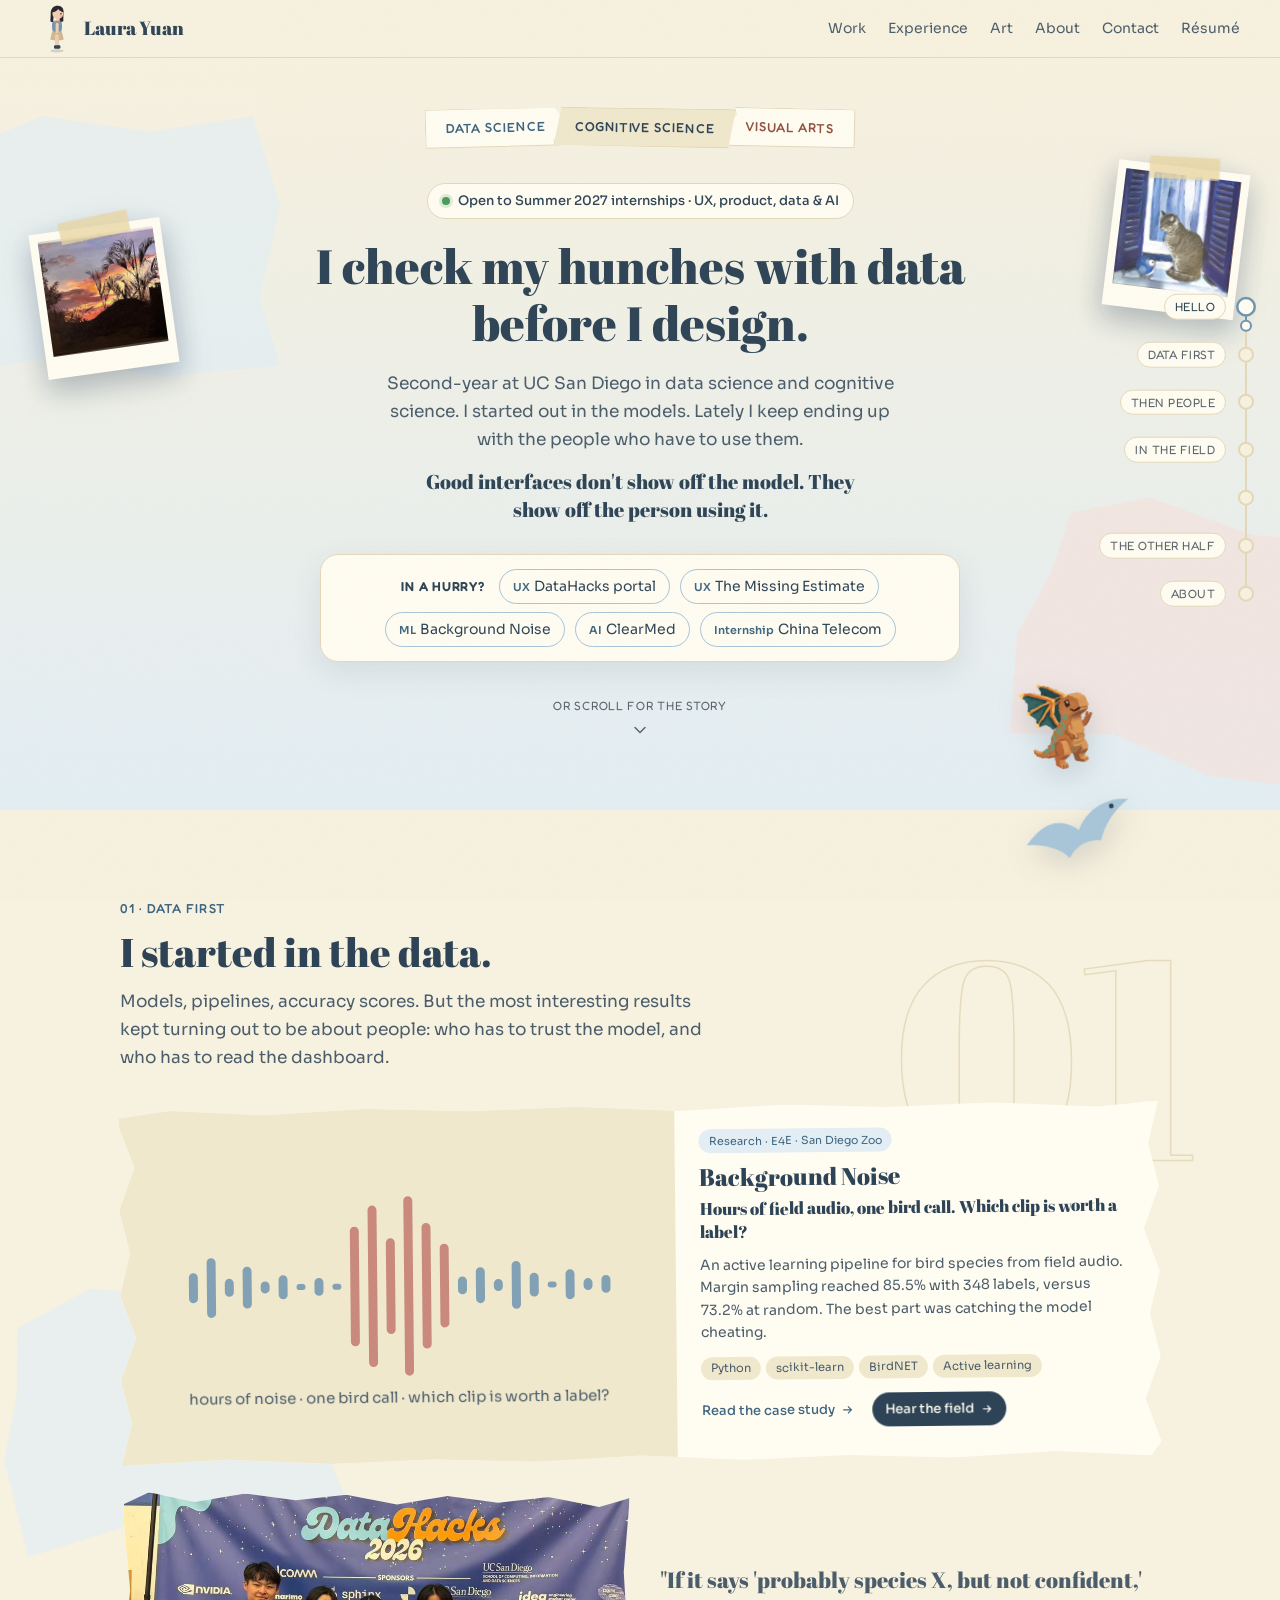
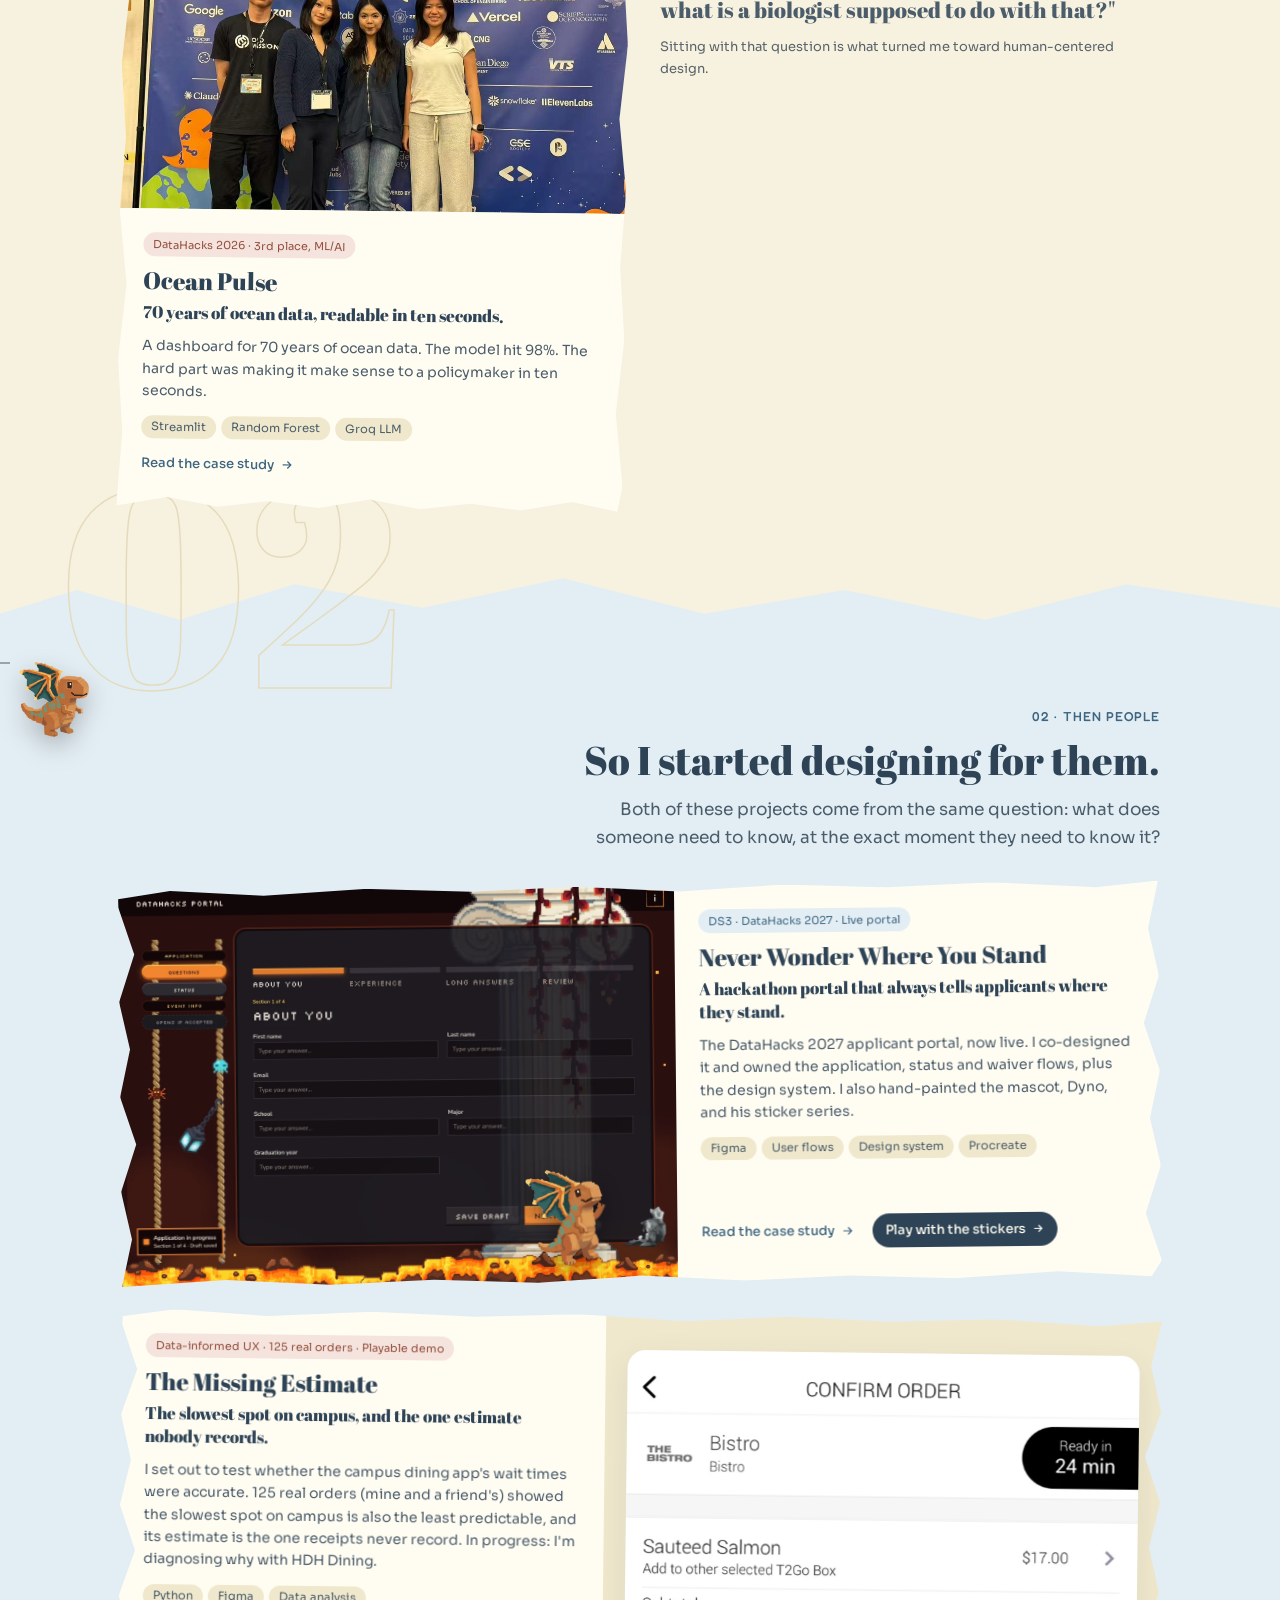
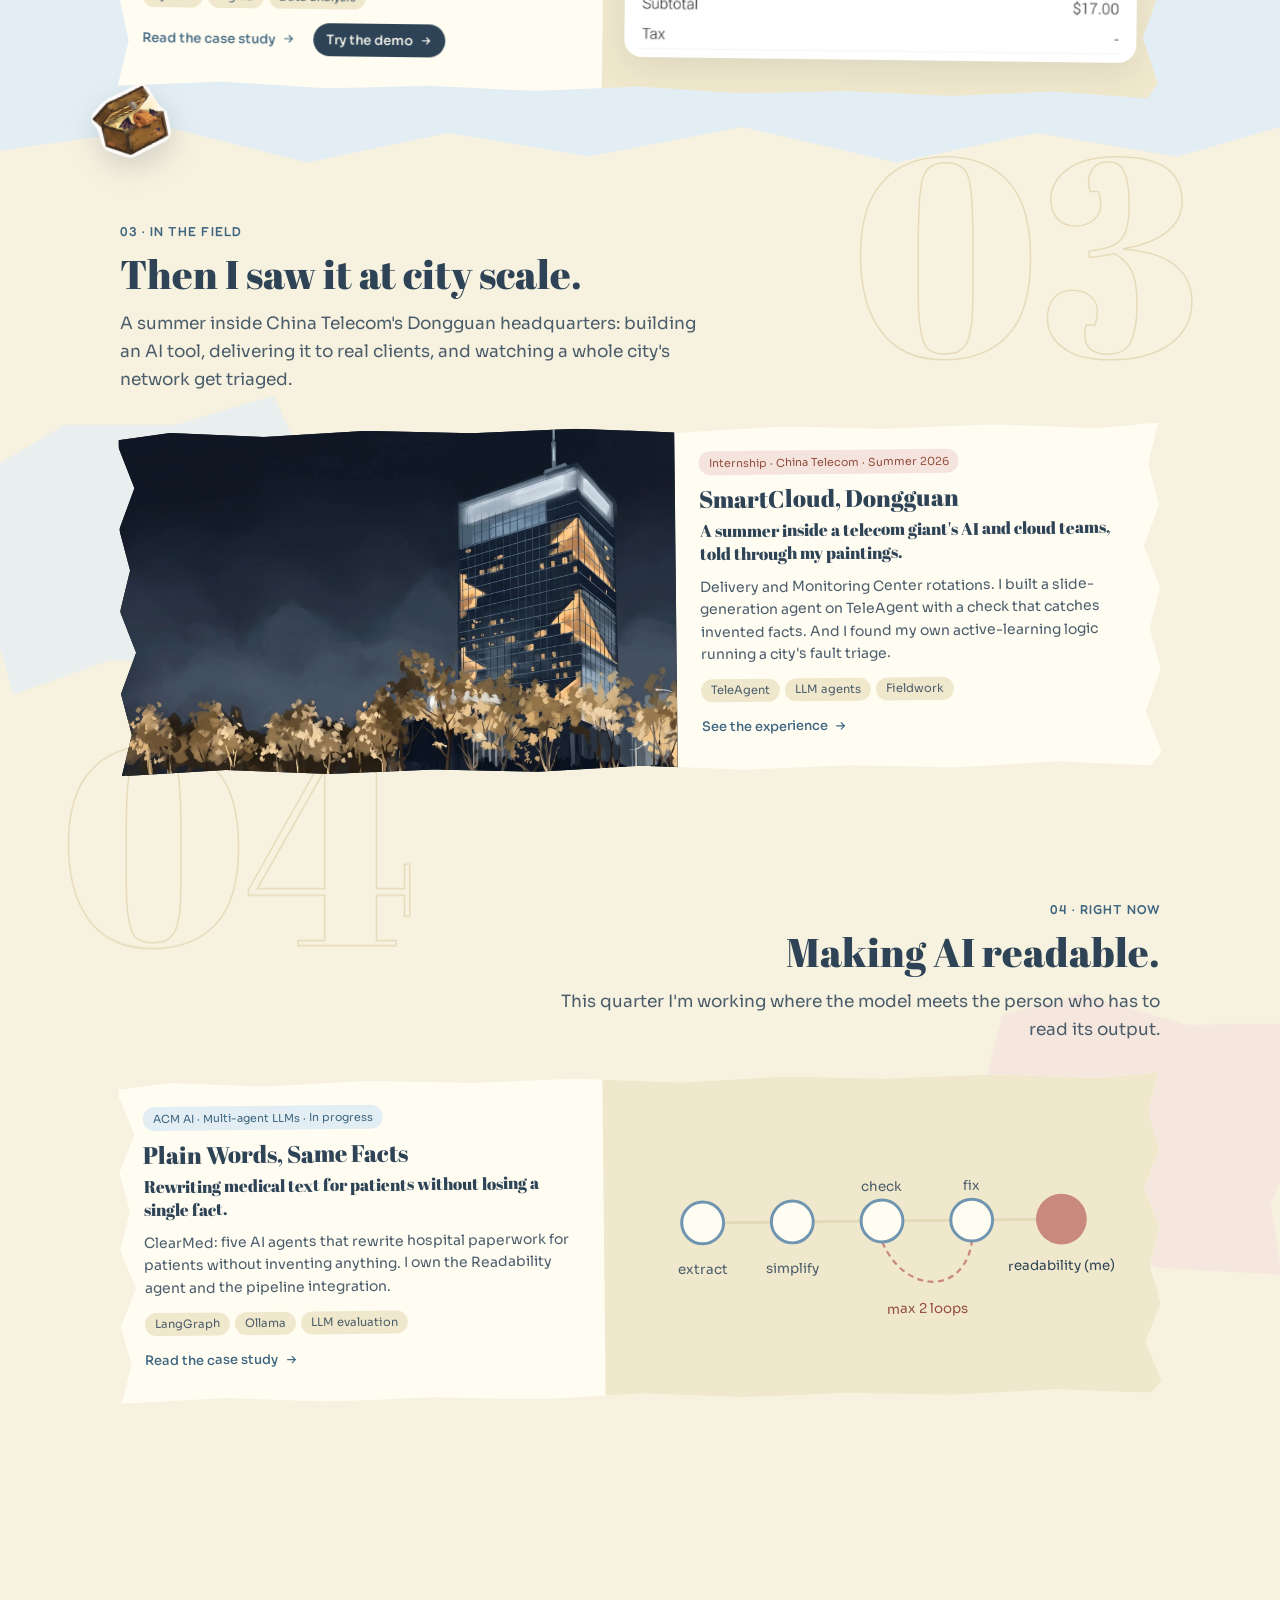
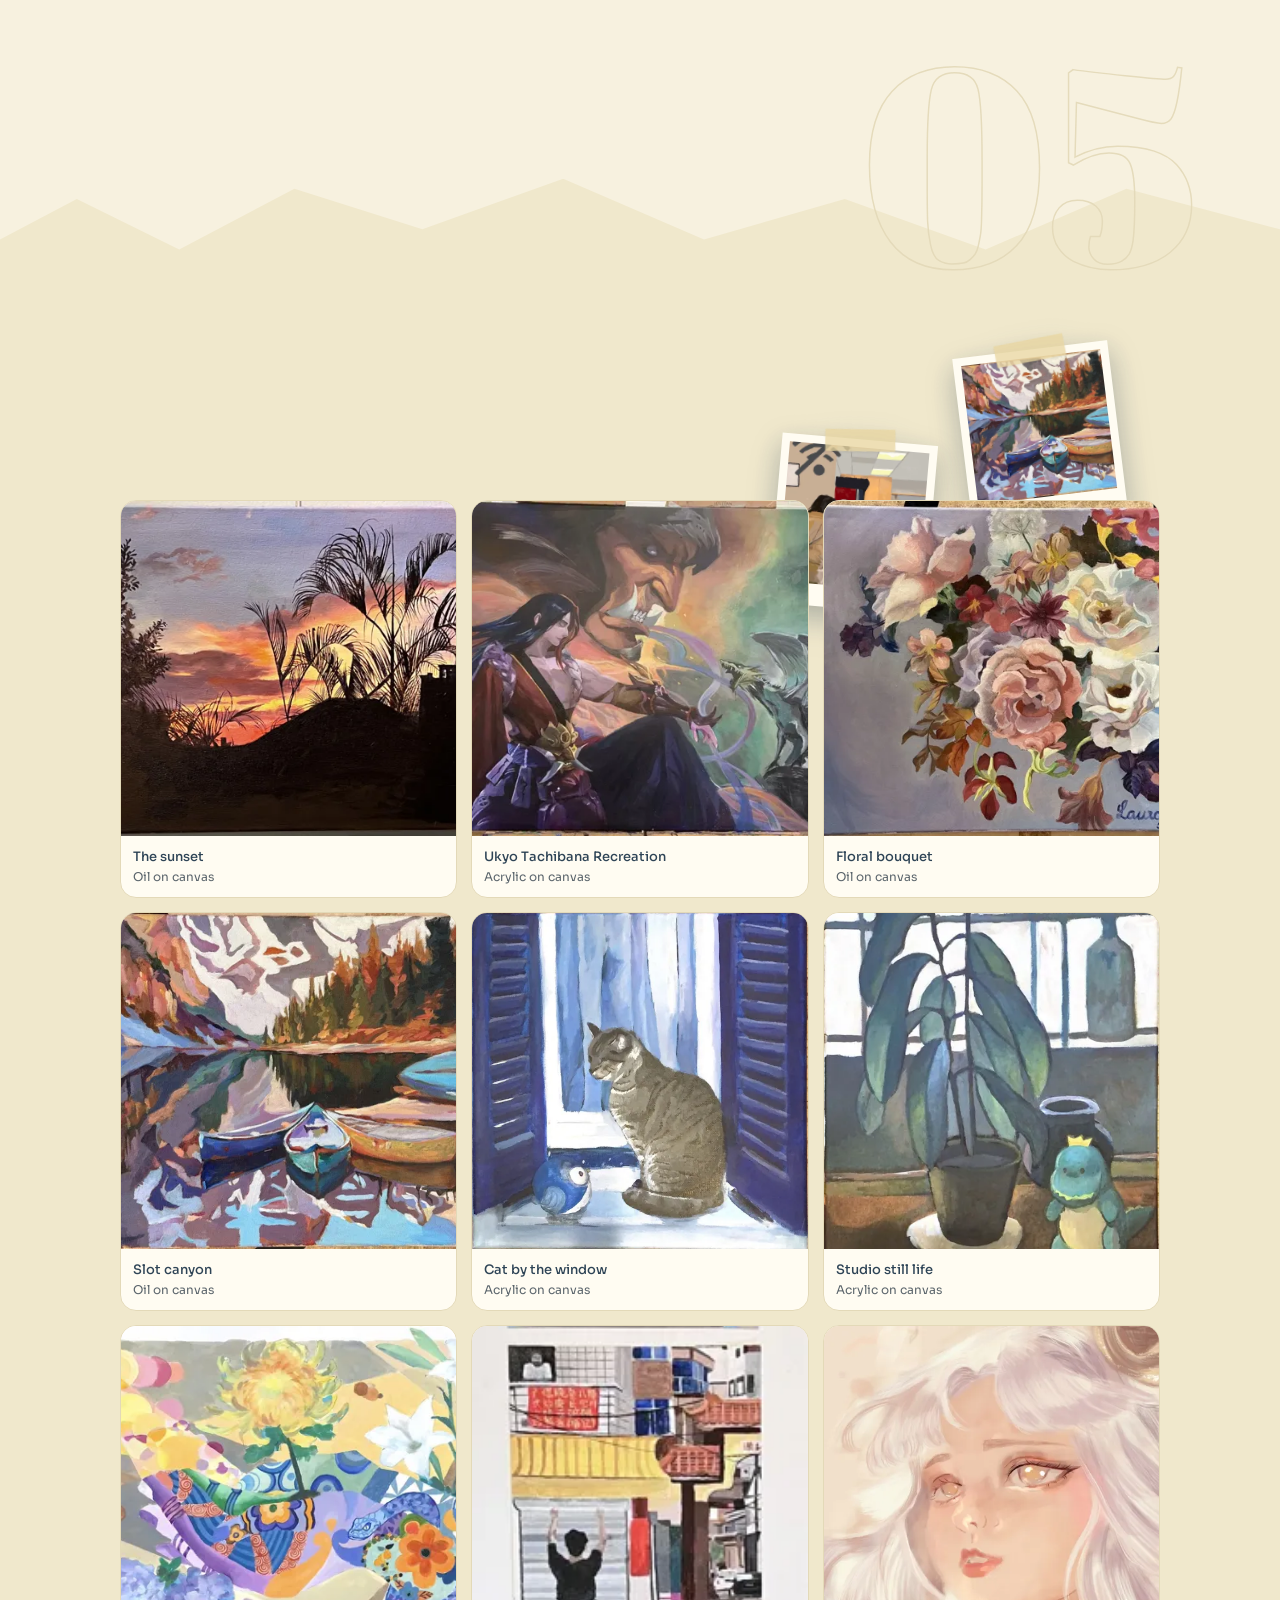
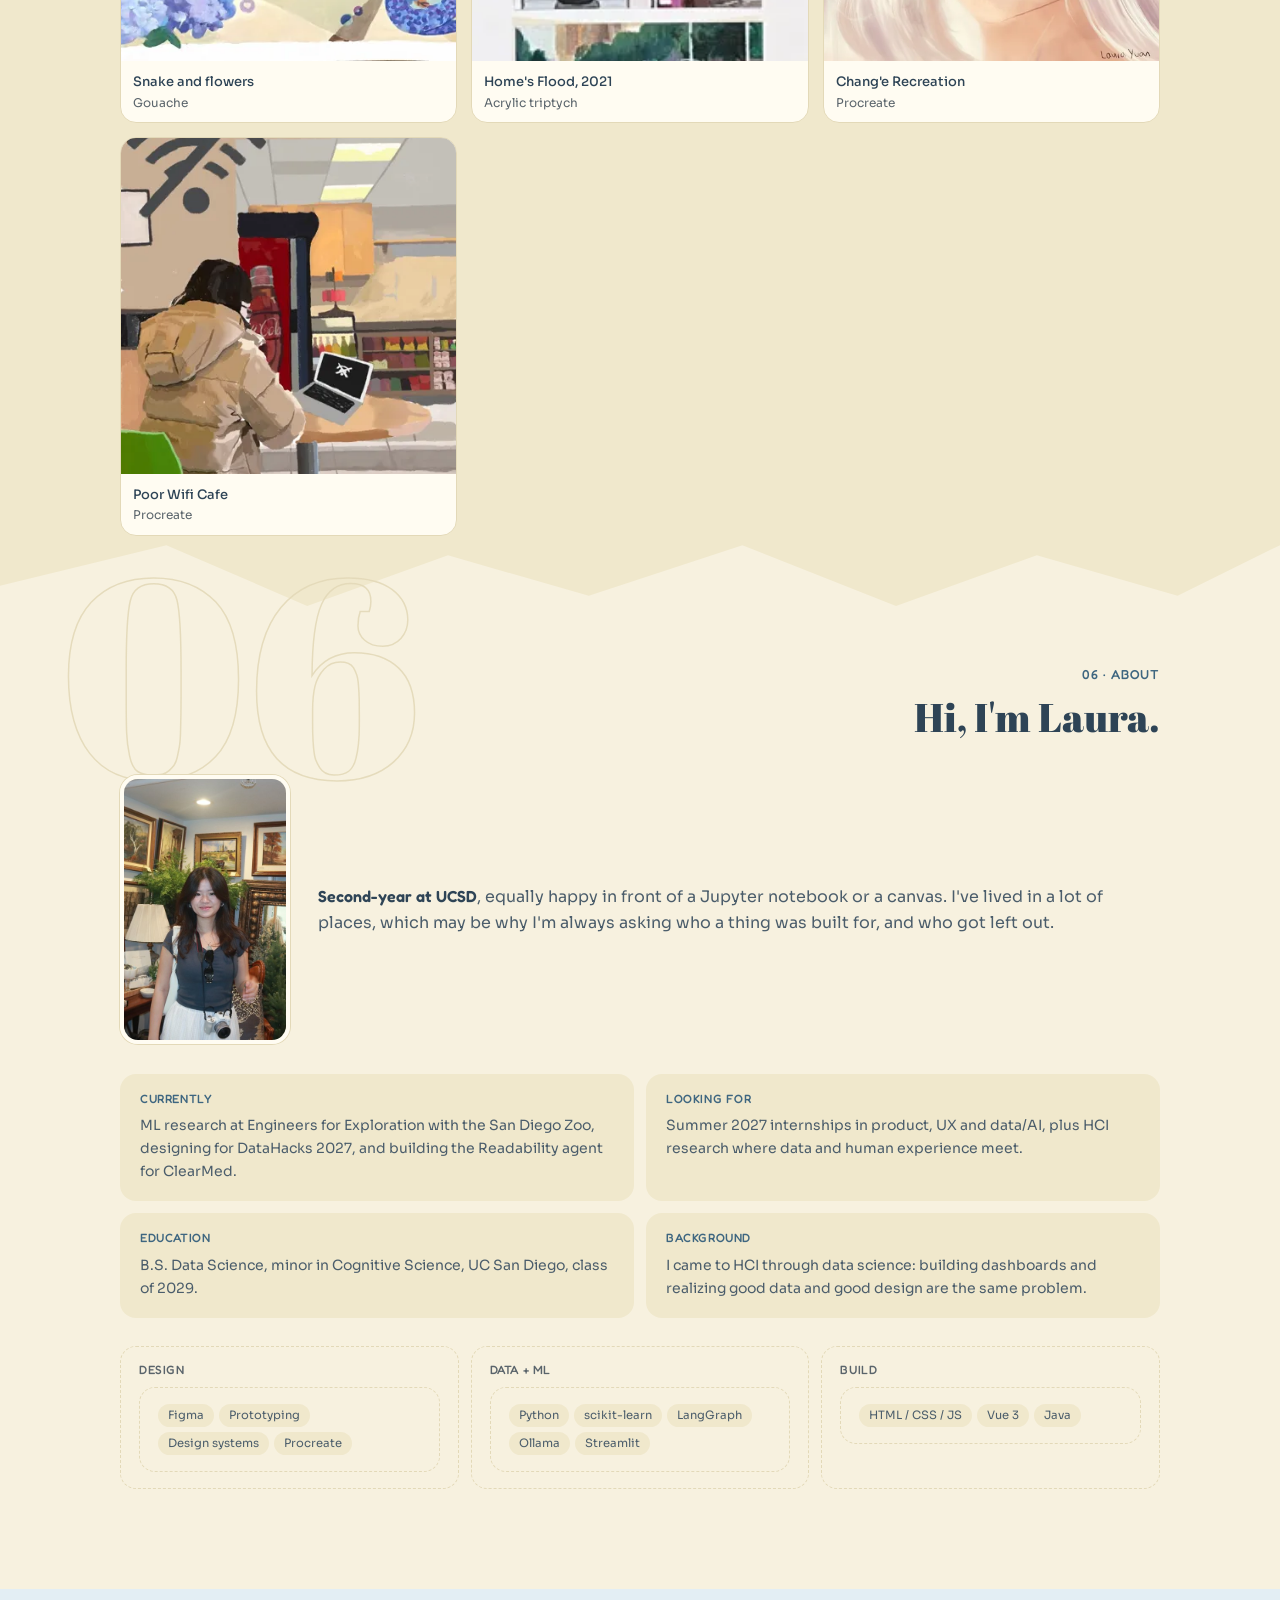
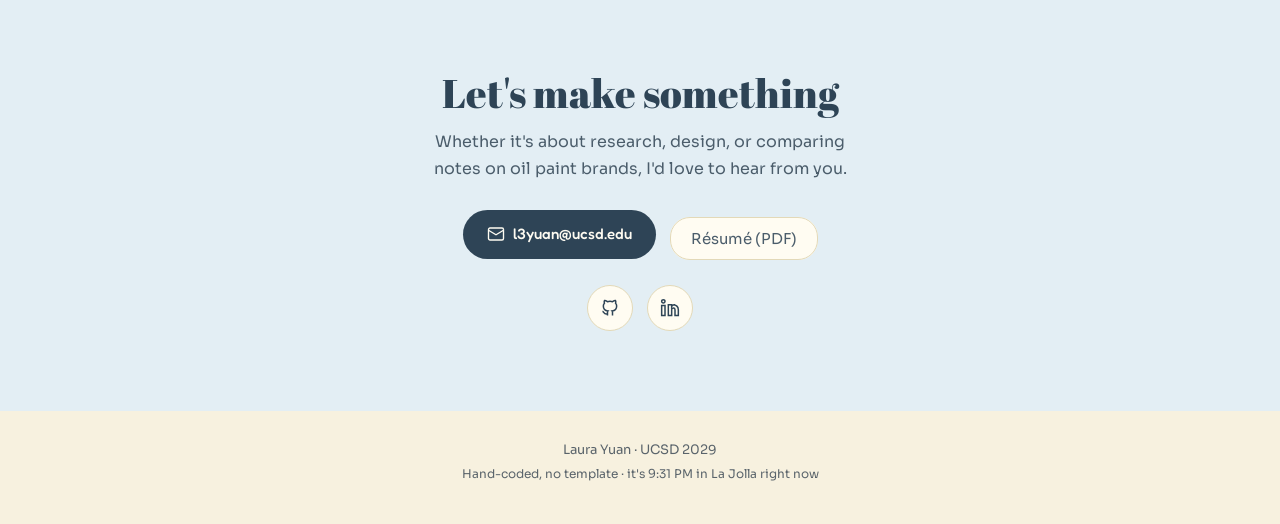
==== commit 8f705dcd: "Home: Missing Estimate card shows the real checkout screenshot Co-Authored-By: Claude Opus 5.5 <nore" ====
--- a/index.html
+++ b/index.html
@@ -153,13 +153,13 @@
       </article>
       <article class="card has-try wide flip reveal" data-r="pop">
         <div class="card-paper">
-        <div class="card-visual" style="background:var(--bg2);display:grid;place-items:center;padding:22px"><img src="assets/img/bistro-modal.jpg" alt="Triton2Go redesign: a warning modal before payment" loading="lazy" style="width:auto;height:auto;max-height:320px;max-width:100%;object-fit:contain;border-radius:18px;box-shadow:var(--shadow)"></div>
+        <div class="card-visual" style="background:var(--bg2);display:grid;place-items:center;padding:22px"><img src="assets/img/bistro-checkout.webp" alt="Triton2Go checkout at the Bistro showing Ready in 24 min, a number the emailed receipt never records" loading="lazy" style="width:auto;height:auto;max-height:320px;max-width:100%;object-fit:contain;border-radius:18px;box-shadow:var(--shadow)"></div>
         <div class="card-body">
           <span class="badge coral">Data-informed UX · 125 real orders · Playable demo</span>
           <h3><a class="card-link" href="work/bistro.html">The Missing Estimate</a></h3>
           <p class="hook">The slowest spot on campus, and the one estimate nobody records.</p>
           <p>I set out to test whether the campus dining app's wait times were accurate. 125 real orders (mine and a friend's) showed the slowest spot on campus is also the least predictable, and its estimate is the one receipts never record. In progress: I'm diagnosing why with HDH Dining.</p>
-          <div class="chips"><span class="chip">Python</span><span class="chip">Figma</span><span class="chip">Positive friction</span></div>
+          <div class="chips"><span class="chip">Python</span><span class="chip">Figma</span><span class="chip">Data analysis</span></div>
           <div class="card-actions"><span class="more">Read the case study <svg viewBox="0 0 24 24" fill="none" stroke="currentColor" stroke-width="2"><path d="M5 12h14M13 6l6 6-6 6"/></svg></span><a class="try-link" href="work/bistro.html#try">Try the demo <svg viewBox="0 0 24 24" fill="none" stroke="currentColor" stroke-width="2"><path d="M5 12h14M13 6l6 6-6 6"/></svg></a></div>
         </div>
         </div>
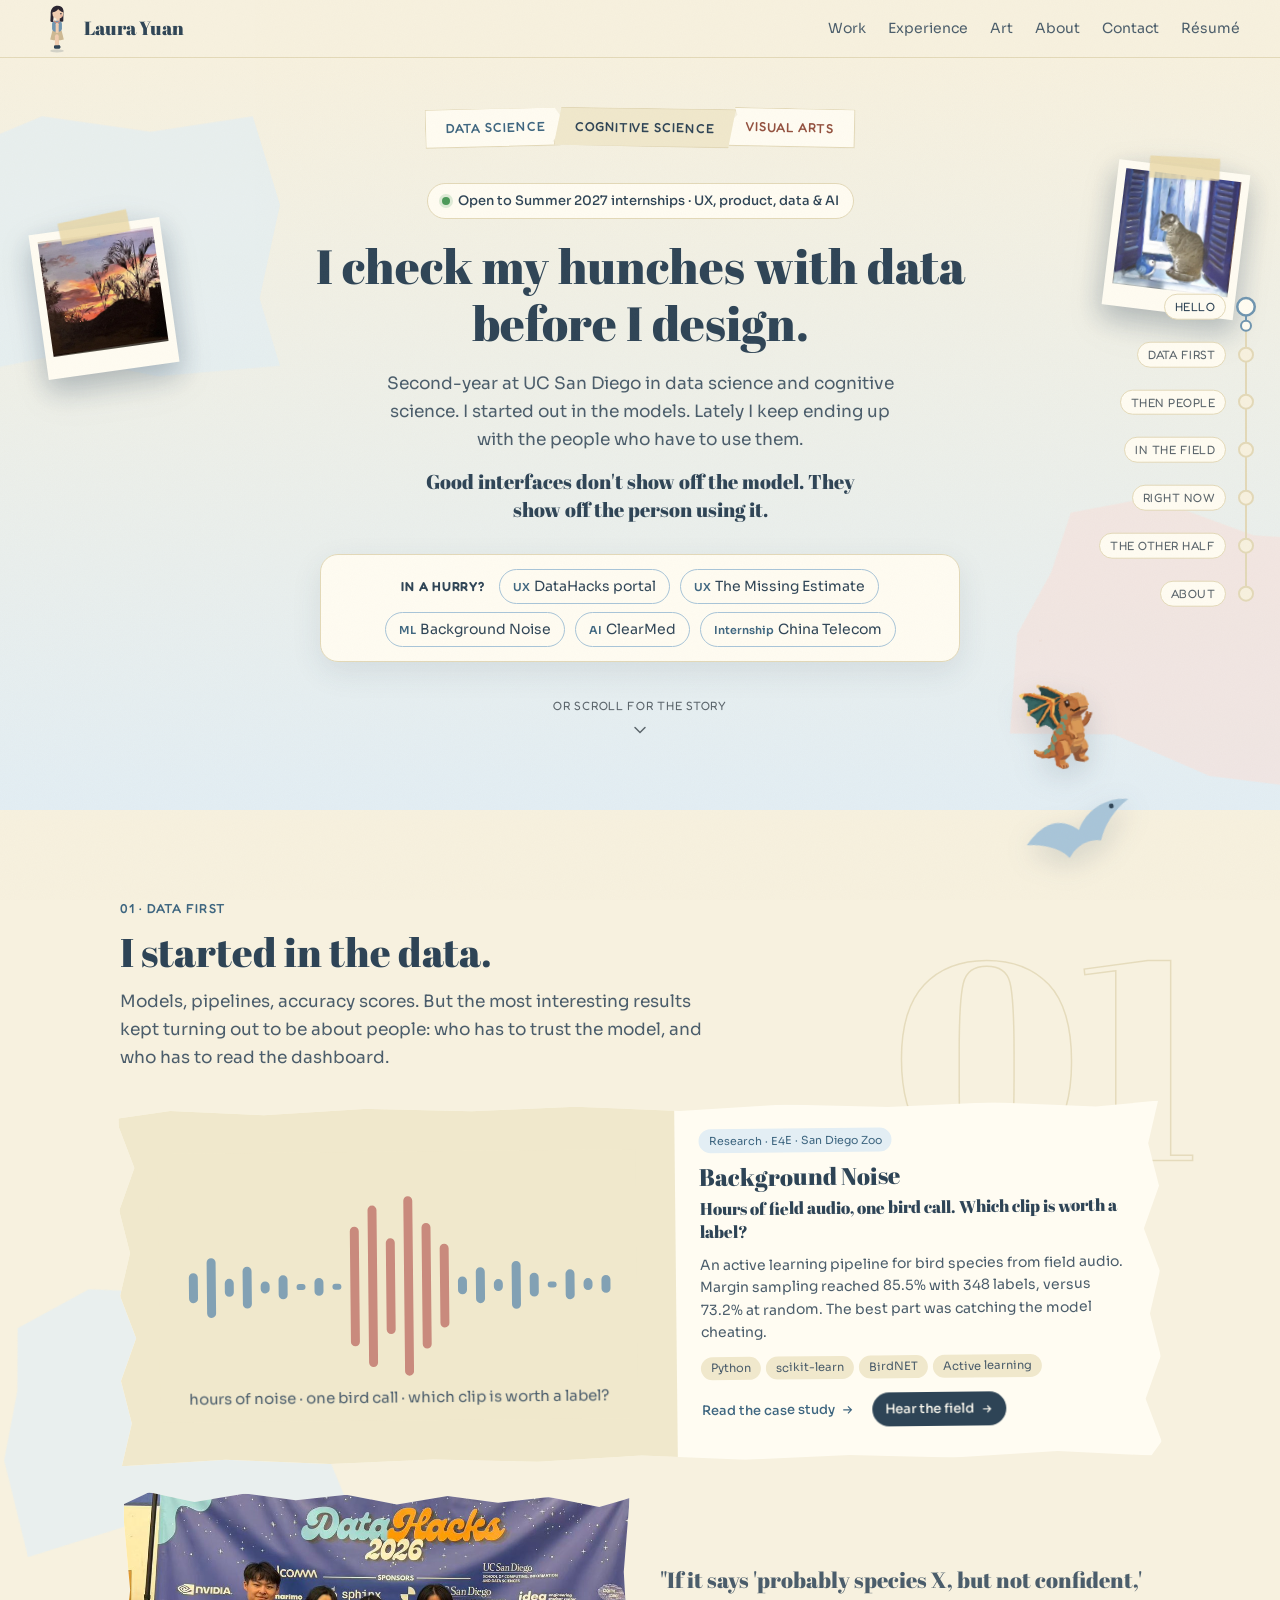
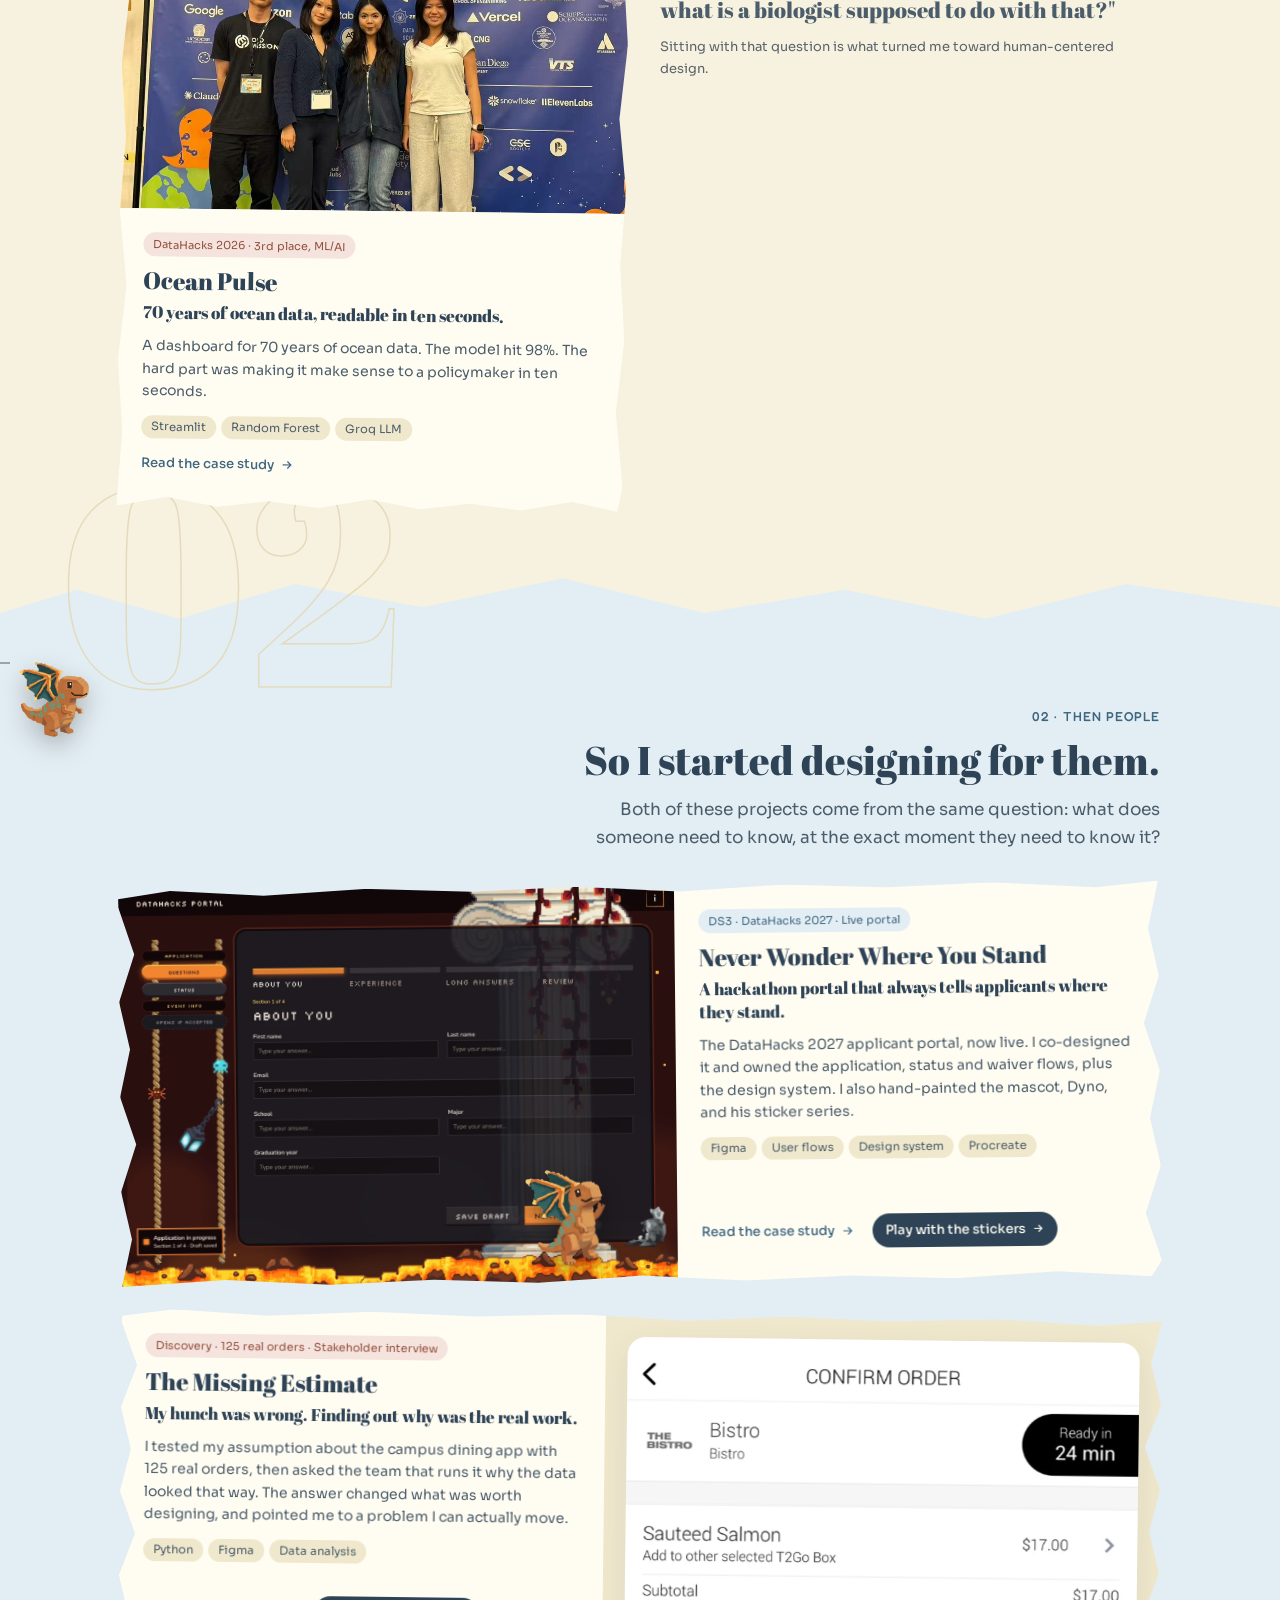
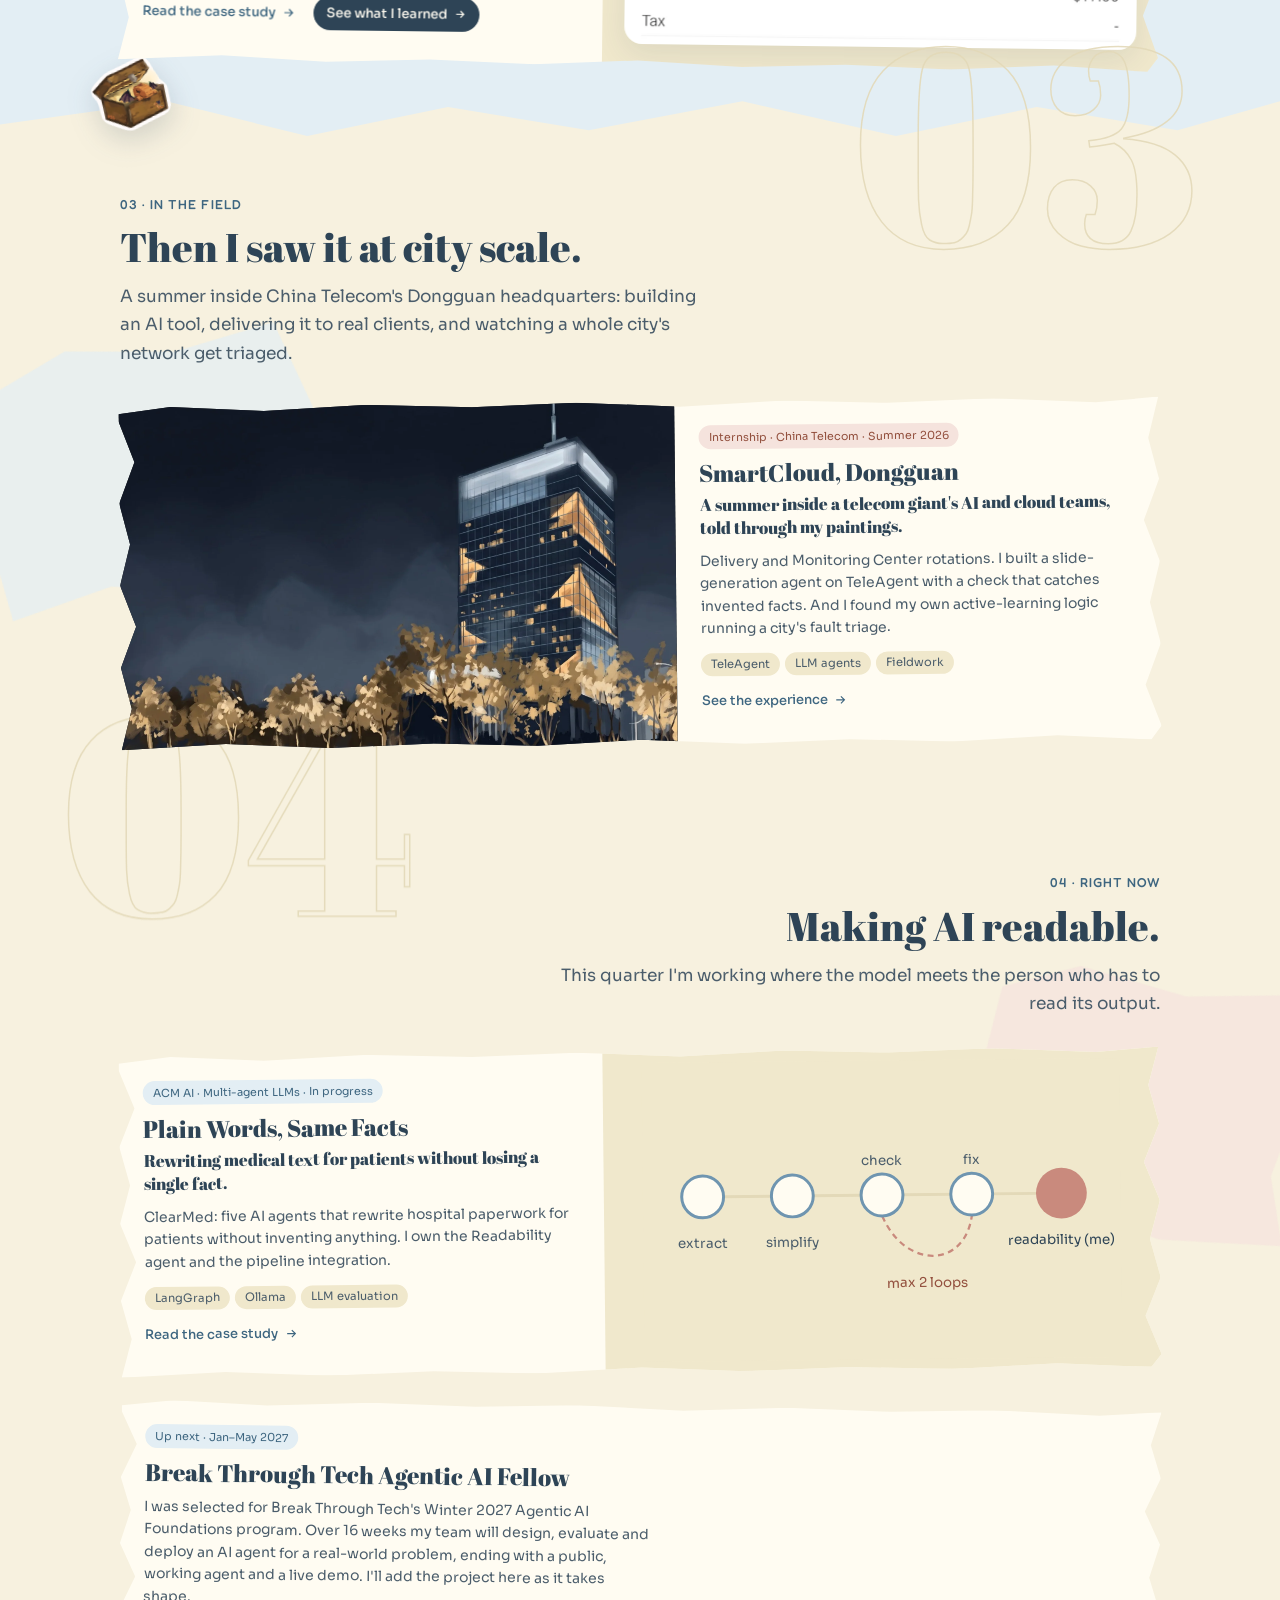
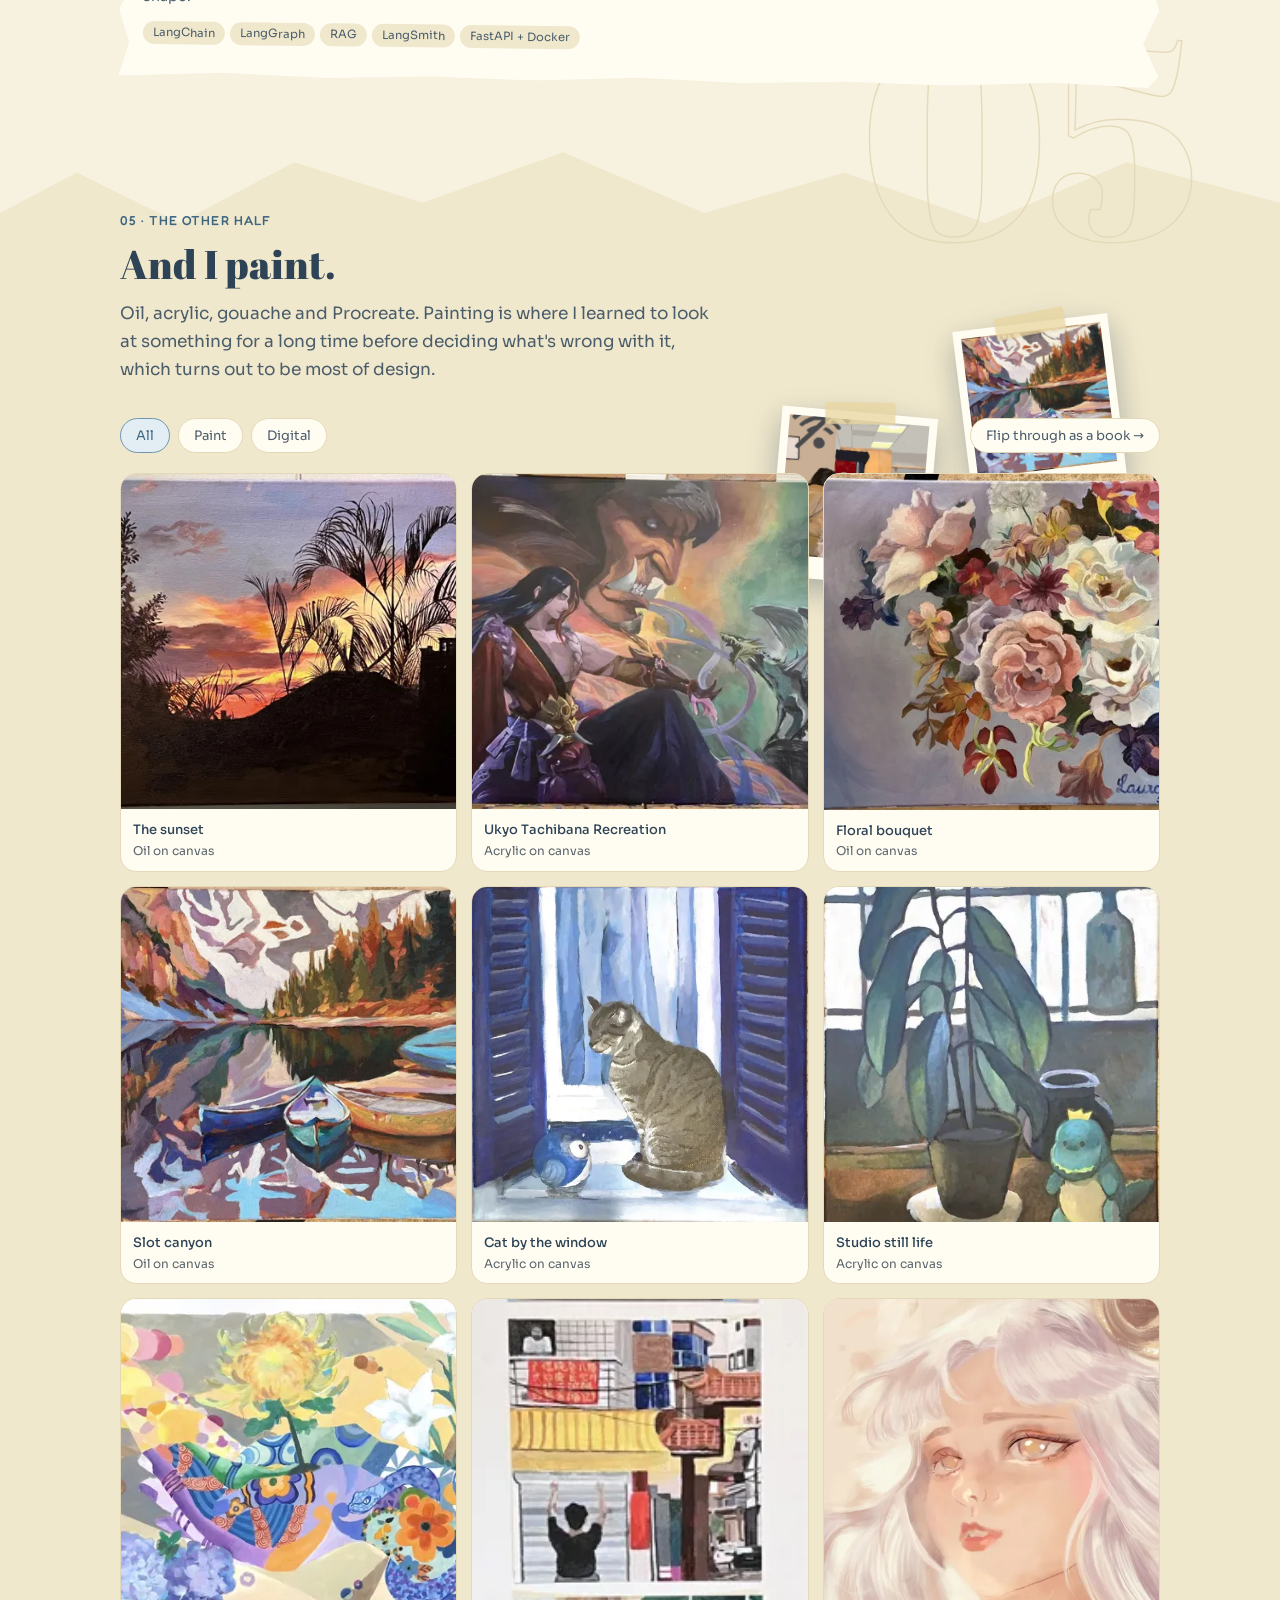
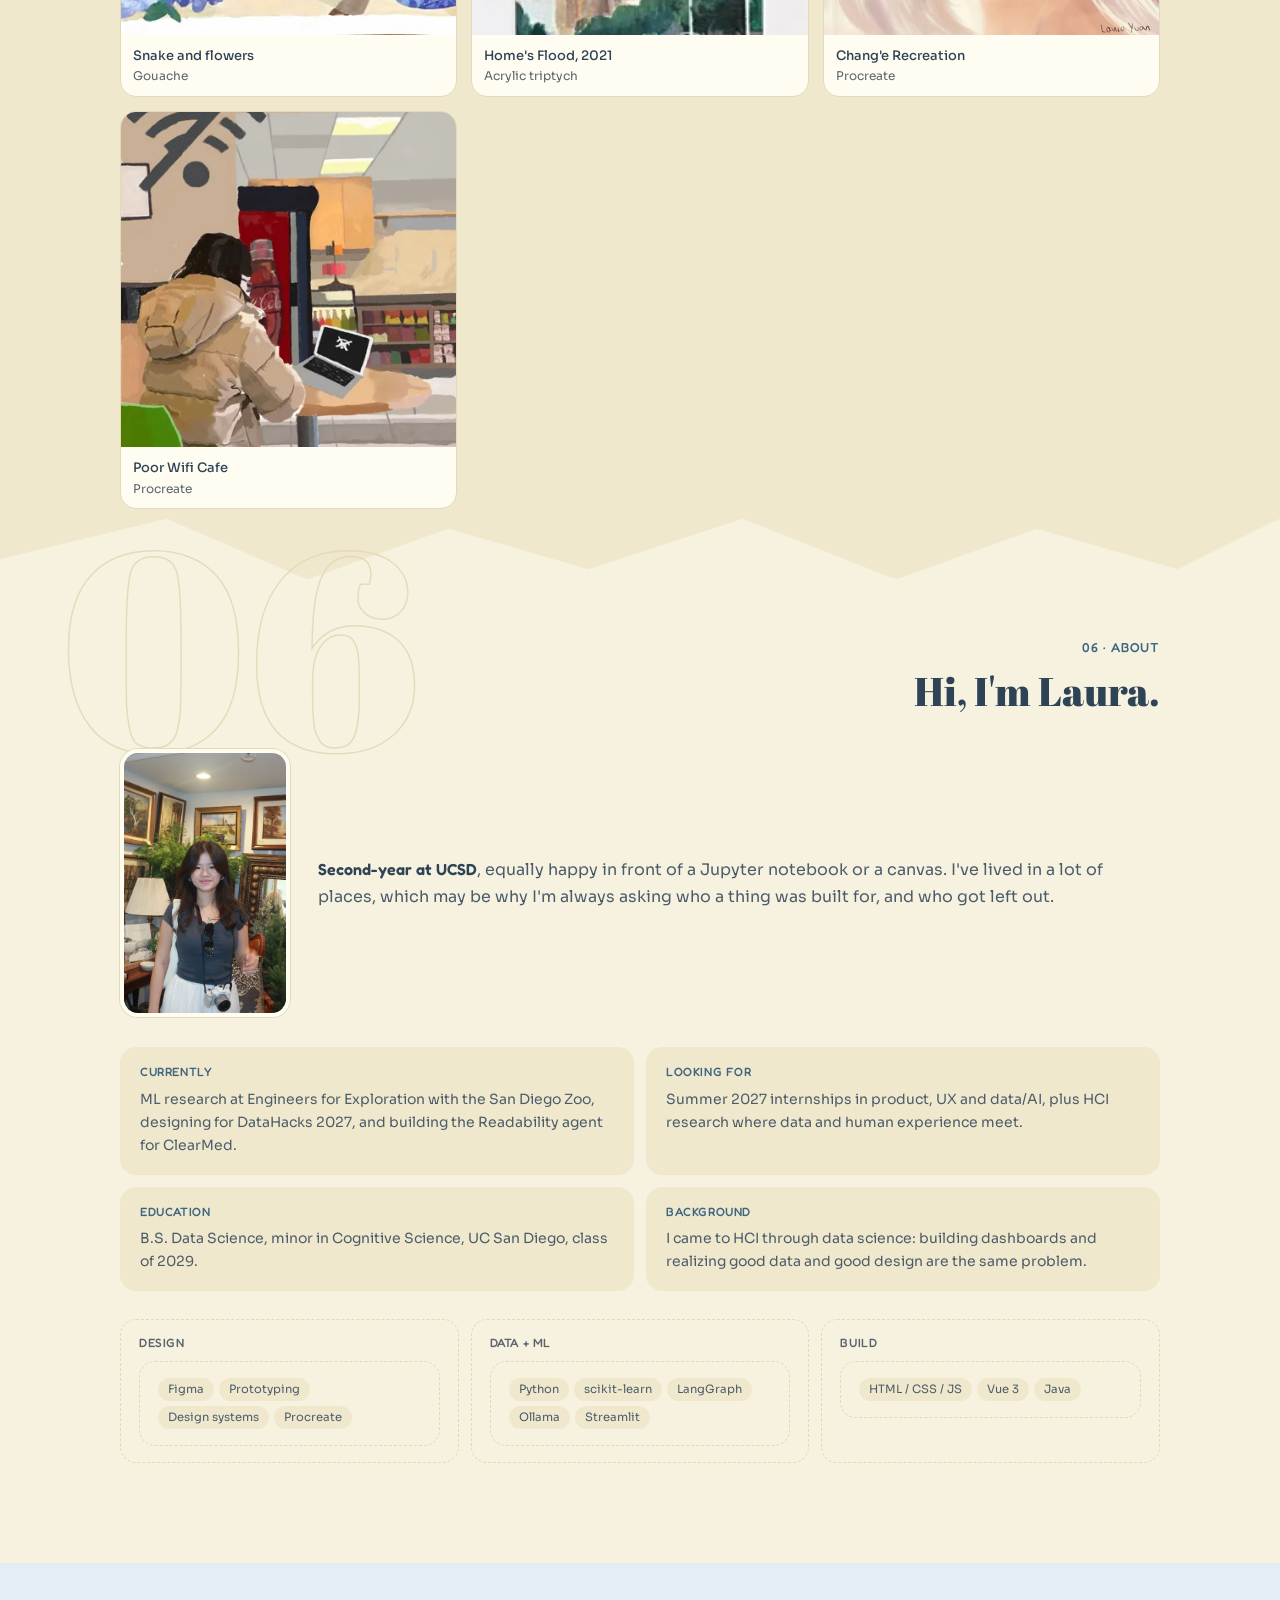
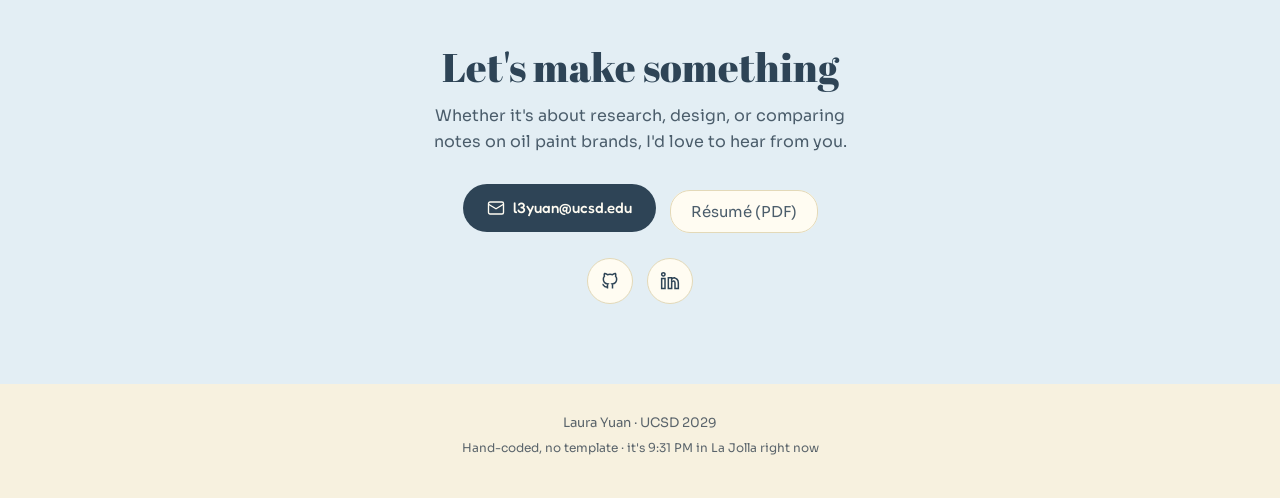
==== commit f6282793: "Missing Estimate: wrap up as a discovery story - HDH diagnosis, vendor fix, early prototype tucked a" ====
--- a/index.html
+++ b/index.html
@@ -155,12 +155,12 @@
         <div class="card-paper">
         <div class="card-visual" style="background:var(--bg2);display:grid;place-items:center;padding:22px"><img src="assets/img/bistro-checkout.webp" alt="Triton2Go checkout at the Bistro showing Ready in 24 min, a number the emailed receipt never records" loading="lazy" style="width:auto;height:auto;max-height:320px;max-width:100%;object-fit:contain;border-radius:18px;box-shadow:var(--shadow)"></div>
         <div class="card-body">
-          <span class="badge coral">Data-informed UX · 125 real orders · Playable demo</span>
+          <span class="badge coral">Discovery · 125 real orders · Stakeholder interview</span>
           <h3><a class="card-link" href="work/bistro.html">The Missing Estimate</a></h3>
-          <p class="hook">The slowest spot on campus, and the one estimate nobody records.</p>
-          <p>I set out to test whether the campus dining app's wait times were accurate. 125 real orders (mine and a friend's) showed the slowest spot on campus is also the least predictable, and its estimate is the one receipts never record. In progress: I'm diagnosing why with HDH Dining.</p>
+          <p class="hook">My hunch was wrong. Finding out why was the real work.</p>
+          <p>I tested my assumption about the campus dining app with 125 real orders, then asked the team that runs it why the data looked that way. The answer changed what was worth designing, and pointed me to a problem I can actually move.</p>
           <div class="chips"><span class="chip">Python</span><span class="chip">Figma</span><span class="chip">Data analysis</span></div>
-          <div class="card-actions"><span class="more">Read the case study <svg viewBox="0 0 24 24" fill="none" stroke="currentColor" stroke-width="2"><path d="M5 12h14M13 6l6 6-6 6"/></svg></span><a class="try-link" href="work/bistro.html#try">Try the demo <svg viewBox="0 0 24 24" fill="none" stroke="currentColor" stroke-width="2"><path d="M5 12h14M13 6l6 6-6 6"/></svg></a></div>
+          <div class="card-actions"><span class="more">Read the case study <svg viewBox="0 0 24 24" fill="none" stroke="currentColor" stroke-width="2"><path d="M5 12h14M13 6l6 6-6 6"/></svg></span><a class="try-link" href="work/bistro.html#diagnosis">See what I learned <svg viewBox="0 0 24 24" fill="none" stroke="currentColor" stroke-width="2"><path d="M5 12h14M13 6l6 6-6 6"/></svg></a></div>
         </div>
         </div>
       </article>
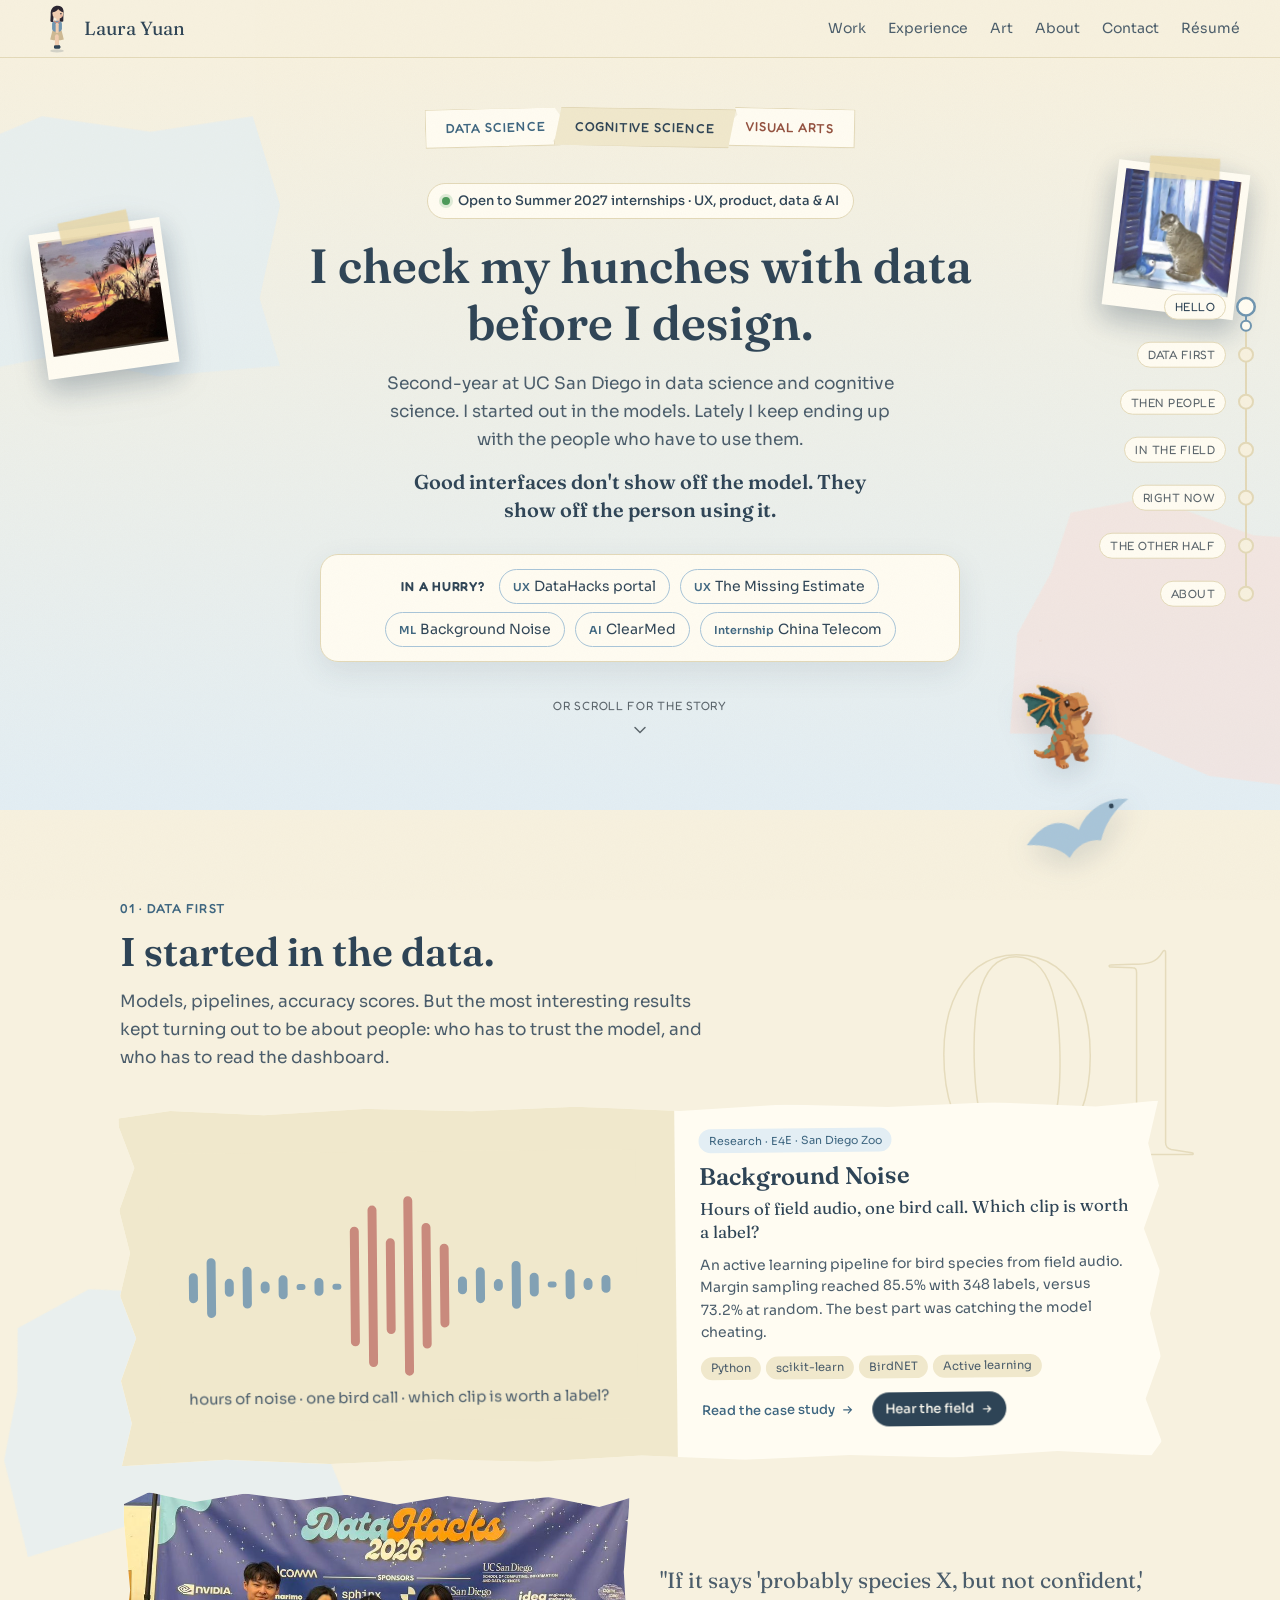
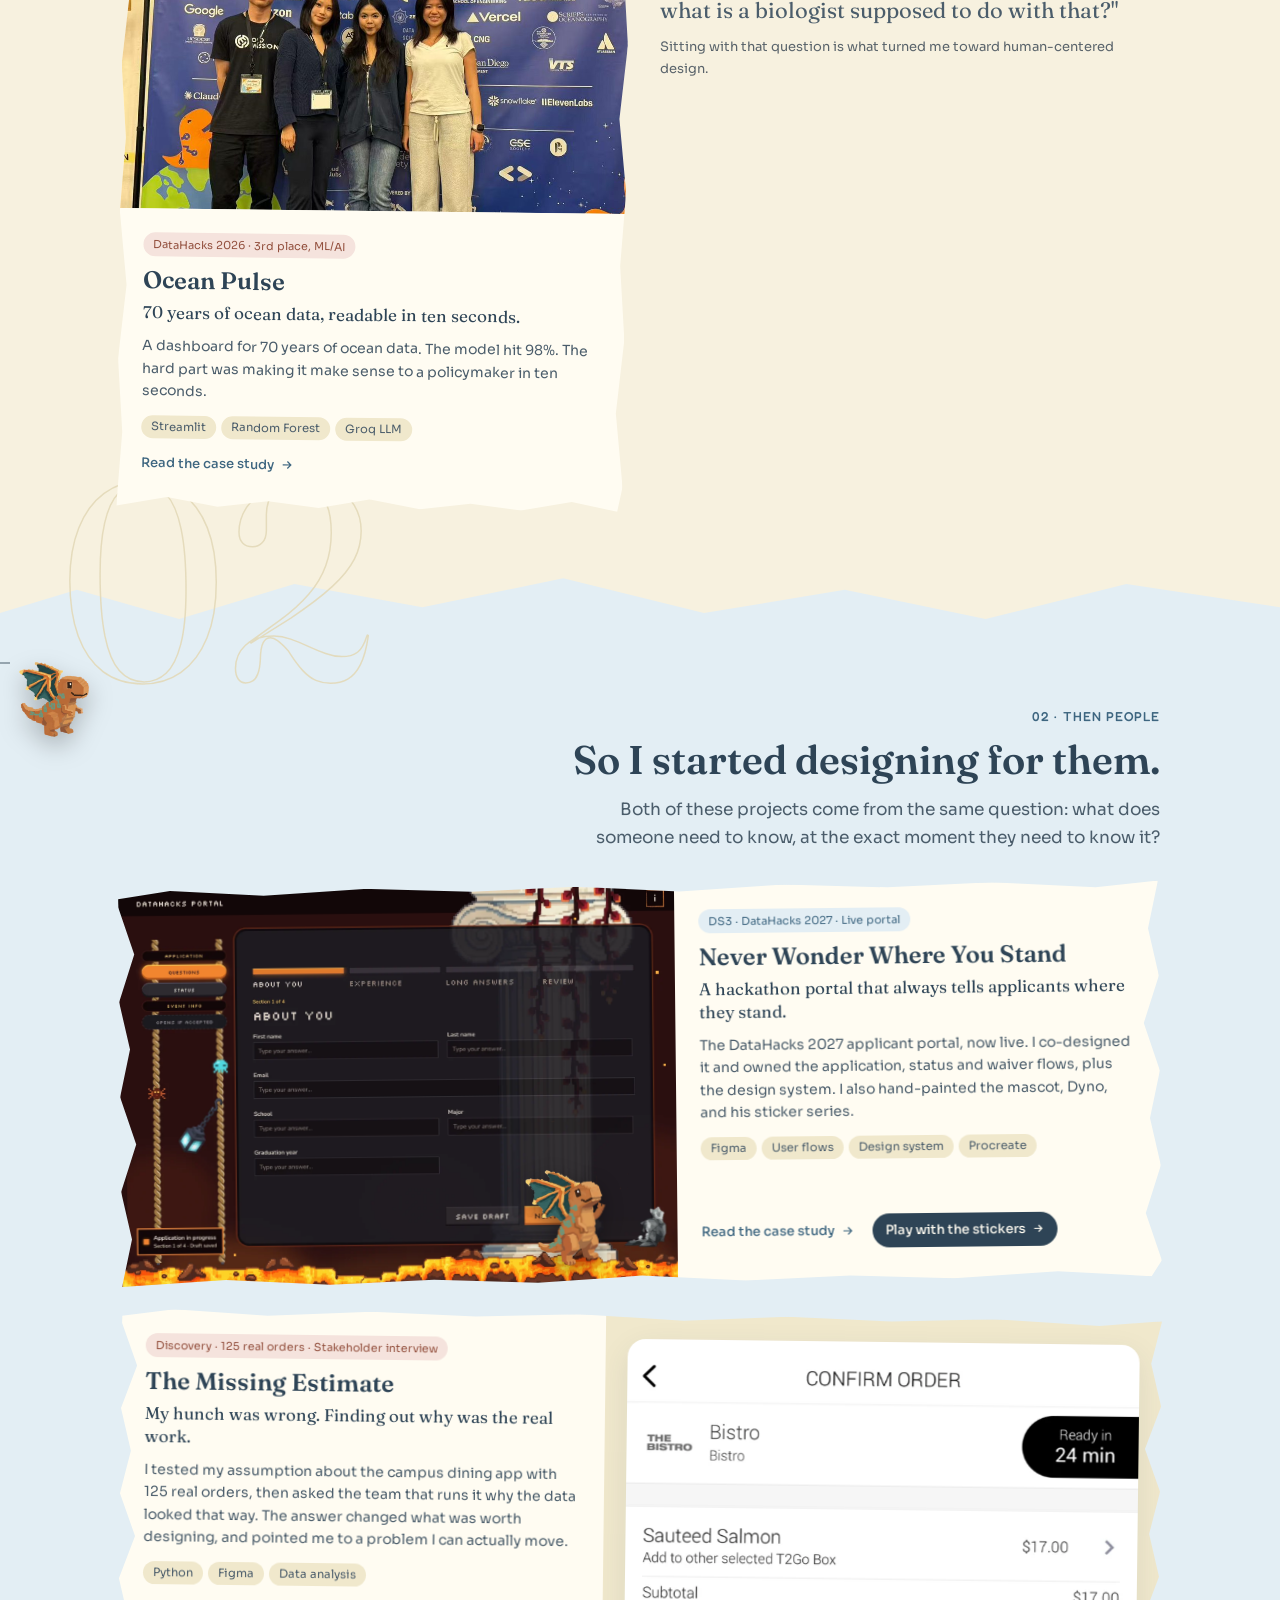
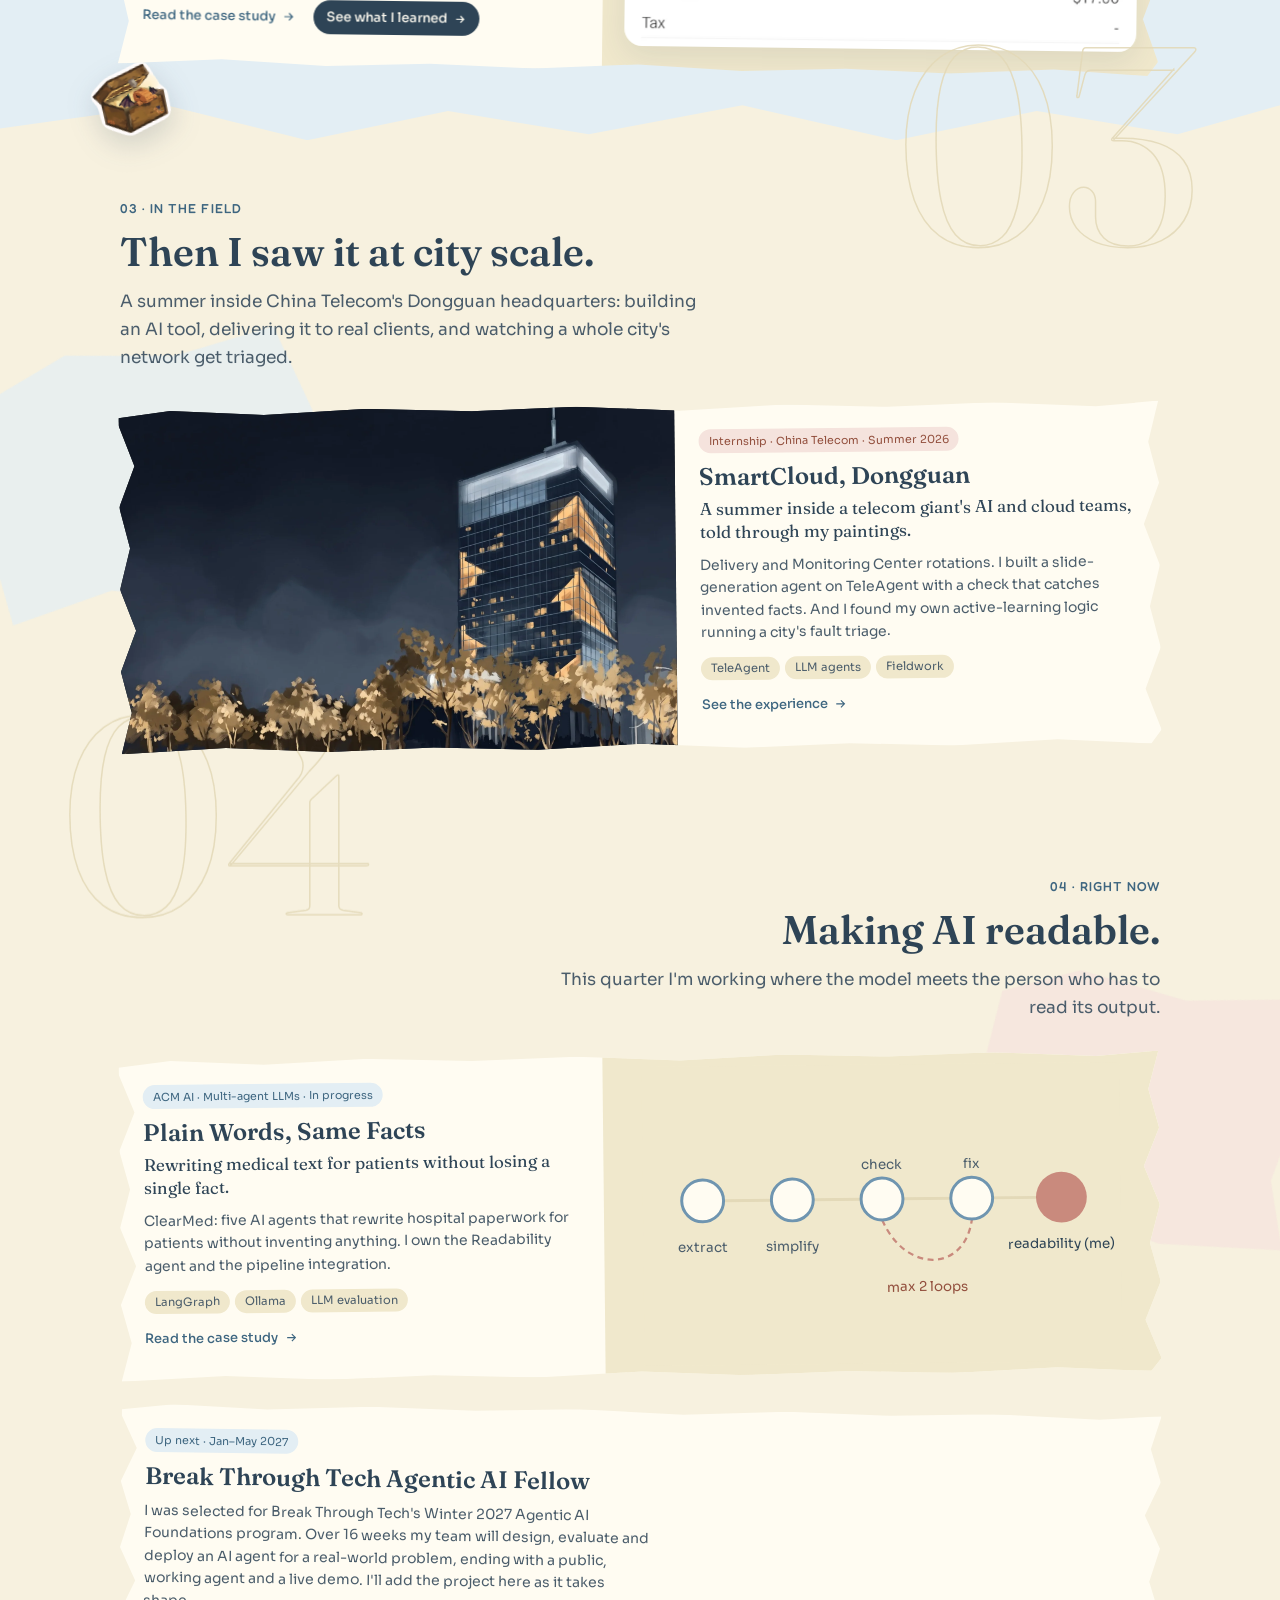
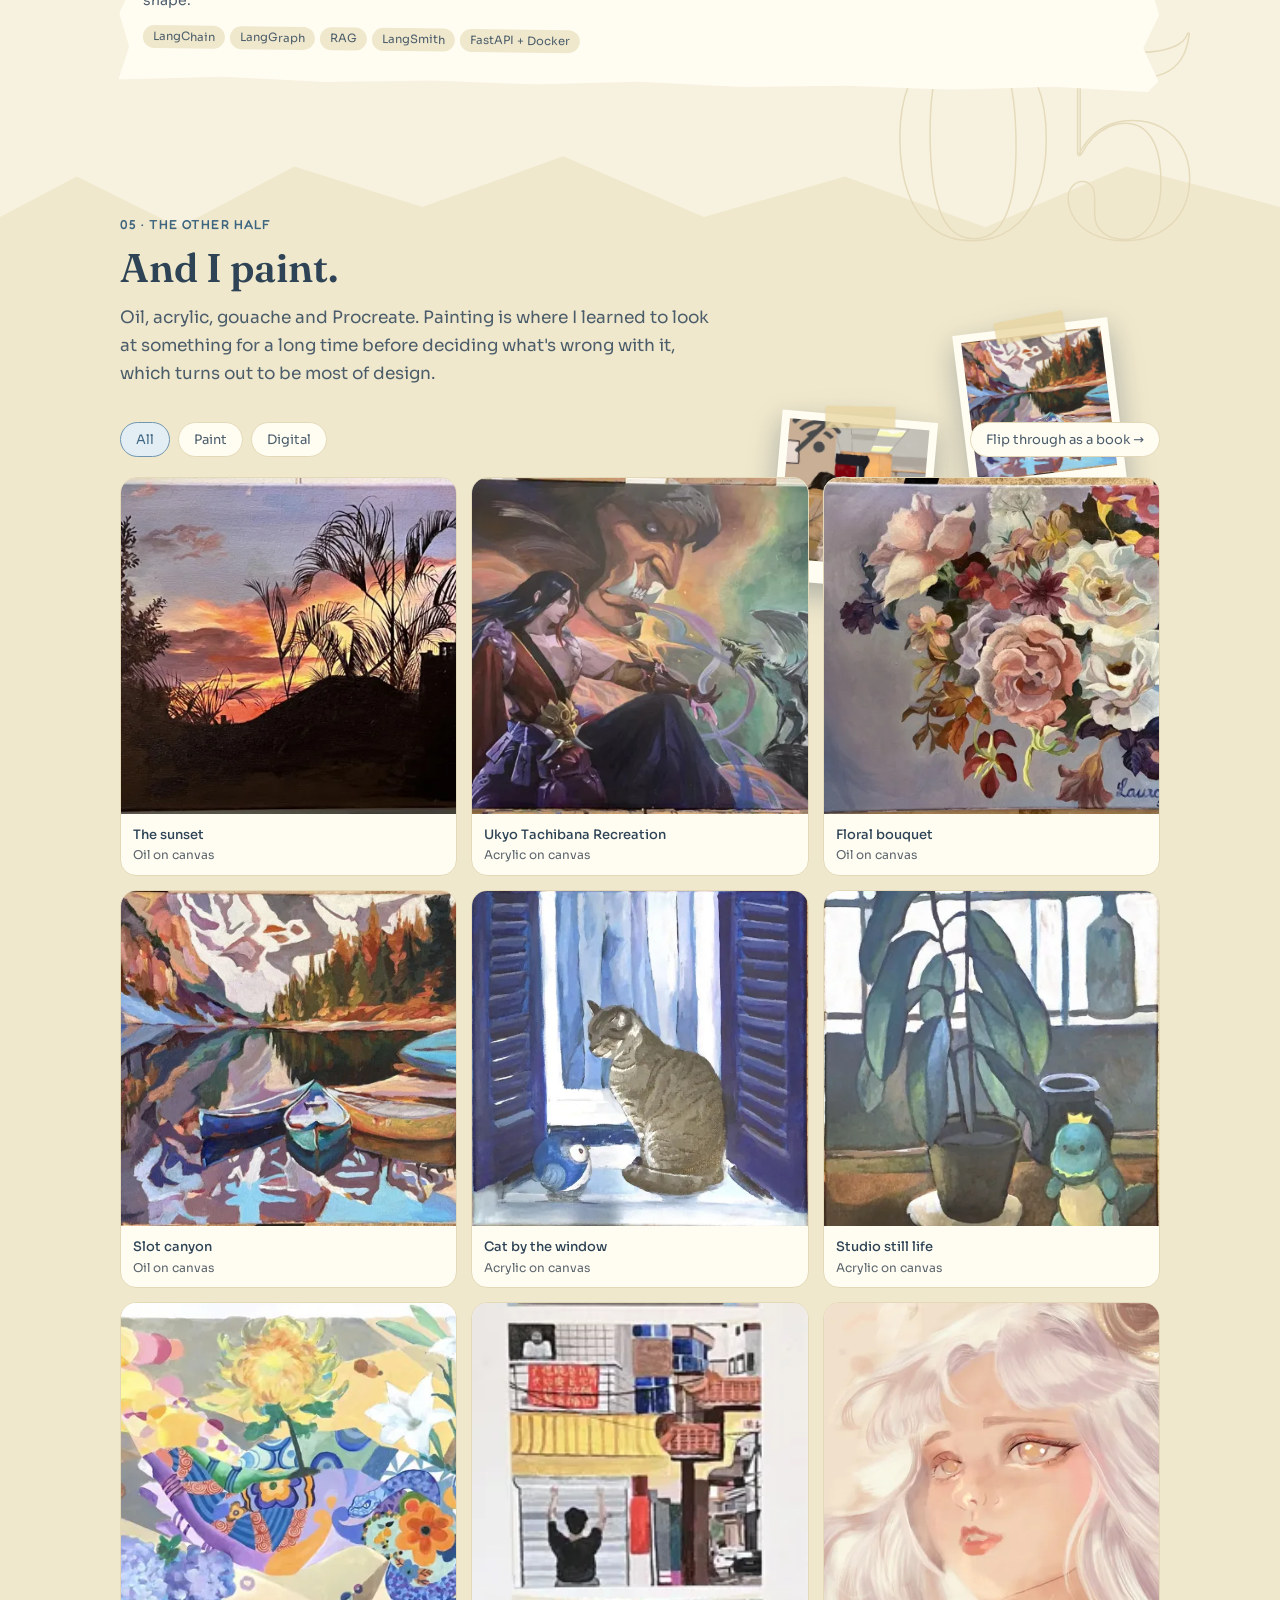
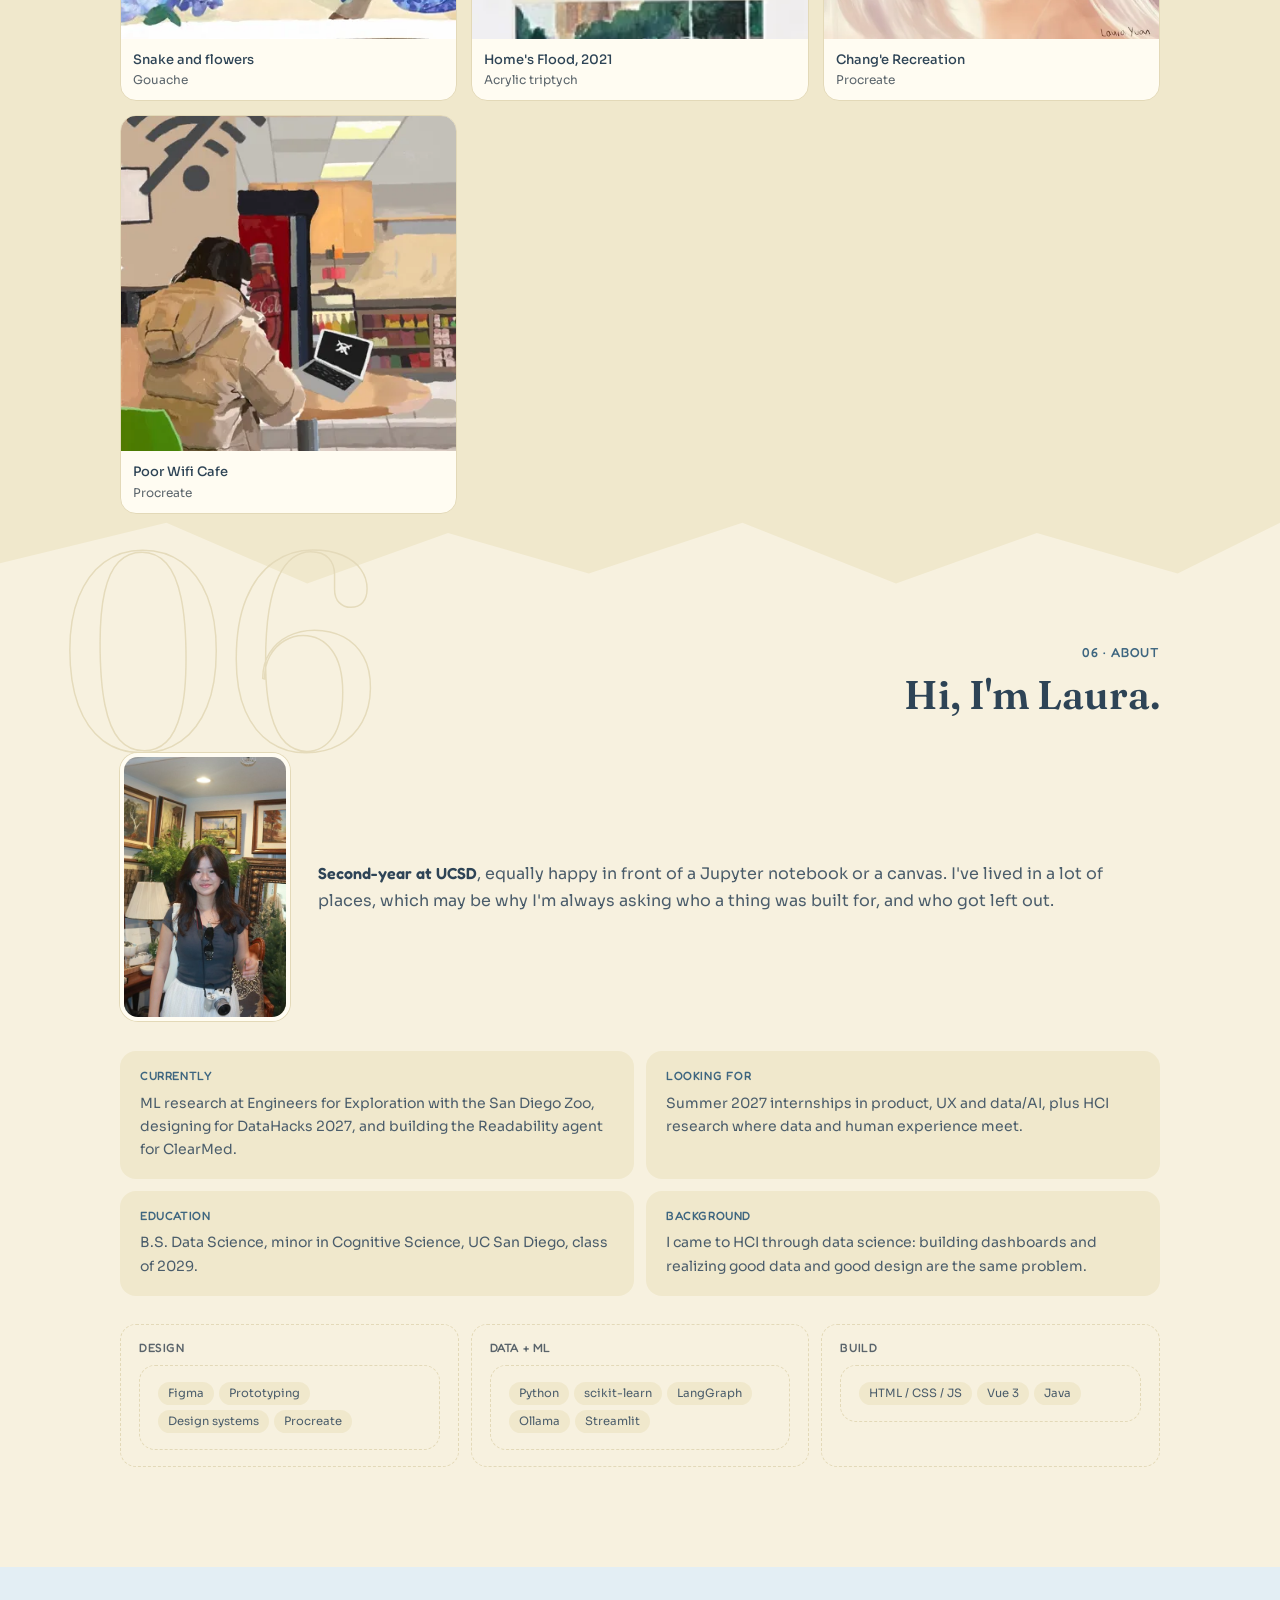
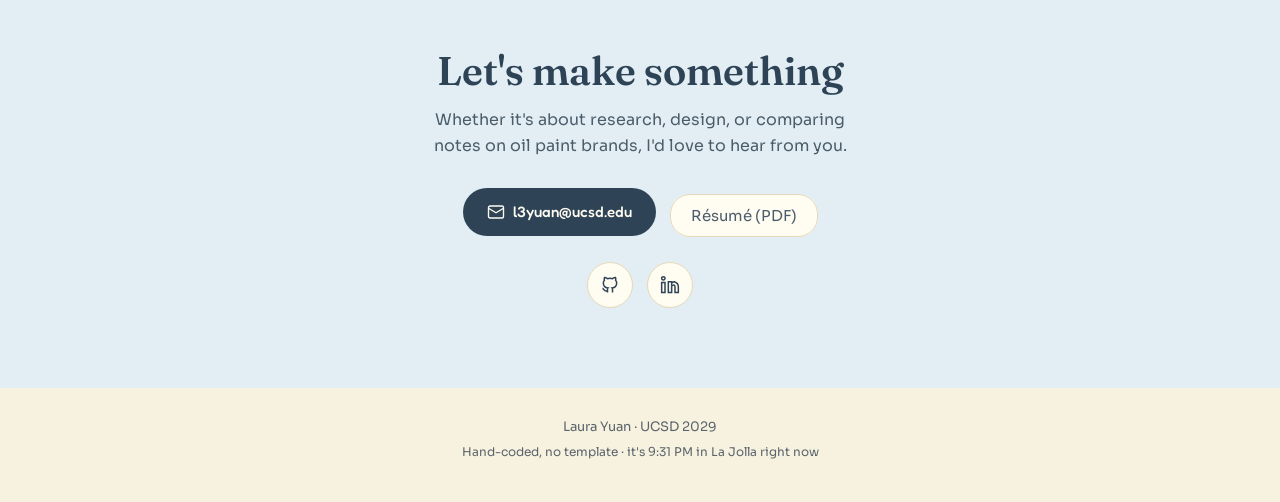
==== commit 8aa7d772: "Switch display font to Fraunces for readability; fix subtitle punctuation Co-Authored-By: Claude Opu" ====
--- a/index.html
+++ b/index.html
@@ -14,7 +14,7 @@
   <link rel="icon" href="data:image/svg+xml,<svg xmlns=%22http://www.w3.org/2000/svg%22 viewBox=%220 0 100 100%22><circle cx=%2250%22 cy=%2250%22 r=%2245%22 fill=%22%23F7F1DF%22/><circle cx=%2250%22 cy=%2250%22 r=%2230%22 fill=%22none%22 stroke=%22%236F95B0%22 stroke-width=%226%22/><circle cx=%2250%22 cy=%2250%22 r=%2210%22 fill=%22%23C98A7D%22/></svg>">
   <link rel="preconnect" href="https://fonts.googleapis.com">
   <link rel="preconnect" href="https://fonts.gstatic.com" crossorigin>
-  <link href="https://fonts.googleapis.com/css2?family=Abril+Fatface&family=Fredoka:wght@500;600&family=Sora:wght@400;500&display=swap" rel="stylesheet">
+  <link href="https://fonts.googleapis.com/css2?family=Fraunces:opsz,wght@9..144,400;9..144,600&family=Fredoka:wght@500;600&family=Sora:wght@400;500&display=swap" rel="stylesheet">
   <link rel="stylesheet" href="assets/css/site.css">
   <script>document.documentElement.classList.add('js')</script>
 </head>
--- a/assets/css/site.css
+++ b/assets/css/site.css
@@ -12,7 +12,7 @@
   --accent2: #C98A7D; --coral-ink: #93503E; --accent2-bg: #F5E3DD;
   --shadow: 0 10px 30px rgba(46,68,86,0.10);
   --torn: polygon(0% 2%, 5% 0%, 14% 1.5%, 24% 0%, 34% 1%, 44% 0%, 54% 1.5%, 64% 0%, 74% 1%, 84% 0%, 94% 1.5%, 100% 0%, 99% 12%, 100% 24%, 98.5% 36%, 100% 48%, 99% 60%, 100% 72%, 98.5% 84%, 100% 96%, 99% 100%, 90% 98.5%, 80% 100%, 70% 99%, 60% 100%, 50% 98.5%, 40% 100%, 30% 99%, 20% 100%, 10% 98.5%, 0% 100%, 1% 88%, 0% 76%, 1.5% 64%, 0% 52%, 1% 40%, 0% 28%, 1.5% 16%, 0% 4%);
-  --display: 'Abril Fatface', Georgia, serif;
+  --display: 'Fraunces', Georgia, serif;
   --label: 'Fredoka', system-ui, sans-serif;
   --body: 'Sora', -apple-system, system-ui, sans-serif;
   --nav-h: 58px;
@@ -31,7 +31,7 @@
 body { font-family: var(--body); background: var(--bg); color: var(--text); line-height: 1.65; font-size: 16px; overflow-x: hidden; -webkit-font-smoothing: antialiased; }
 img { max-width: 100%; display: block; }
 a { color: inherit; }
-h1, h2, h3, .display { font-family: var(--display); font-weight: 400; line-height: 1.2; }
+h1, h2, h3, .display { font-family: var(--display); font-weight: 600; line-height: 1.2; }
 :focus-visible { outline: 2.5px solid var(--blue-ink); outline-offset: 3px; border-radius: 6px; }
 .sr-only { position: absolute; width: 1px; height: 1px; overflow: hidden; clip: rect(0 0 0 0); white-space: nowrap; }
 .skip-link { position: absolute; left: 12px; top: -60px; z-index: 1000; background: var(--text); color: var(--bg3); padding: 8px 14px; border-radius: 8px; font-size: 14px; text-decoration: none; }
@@ -104,7 +104,7 @@
 .js .hero:not(.loaded) .piece-art { opacity: 0; transform: translate(60vw, 15px) rotate(14deg); }
 .hero h1 { font-size: 48px; margin-bottom: 18px; max-width: 700px; }
 .hero-lede { font-size: 17px; color: var(--muted); max-width: 540px; margin-bottom: 14px; }
-.hero-philosophy { font-family: var(--display); font-size: 20px; max-width: 460px; margin-bottom: 30px; line-height: 1.4; }
+.hero-philosophy { font-family: var(--display); font-weight: 600; font-size: 20px; max-width: 460px; margin-bottom: 30px; line-height: 1.4; }
 .hurry { background: var(--bg3); border: 0.5px solid var(--border); border-radius: 18px; padding: 14px 18px; display: flex; flex-wrap: wrap; gap: 8px 10px; align-items: center; justify-content: center; max-width: 640px; box-shadow: var(--shadow); }
 .hurry-label { font-family: var(--label); font-size: 12px; text-transform: uppercase; letter-spacing: .06em; color: var(--hint); margin-right: 4px; }
 .pill-link { font-size: 13px; padding: 5px 13px; border-radius: 20px; text-decoration: none; border: 0.5px solid var(--border); background: var(--bg); transition: border-color .2s, transform .2s; }
@@ -166,7 +166,7 @@
 .book-page.flipped { transform: rotateY(-180deg); }
 .book-page img { flex: 1; width: 100%; object-fit: contain; min-height: 0; border-radius: 8px; }
 .book-page figcaption { text-align: center; padding-top: 14px; }
-.book-page figcaption b { font-family: var(--display); font-weight: 400; font-size: 20px; display: block; }
+.book-page figcaption b { font-family: var(--display); font-weight: 600; font-size: 20px; display: block; }
 .book-page figcaption span { font-size: 12px; color: var(--hint); }
 .icon-btn { width: 46px; height: 46px; border-radius: 50%; background: var(--bg3); border: 0.5px solid var(--border); display: grid; place-items: center; cursor: pointer; color: var(--text); transition: transform .2s; }
 .icon-btn:hover { transform: scale(1.06); }
@@ -235,7 +235,7 @@
 .next-up a { display: flex; justify-content: space-between; align-items: center; gap: 20px; padding: 26px 28px; background: var(--bg3); clip-path: var(--torn); text-decoration: none; transition: transform .2s; }
 .next-up a:hover { transform: translateY(-2px); }
 .next-up small { font-family: var(--label); text-transform: uppercase; letter-spacing: .06em; font-size: 12px; color: var(--hint); }
-.next-up b { font-family: var(--display); font-weight: 400; font-size: 26px; display: block; }
+.next-up b { font-family: var(--display); font-weight: 600; font-size: 26px; display: block; }
 .text-link { color: var(--blue-ink); font-weight: 500; }
 
 /* ---------- responsive ---------- */
@@ -321,7 +321,7 @@
 .case-nav a:hover { transform: translateY(-2px); border-color: var(--blue); }
 .case-nav a.next { text-align: right; }
 .case-nav small { font-family: var(--label); text-transform: uppercase; letter-spacing: .06em; font-size: 12px; color: var(--hint); }
-.case-nav b { font-family: var(--display); font-weight: 400; font-size: 22px; }
+.case-nav b { font-family: var(--display); font-weight: 600; font-size: 22px; }
 .case-nav .all { grid-column: 1 / -1; text-align: center; background: none; border: 0; padding: 6px; font-size: 14px; color: var(--muted); }
 .case-nav .all:hover { transform: none; color: var(--text); }
 
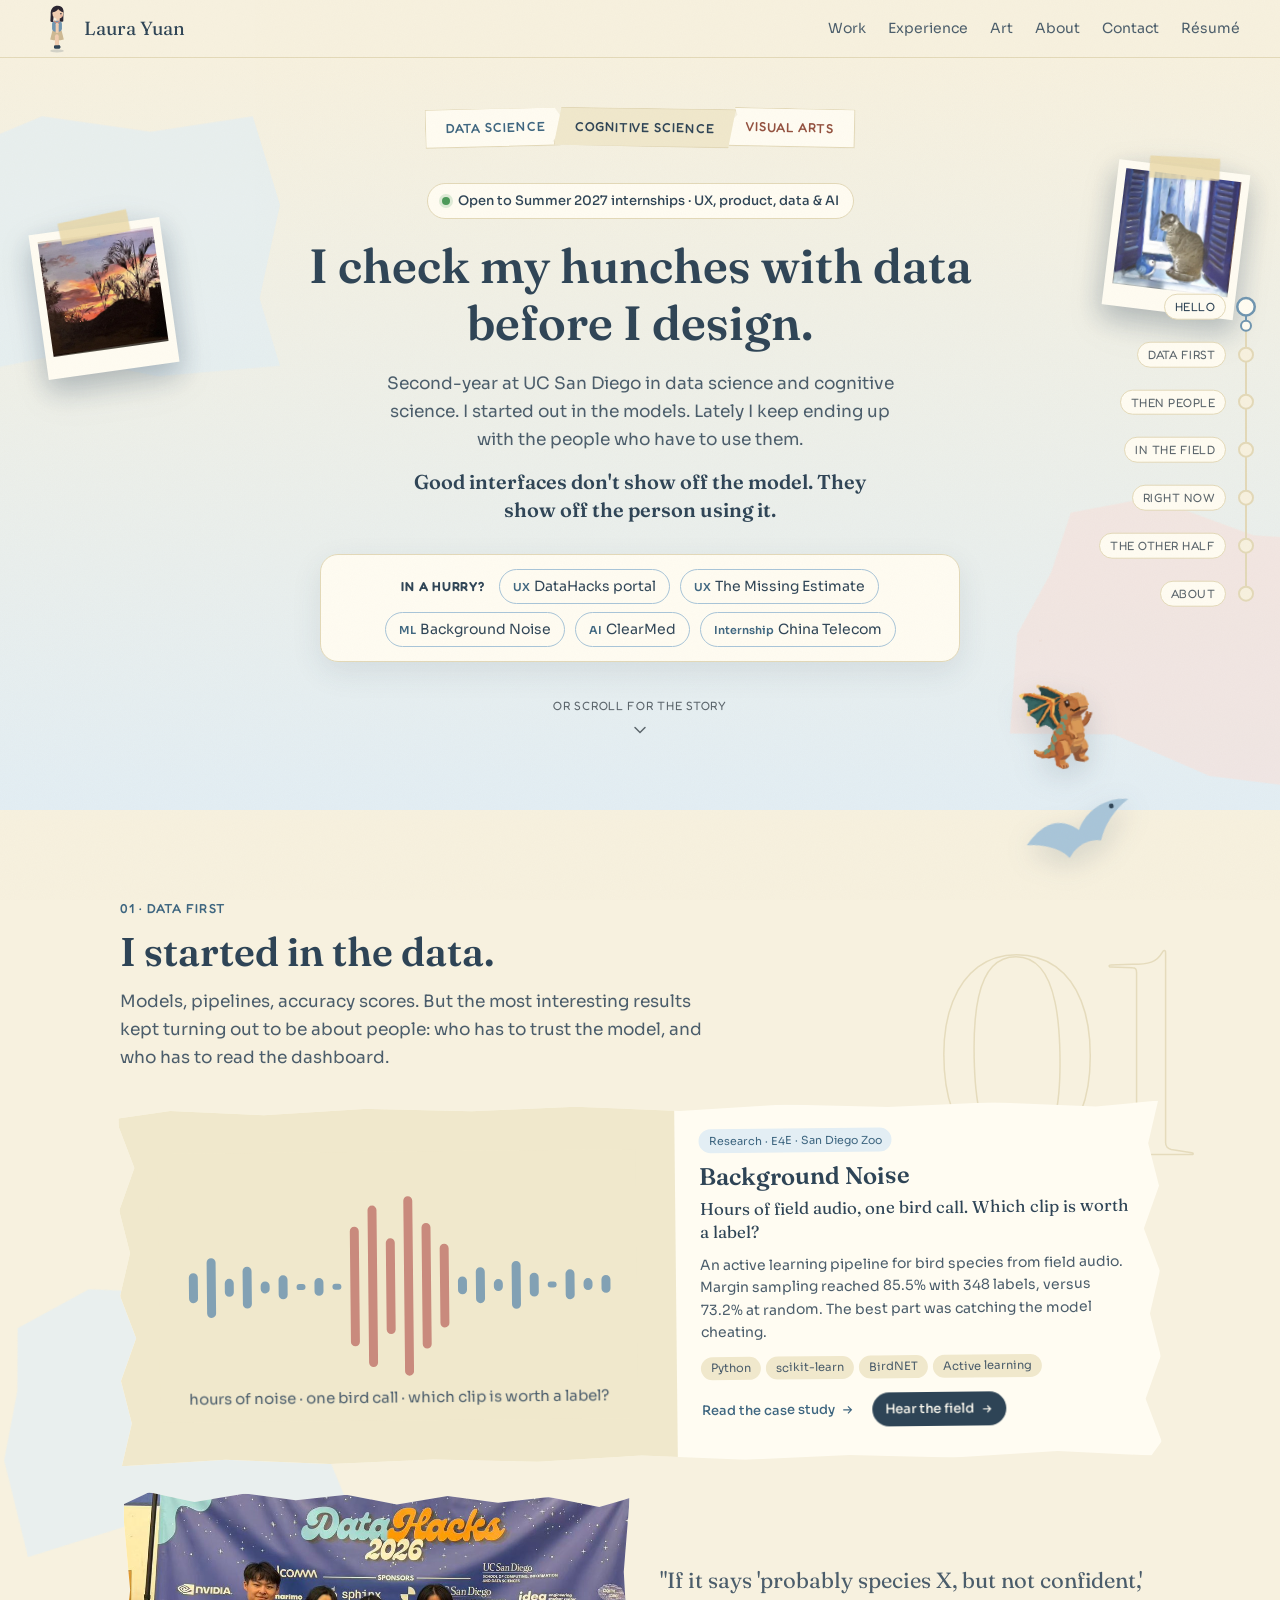
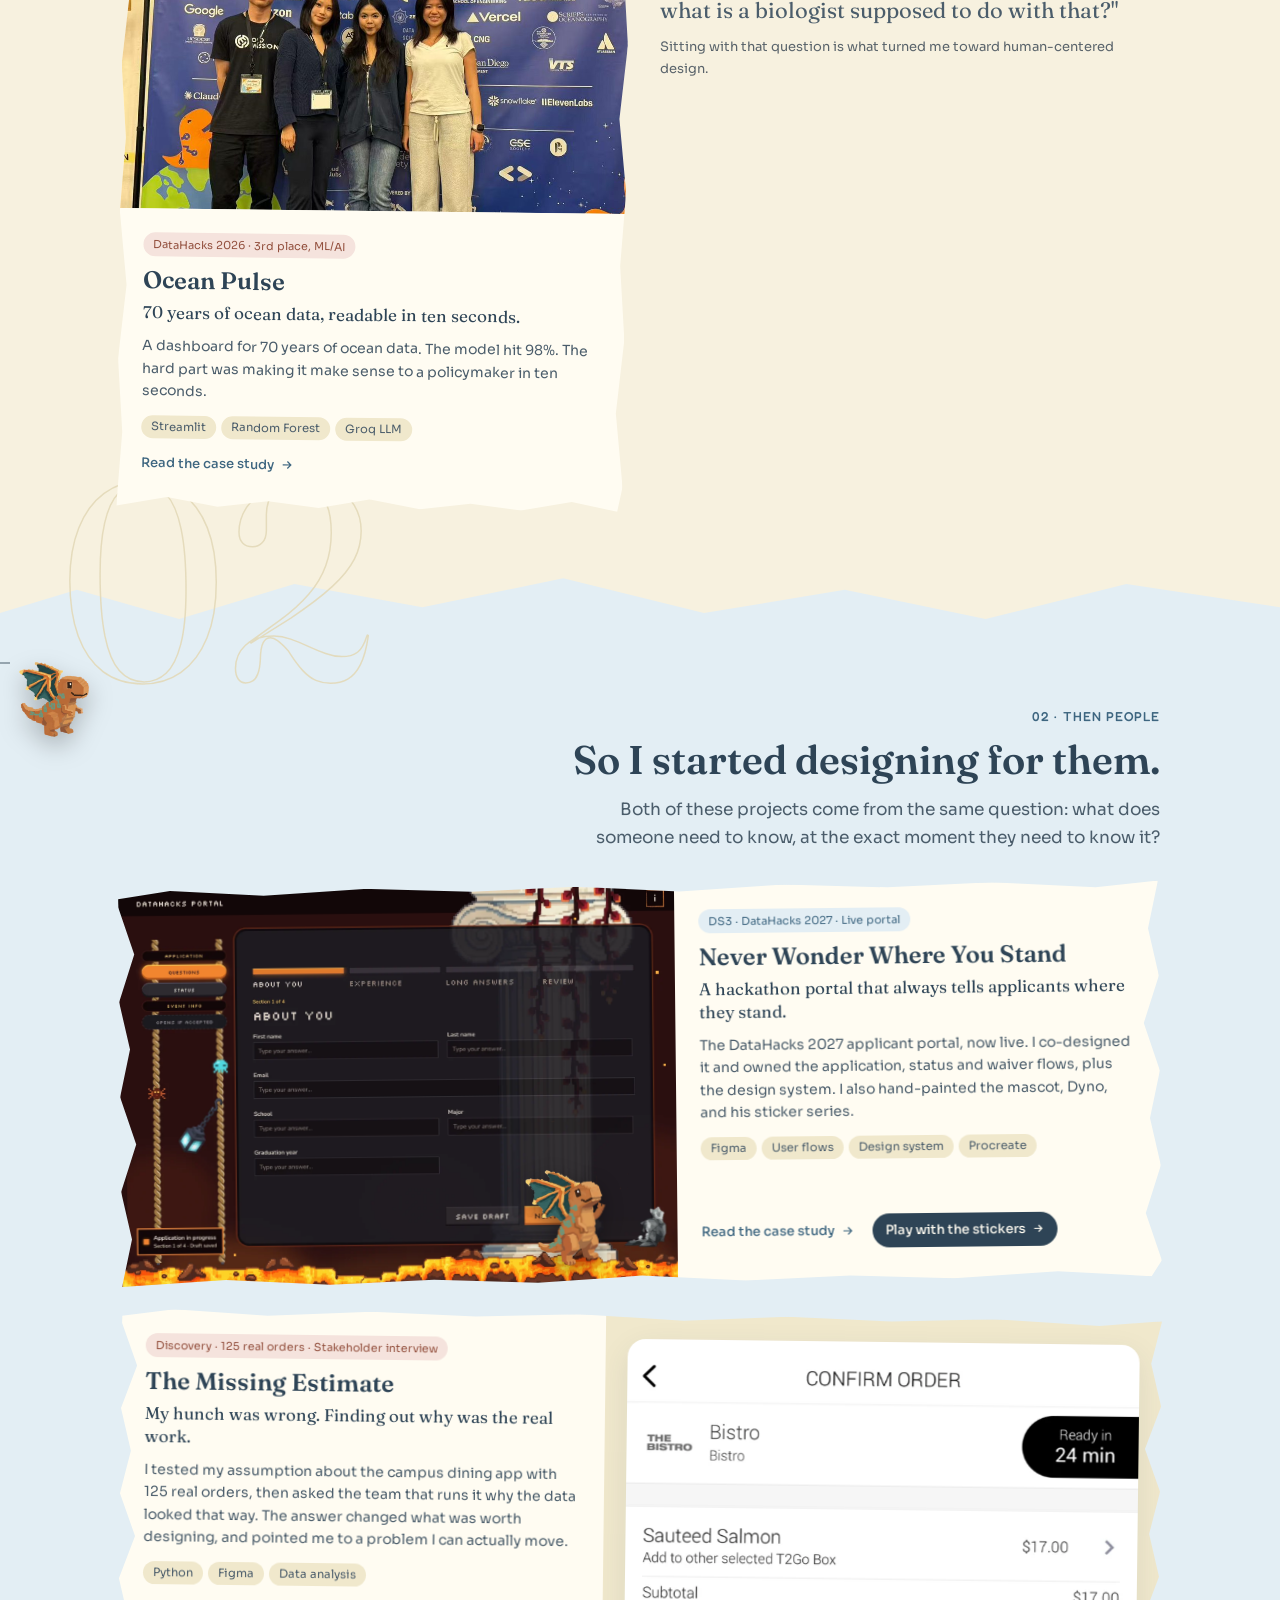
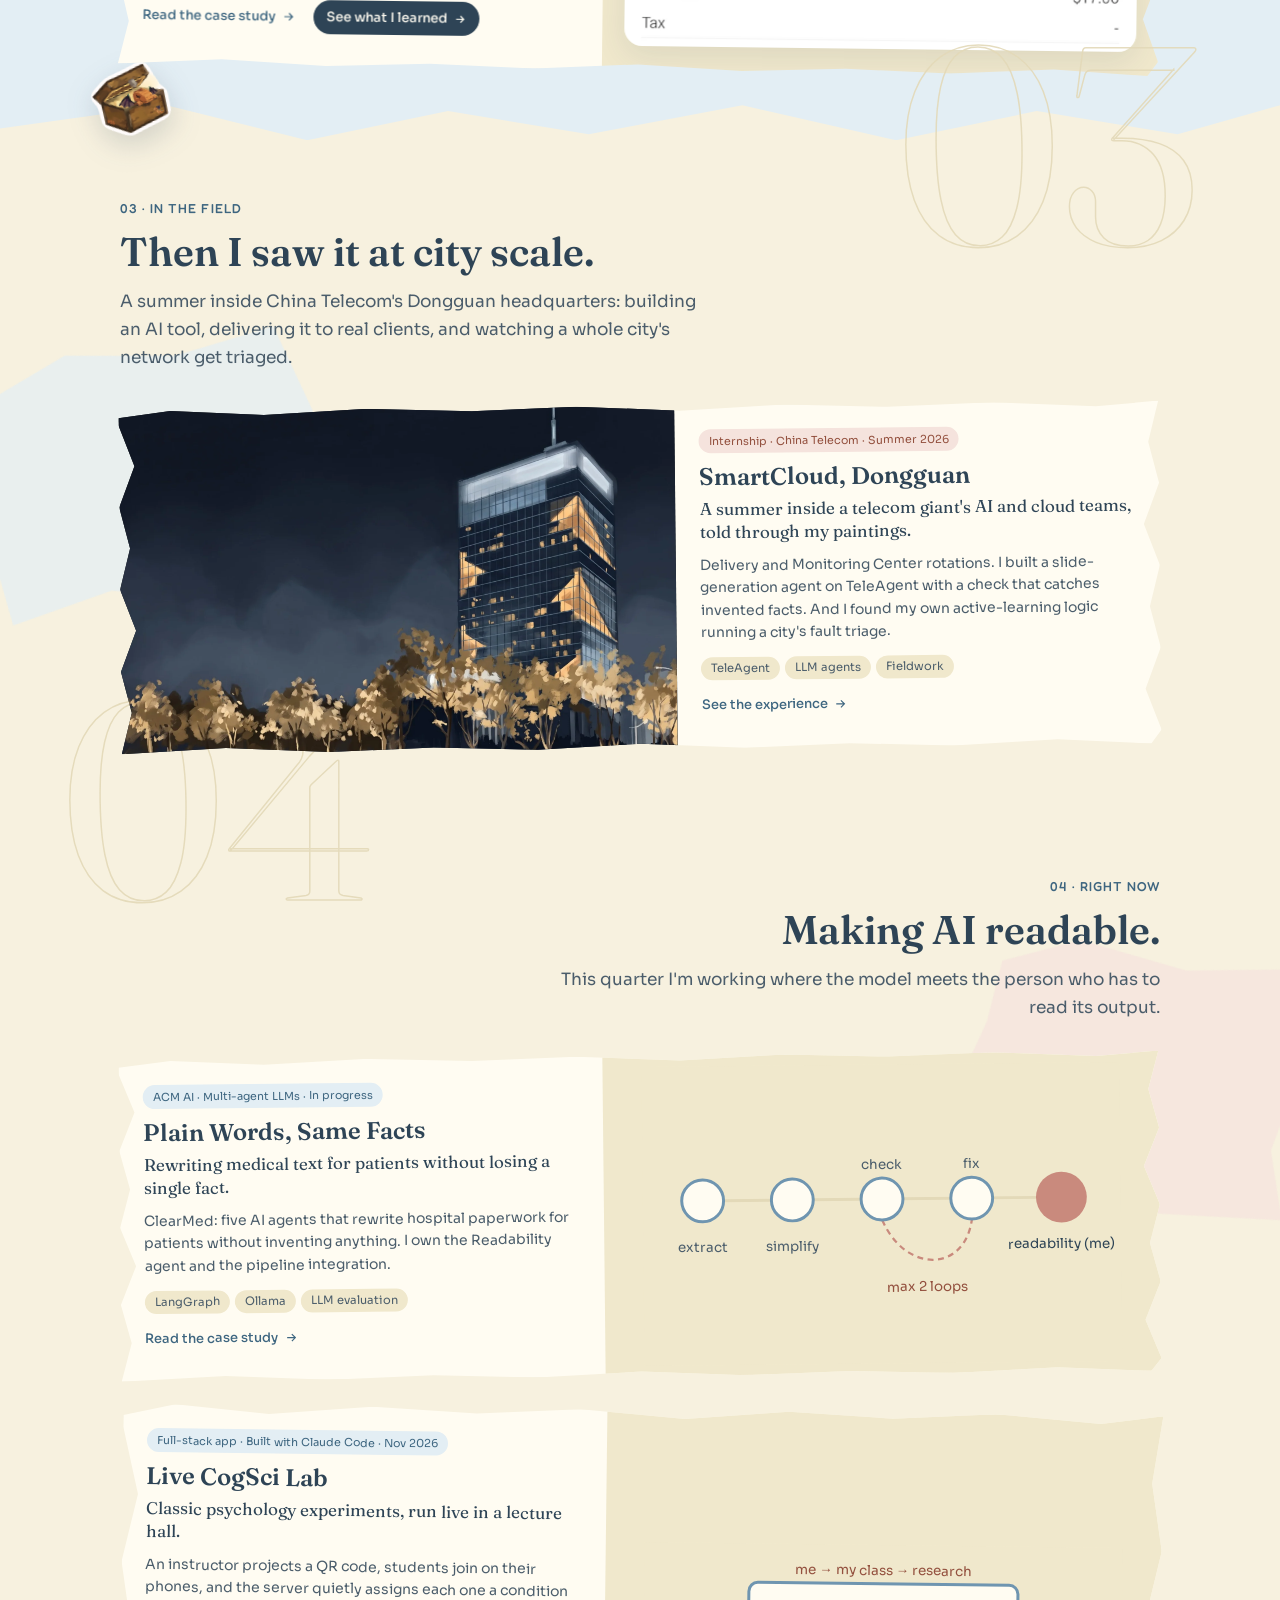
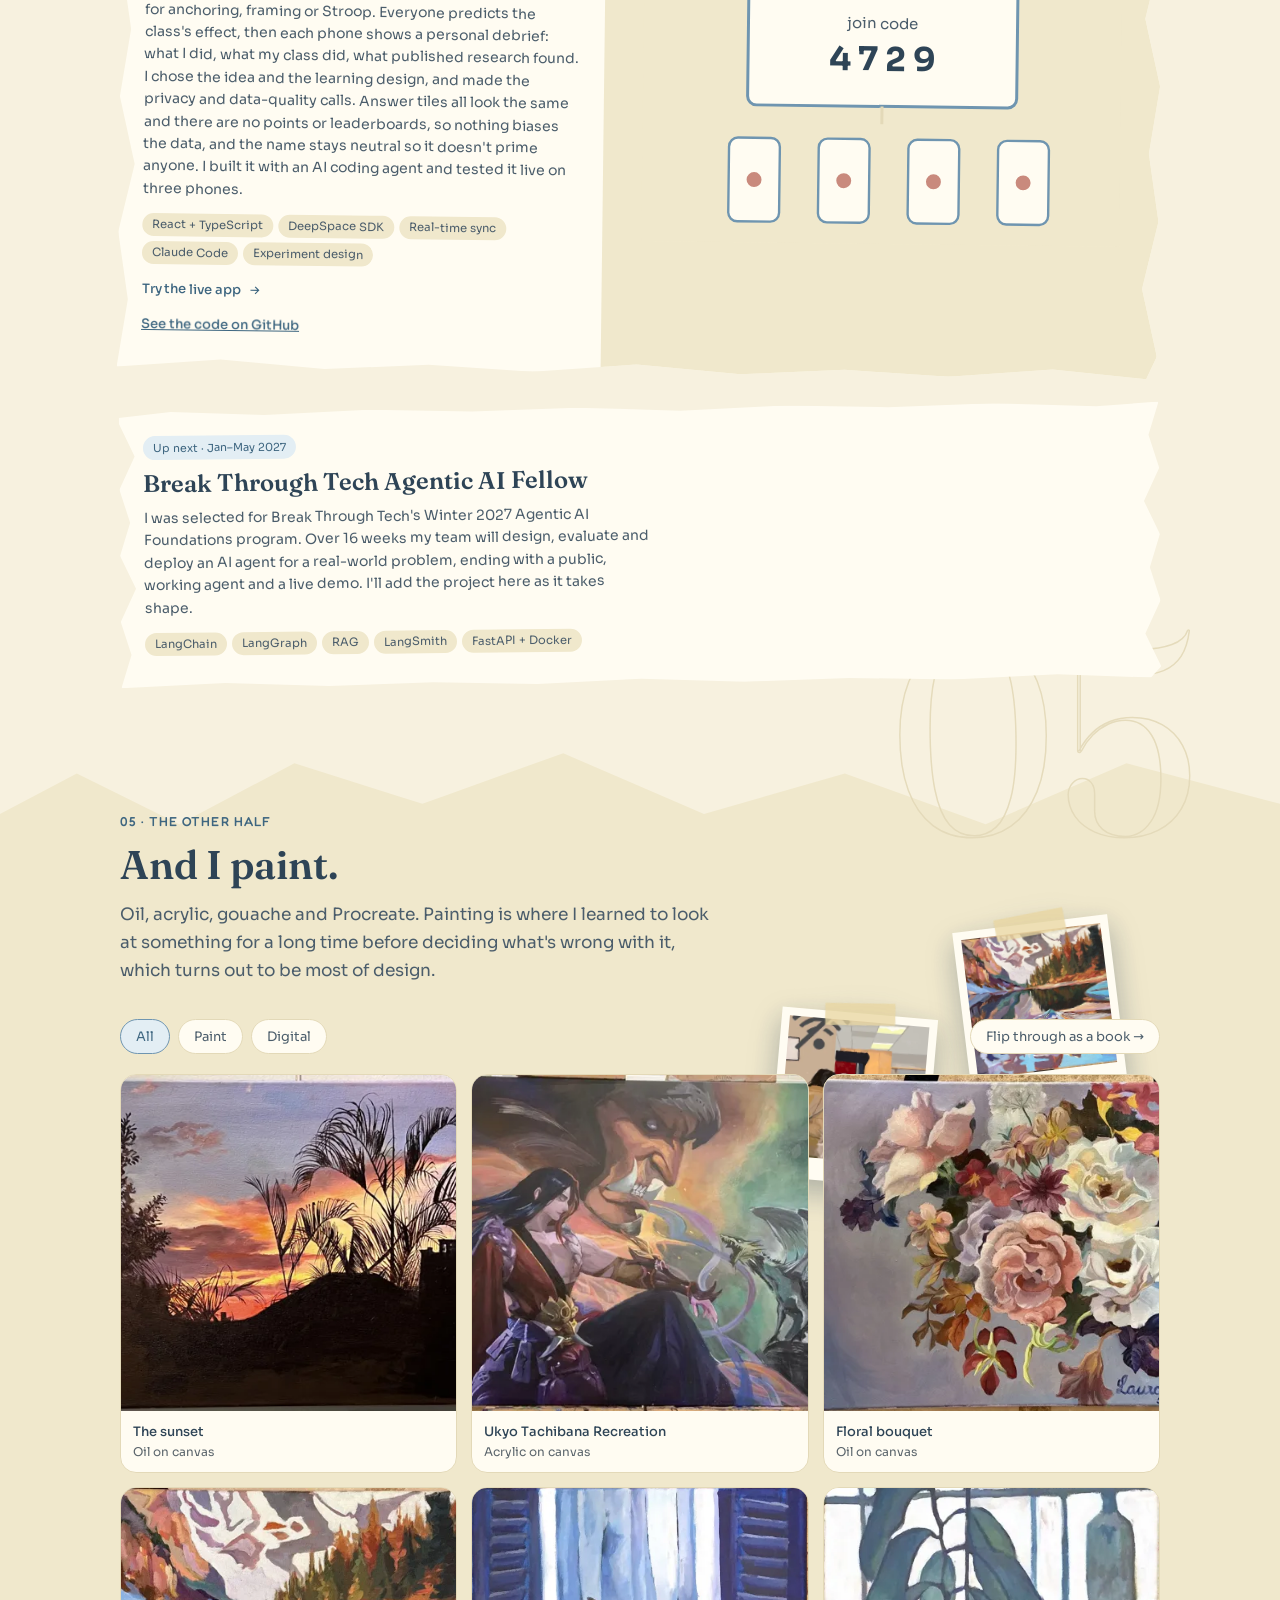
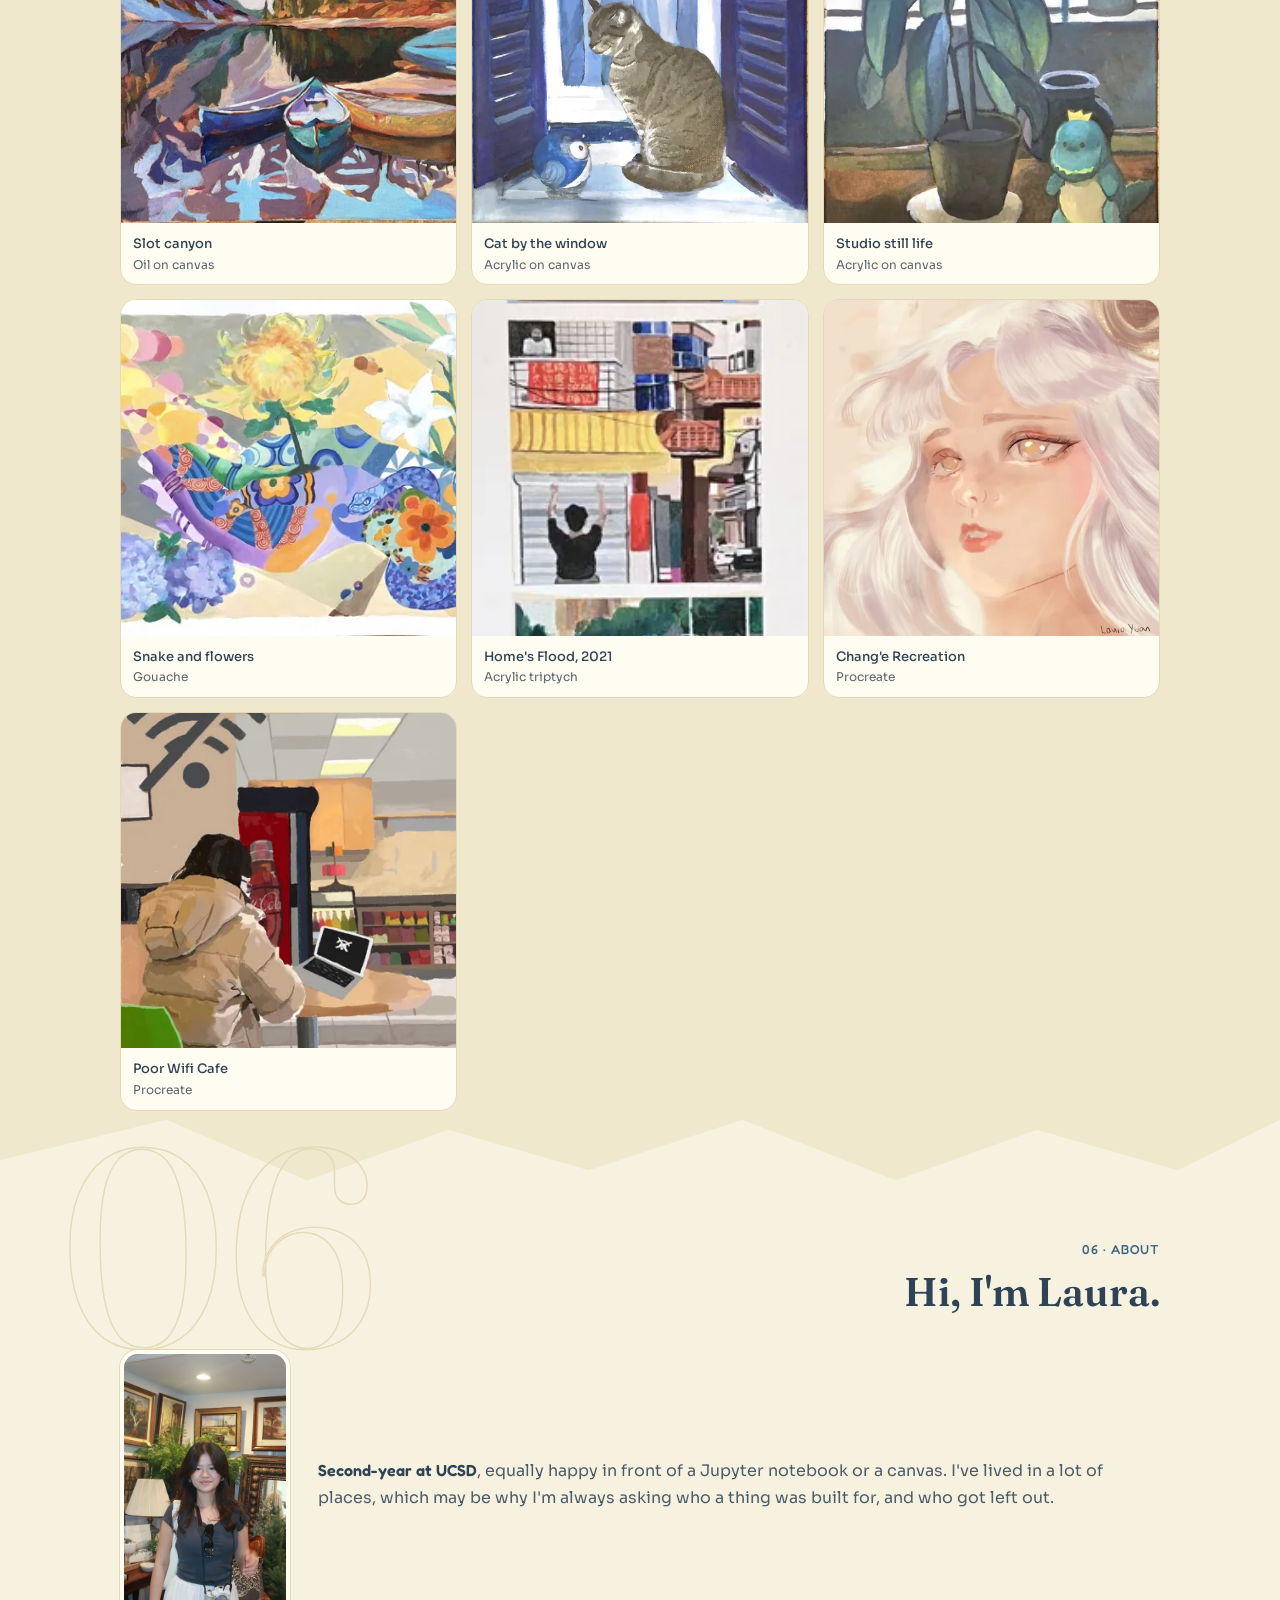
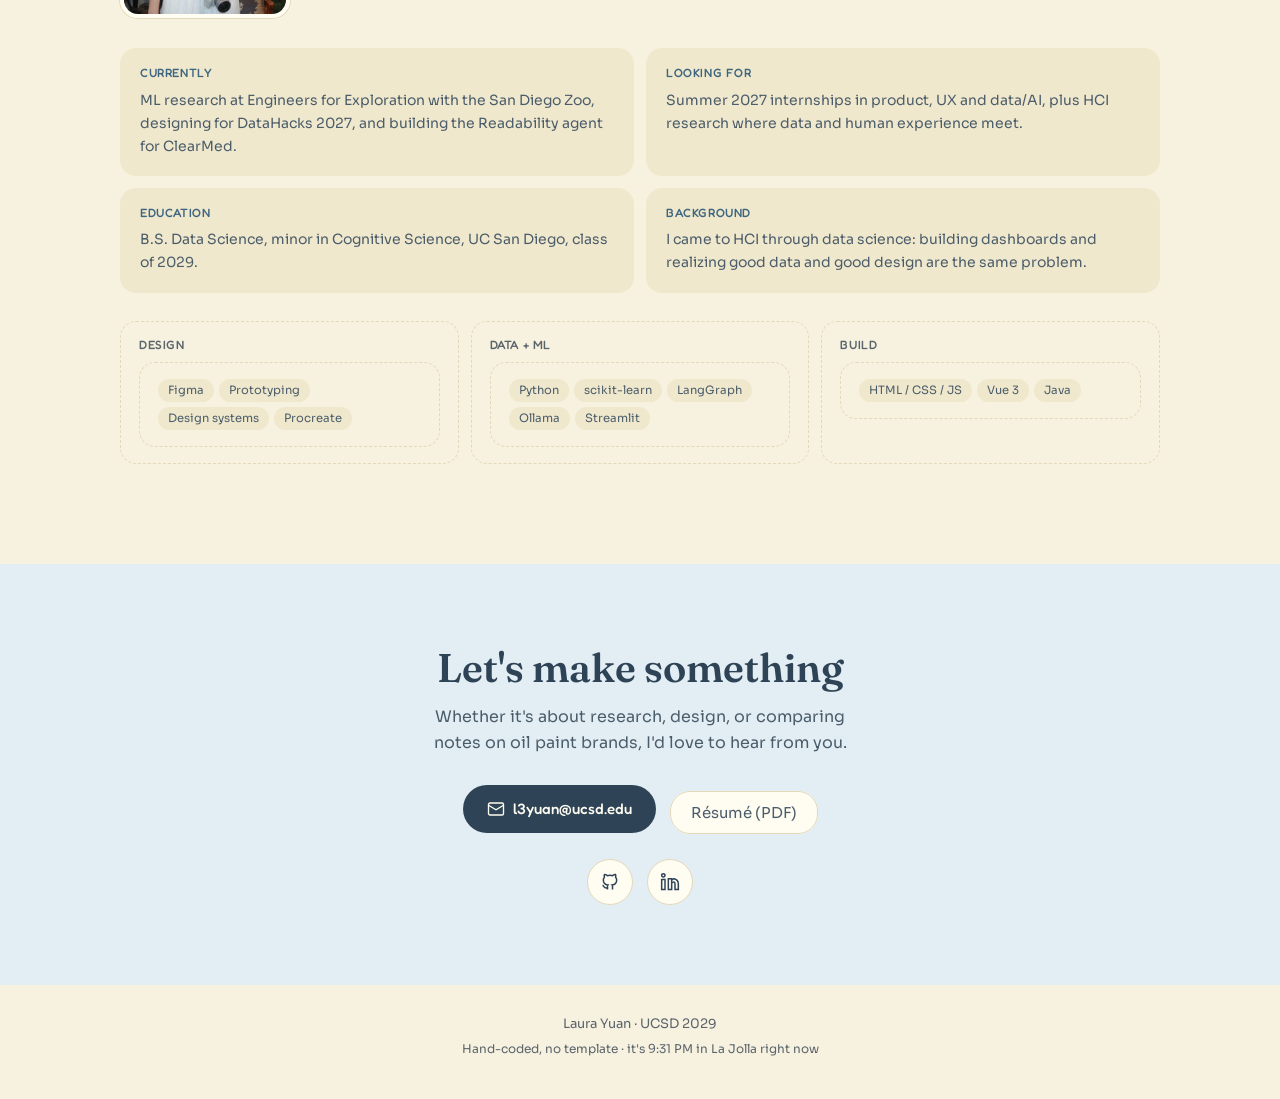
==== commit 494aa35d: "Add Live CogSci Lab card to Right now Co-Authored-By: Claude Opus 5.5 <noreply@anthropic.com> Claude" ====
--- a/index.html
+++ b/index.html
@@ -229,6 +229,35 @@
         </div>
         </div>
       </a>
+      <a class="card wide flip reveal" data-r="pop" href="https://live-cogsci-lab.app.space" target="_blank" rel="noopener">
+        <div class="card-paper">
+        <div class="card-visual svg" aria-hidden="true">
+          <svg viewBox="0 0 320 200"><rect width="320" height="200" fill="var(--bg2)"/>
+            <g font-family="Sora, sans-serif" text-anchor="middle">
+              <rect x="70" y="26" width="180" height="82" rx="6" fill="var(--bg3)" stroke="var(--blue)" stroke-width="2"/>
+              <text x="160" y="56" font-size="10" fill="var(--muted)">join code</text>
+              <text x="160" y="84" font-size="22" font-weight="700" fill="var(--text)">4 7 2 9</text>
+              <line x1="160" y1="108" x2="160" y2="120" stroke="var(--border)" stroke-width="2"/>
+              <g fill="var(--bg3)" stroke="var(--blue)" stroke-width="1.6">
+                <rect x="58" y="130" width="34" height="56" rx="6"/><rect x="118" y="130" width="34" height="56" rx="6"/>
+                <rect x="178" y="130" width="34" height="56" rx="6"/><rect x="238" y="130" width="34" height="56" rx="6"/>
+              </g>
+              <g fill="var(--accent2)"><circle cx="75" cy="158" r="5"/><circle cx="135" cy="158" r="5"/><circle cx="195" cy="158" r="5"/><circle cx="255" cy="158" r="5"/></g>
+              <text x="160" y="20" font-size="9" fill="var(--coral-ink)">me → my class → research</text>
+            </g>
+          </svg>
+        </div>
+        <div class="card-body">
+          <span class="badge">Full-stack app · Built with Claude Code · Nov 2026</span>
+          <h3>Live CogSci Lab</h3>
+          <p class="hook">Classic psychology experiments, run live in a lecture hall.</p>
+          <p>An instructor projects a QR code, students join on their phones, and the server quietly assigns each one a condition for anchoring, framing or Stroop. Everyone predicts the class's effect, then each phone shows a personal debrief: what I did, what my class did, what published research found. I chose the idea and the learning design, and made the privacy and data-quality calls. Answer tiles all look the same and there are no points or leaderboards, so nothing biases the data, and the name stays neutral so it doesn't prime anyone. I built it with an AI coding agent and tested it live on three phones.</p>
+          <div class="chips"><span class="chip">React + TypeScript</span><span class="chip">DeepSpace SDK</span><span class="chip">Real-time sync</span><span class="chip">Claude Code</span><span class="chip">Experiment design</span></div>
+          <span class="more">Try the live app <svg viewBox="0 0 24 24" fill="none" stroke="currentColor" stroke-width="2"><path d="M5 12h14M13 6l6 6-6 6"/></svg></span>
+          <span class="more"><object><a href="https://github.com/laura06919-max/live-cogsci-lab" target="_blank" rel="noopener">See the code on GitHub</a></object></span>
+        </div>
+        </div>
+      </a>
       <div class="card wide reveal" data-r="pop">
         <div class="card-paper">
         <div class="card-body">
